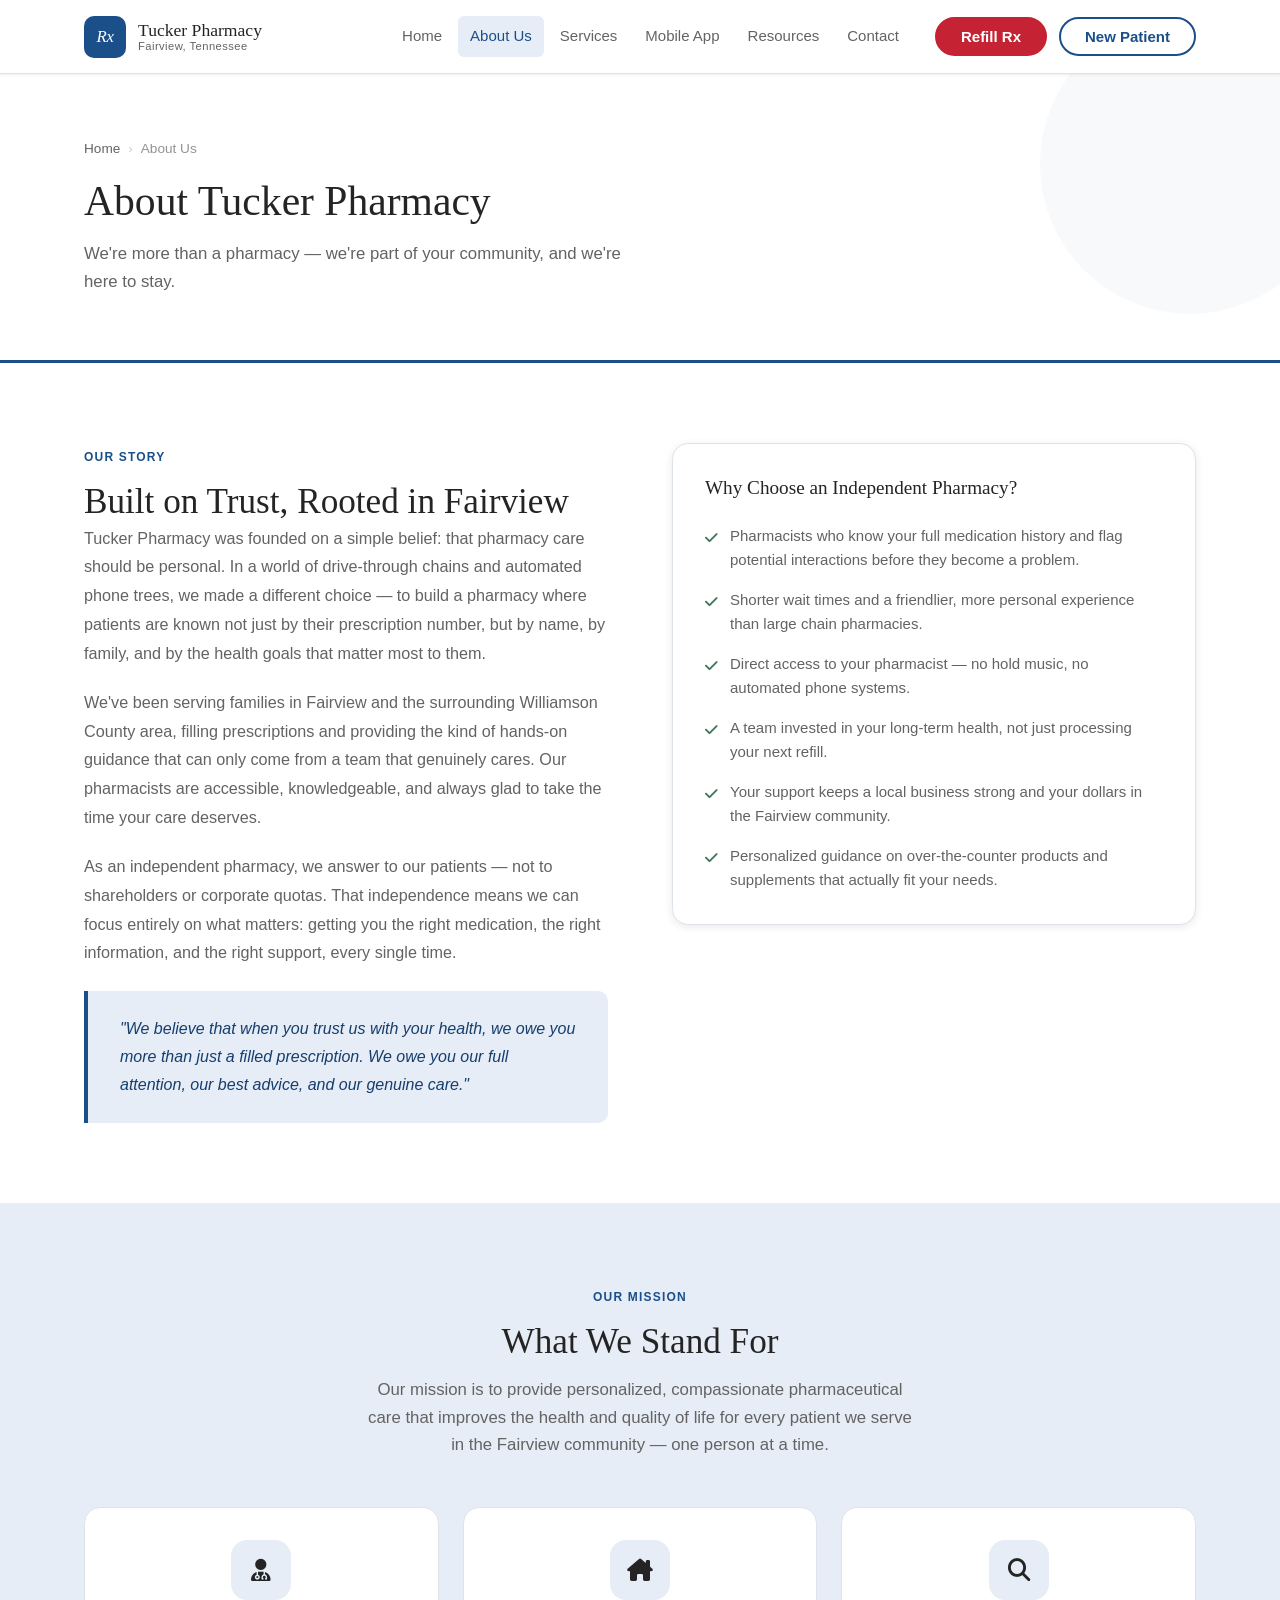
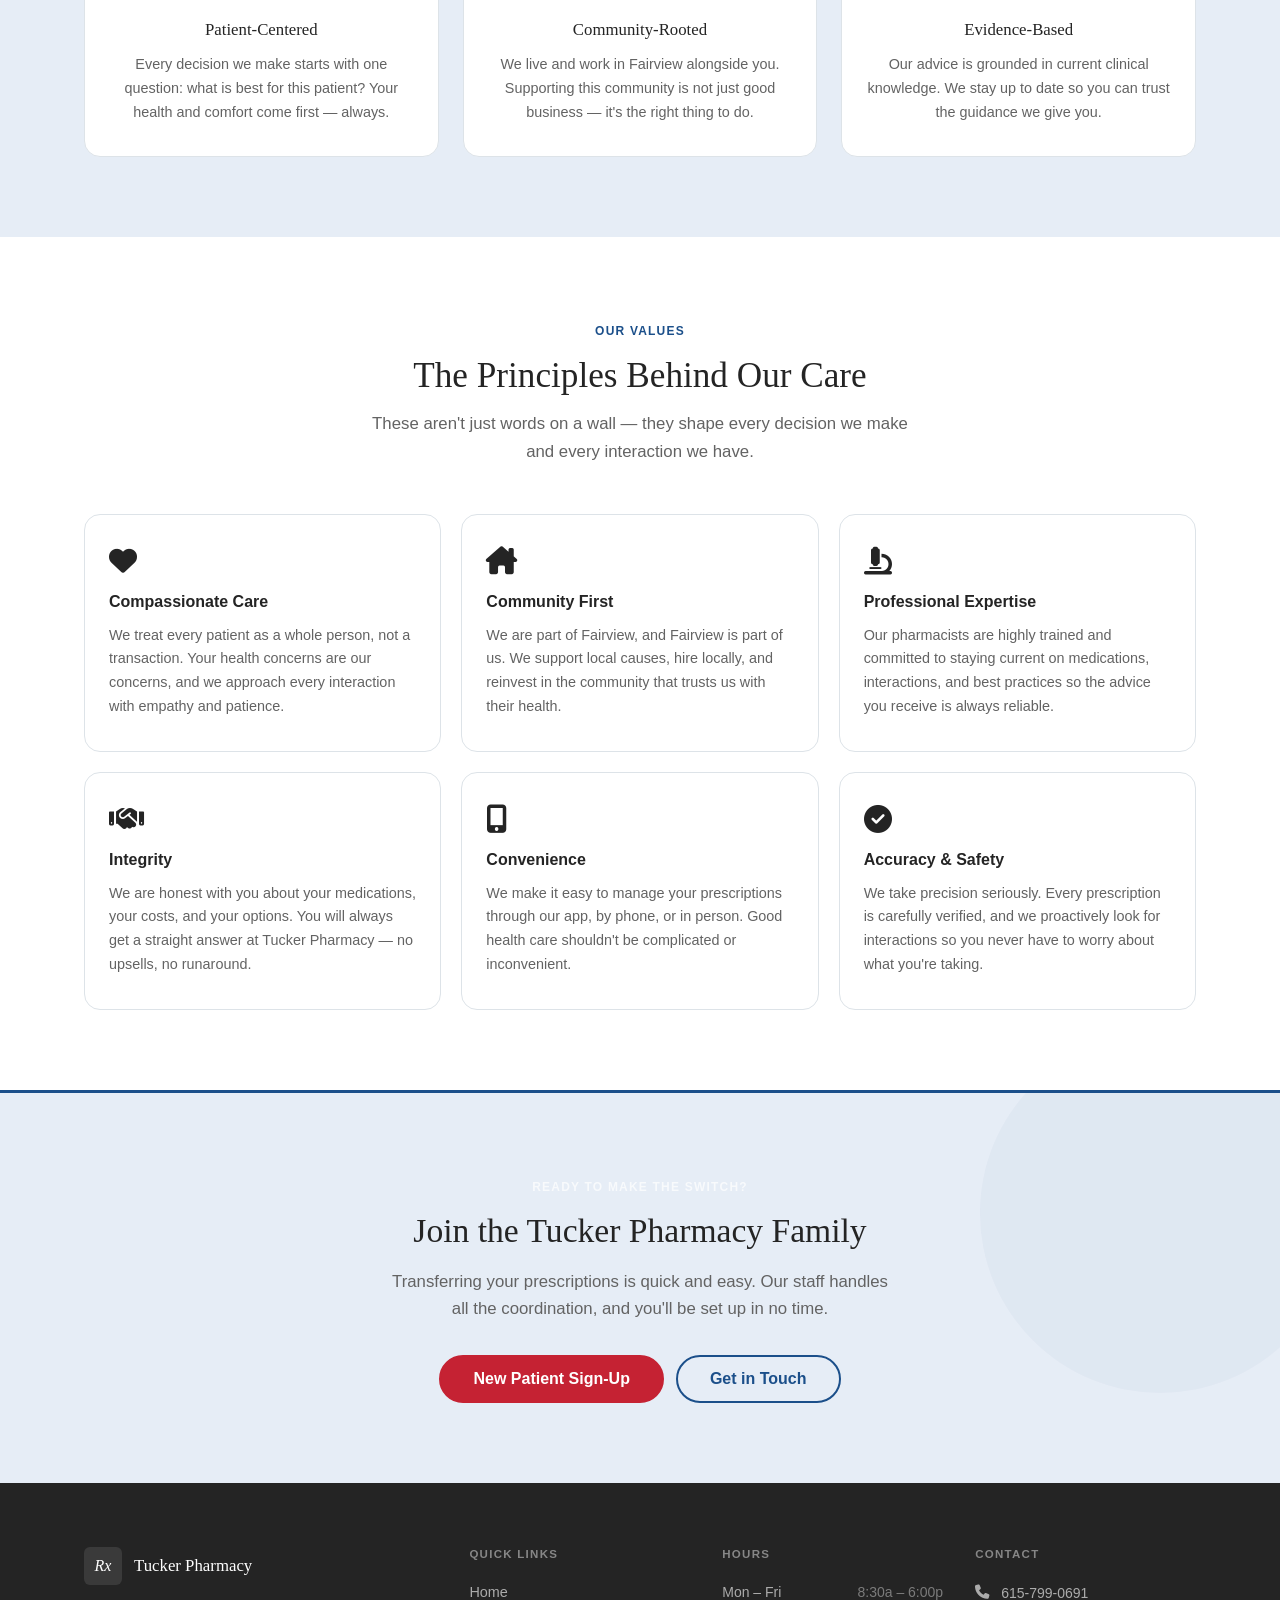
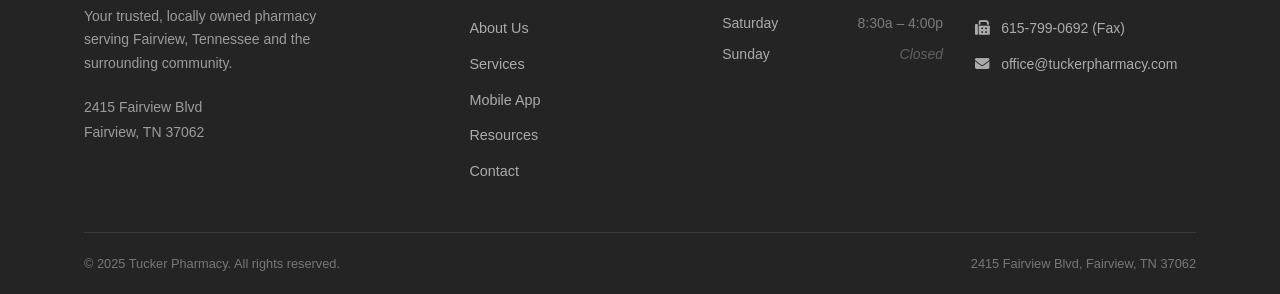
==== about.html @ 3251998f "Initial commit" ====
<!DOCTYPE html>
<html lang="en">
<head>
  <meta charset="UTF-8" />
  <meta name="viewport" content="width=device-width, initial-scale=1.0" />
  <meta name="description" content="Learn about Tucker Pharmacy — a locally owned, community-focused pharmacy in Fairview, Tennessee. Our story, mission, and core values." />
  <title>About Us — Tucker Pharmacy</title>
  <link rel="stylesheet" href="styles.css" />
  <link rel="stylesheet" href="https://cdnjs.cloudflare.com/ajax/libs/font-awesome/6.5.1/css/all.min.css" />
</head>
<body>

  <!-- ============================================================
       SITE HEADER
       ============================================================ -->
  <header class="site-header">
    <div class="container header-inner">

      <a href="index.html" class="logo" aria-label="Tucker Pharmacy — Home">
        <div class="logo-mark" aria-hidden="true">Rx</div>
        <div class="logo-text">
          <span class="logo-name">Tucker Pharmacy</span>
          <span class="logo-tagline">Fairview, Tennessee</span>
        </div>
      </a>

      <nav class="main-nav" id="main-nav" aria-label="Main navigation">
        <ul class="nav-list">
          <li><a href="index.html">Home</a></li>
          <li><a href="about.html">About Us</a></li>
          <li><a href="services.html">Services</a></li>
          <li><a href="mobile-app.html">Mobile App</a></li>
          <li><a href="resources.html">Resources</a></li>
          <li><a href="contact.html">Contact</a></li>
        </ul>
        <div class="nav-mobile-actions">
          <a href="https://portal.digitalpharmacist.com/?pharmacy_id=bd510064-9d01-4053-98d8-5c1fb09d3efc" class="btn btn-accent btn-lg">Refill a Prescription</a>
          <!-- TODO: Replace # with your new patient registration URL -->
          <a href="contact.html" class="btn btn-outline btn-lg">New Patient Sign-Up</a>
        </div>
      </nav>

      <div class="header-actions">
        <a href="https://portal.digitalpharmacist.com/?pharmacy_id=bd510064-9d01-4053-98d8-5c1fb09d3efc" class="btn btn-accent">Refill Rx</a>
        <!-- TODO: Replace # with your new patient registration URL -->
        <a href="contact.html" class="btn btn-outline">New Patient</a>
      </div>

      <button
        class="mobile-menu-toggle"
        id="mobile-menu-toggle"
        aria-controls="main-nav"
        aria-expanded="false"
        aria-label="Toggle navigation menu"
      >
        <span></span>
        <span></span>
        <span></span>
      </button>

    </div>
  </header>
  <!-- END SITE HEADER -->


  <main>

    <!-- ────────────────────────────────────────────────────────
         PAGE HERO
         ──────────────────────────────────────────────────────── -->
    <section class="page-hero" aria-labelledby="page-title">
      <div class="container page-hero-inner">
        <nav class="breadcrumb" aria-label="Breadcrumb">
          <a href="index.html">Home</a>
          <span class="breadcrumb-sep" aria-hidden="true">›</span>
          <span aria-current="page">About Us</span>
        </nav>
        <h1 id="page-title">About Tucker Pharmacy</h1>
        <p>We're more than a pharmacy — we're part of your community, and we're here to stay.</p>
      </div>
    </section>
    <!-- END PAGE HERO -->


    <!-- ────────────────────────────────────────────────────────
         OUR STORY
         ──────────────────────────────────────────────────────── -->
    <section class="section section--white" aria-labelledby="story-heading">
      <div class="container">
        <div class="story-grid">

          <div class="prose">
            <span class="section-label">Our Story</span>
            <h2 id="story-heading">Built on Trust, Rooted in Fairview</h2>
            <p>
              Tucker Pharmacy was founded on a simple belief: that pharmacy care should be
              personal. In a world of drive-through chains and automated phone trees, we made
              a different choice — to build a pharmacy where patients are known not just by their
              prescription number, but by name, by family, and by the health goals that matter most
              to them.
            </p>
            <p>
              We've been serving families in Fairview and the surrounding Williamson County area,
              filling prescriptions and providing the kind of hands-on guidance that can only come
              from a team that genuinely cares. Our pharmacists are accessible, knowledgeable, and
              always glad to take the time your care deserves.
            </p>
            <p>
              As an independent pharmacy, we answer to our patients — not to shareholders or
              corporate quotas. That independence means we can focus entirely on what matters:
              getting you the right medication, the right information, and the right support,
              every single time.
            </p>

            <div class="story-callout">
              <p>
                "We believe that when you trust us with your health, we owe you more than just
                a filled prescription. We owe you our full attention, our best advice, and our
                genuine care."
              </p>
            </div>
          </div>

          <div>
            <div class="story-aside">
              <h3>Why Choose an Independent Pharmacy?</h3>
              <ul class="aside-list">
                <li class="aside-list-item">Pharmacists who know your full medication history and flag potential interactions before they become a problem.</li>
                <li class="aside-list-item">Shorter wait times and a friendlier, more personal experience than large chain pharmacies.</li>
                <li class="aside-list-item">Direct access to your pharmacist — no hold music, no automated phone systems.</li>
                <li class="aside-list-item">A team invested in your long-term health, not just processing your next refill.</li>
                <li class="aside-list-item">Your support keeps a local business strong and your dollars in the Fairview community.</li>
                <li class="aside-list-item">Personalized guidance on over-the-counter products and supplements that actually fit your needs.</li>
              </ul>
            </div>
          </div>

        </div>
      </div>
    </section>
    <!-- END OUR STORY -->


    <!-- ────────────────────────────────────────────────────────
         MISSION
         ──────────────────────────────────────────────────────── -->
    <section class="section section--alt" aria-labelledby="mission-heading">
      <div class="container">
        <div class="section-header section-header--center">
          <span class="section-label">Our Mission</span>
          <h2 id="mission-heading">What We Stand For</h2>
          <p>
            Our mission is to provide personalized, compassionate pharmaceutical care
            that improves the health and quality of life for every patient we serve in
            the Fairview community — one person at a time.
          </p>
        </div>

        <div class="grid-3">

          <div class="feature-card">
            <div class="feature-card-icon" aria-hidden="true"><i class="fa-solid fa-user-doctor"></i></div>
            <h3>Patient-Centered</h3>
            <p>
              Every decision we make starts with one question: what is best for this
              patient? Your health and comfort come first — always.
            </p>
          </div>

          <div class="feature-card">
            <div class="feature-card-icon" aria-hidden="true"><i class="fa-solid fa-house-chimney"></i></div>
            <h3>Community-Rooted</h3>
            <p>
              We live and work in Fairview alongside you. Supporting this community
              is not just good business — it's the right thing to do.
            </p>
          </div>

          <div class="feature-card">
            <div class="feature-card-icon" aria-hidden="true"><i class="fa-solid fa-magnifying-glass"></i></div>
            <h3>Evidence-Based</h3>
            <p>
              Our advice is grounded in current clinical knowledge. We stay up to date
              so you can trust the guidance we give you.
            </p>
          </div>

        </div>
      </div>
    </section>
    <!-- END MISSION -->


    <!-- ────────────────────────────────────────────────────────
         VALUES
         ──────────────────────────────────────────────────────── -->
    <section class="section section--white" aria-labelledby="values-heading">
      <div class="container">
        <div class="section-header section-header--center">
          <span class="section-label">Our Values</span>
          <h2 id="values-heading">The Principles Behind Our Care</h2>
          <p>These aren't just words on a wall — they shape every decision we make and every interaction we have.</p>
        </div>

        <div class="value-cards">

          <div class="value-card">
            <span class="value-card-icon" aria-hidden="true"><i class="fa-solid fa-heart"></i></span>
            <h3>Compassionate Care</h3>
            <p>We treat every patient as a whole person, not a transaction. Your health concerns are our concerns, and we approach every interaction with empathy and patience.</p>
          </div>

          <div class="value-card">
            <span class="value-card-icon" aria-hidden="true"><i class="fa-solid fa-house-chimney"></i></span>
            <h3>Community First</h3>
            <p>We are part of Fairview, and Fairview is part of us. We support local causes, hire locally, and reinvest in the community that trusts us with their health.</p>
          </div>

          <div class="value-card">
            <span class="value-card-icon" aria-hidden="true"><i class="fa-solid fa-microscope"></i></span>
            <h3>Professional Expertise</h3>
            <p>Our pharmacists are highly trained and committed to staying current on medications, interactions, and best practices so the advice you receive is always reliable.</p>
          </div>

          <div class="value-card">
            <span class="value-card-icon" aria-hidden="true"><i class="fa-solid fa-handshake"></i></span>
            <h3>Integrity</h3>
            <p>We are honest with you about your medications, your costs, and your options. You will always get a straight answer at Tucker Pharmacy — no upsells, no runaround.</p>
          </div>

          <div class="value-card">
            <span class="value-card-icon" aria-hidden="true"><i class="fa-solid fa-mobile-screen-button"></i></span>
            <h3>Convenience</h3>
            <p>We make it easy to manage your prescriptions through our app, by phone, or in person. Good health care shouldn't be complicated or inconvenient.</p>
          </div>

          <div class="value-card">
            <span class="value-card-icon" aria-hidden="true"><i class="fa-solid fa-circle-check"></i></span>
            <h3>Accuracy & Safety</h3>
            <p>We take precision seriously. Every prescription is carefully verified, and we proactively look for interactions so you never have to worry about what you're taking.</p>
          </div>

        </div>
      </div>
    </section>
    <!-- END VALUES -->


    <!-- ────────────────────────────────────────────────────────
         CTA STRIP
         ──────────────────────────────────────────────────────── -->
    <section class="cta-strip" aria-labelledby="about-cta-heading">
      <div class="container">
        <span class="section-label section-label--light">Ready to Make the Switch?</span>
        <h2 id="about-cta-heading">Join the Tucker Pharmacy Family</h2>
        <p>
          Transferring your prescriptions is quick and easy. Our staff handles all the
          coordination, and you'll be set up in no time.
        </p>
        <div class="btn-group">
          <!-- TODO: Replace # with your new patient registration URL -->
          <a href="contact.html" class="btn btn-accent btn-lg">New Patient Sign-Up</a>
          <a href="contact.html" class="btn btn-outline btn-lg">Get in Touch</a>
        </div>
      </div>
    </section>
    <!-- END CTA STRIP -->

  </main>


  <!-- ============================================================
       SITE FOOTER
       ============================================================ -->
  <footer class="site-footer" aria-label="Site footer">
    <div class="container">
      <div class="footer-grid">

        <div class="footer-col">
          <a href="index.html" class="footer-logo" aria-label="Tucker Pharmacy — Home">
            <div class="footer-logo-mark" aria-hidden="true">Rx</div>
            <span class="footer-logo-name">Tucker Pharmacy</span>
          </a>
          <p class="footer-tagline">
            Your trusted, locally owned pharmacy serving Fairview, Tennessee
            and the surrounding community.
          </p>
          <address class="footer-address">
            2415 Fairview Blvd<br>
            Fairview, TN 37062
          </address>
        </div>

        <div class="footer-col">
          <h4>Quick Links</h4>
          <nav class="footer-links" aria-label="Footer navigation">
            <a href="index.html">Home</a>
            <a href="about.html">About Us</a>
            <a href="services.html">Services</a>
            <a href="mobile-app.html">Mobile App</a>
            <a href="resources.html">Resources</a>
            <a href="contact.html">Contact</a>
          </nav>
        </div>

        <div class="footer-col">
          <h4>Hours</h4>
          <div class="footer-hours">
            <div class="footer-hours-row">
              <span>Mon – Fri</span>
              <span>8:30a – 6:00p</span>
            </div>
            <div class="footer-hours-row">
              <span>Saturday</span>
              <span>8:30a – 4:00p</span>
            </div>
            <div class="footer-hours-row">
              <span>Sunday</span>
              <span class="closed">Closed</span>
            </div>
          </div>
        </div>

        <div class="footer-col">
          <h4>Contact</h4>
          <div class="footer-contact-links">
            <a href="tel:6157990691" class="footer-contact-link">
              <span aria-hidden="true"><i class="fa-solid fa-phone"></i></span> 615-799-0691
            </a>
            <a href="tel:6157990692" class="footer-contact-link">
              <span aria-hidden="true"><i class="fa-solid fa-fax"></i></span> 615-799-0692 (Fax)
            </a>
            <a href="mailto:office@tuckerpharmacy.com" class="footer-contact-link">
              <span aria-hidden="true"><i class="fa-solid fa-envelope"></i></span> office@tuckerpharmacy.com
            </a>
          </div>
        </div>

      </div>

      <div class="footer-bottom">
        <span>&copy; 2025 Tucker Pharmacy. All rights reserved.</span>
        <span>2415 Fairview Blvd, Fairview, TN 37062</span>
      </div>
    </div>
  </footer>
  <!-- END SITE FOOTER -->


  <script src="script.js"></script>
</body>
</html>
---- styles.css ----
/* ==================================================
   Tucker Pharmacy — Main Stylesheet
   styles.css
   ==================================================

   Table of Contents
   -------------------------------------------------
   1.  CSS Custom Properties
   2.  Reset & Base
   3.  Typography
   4.  Container & Layout
   5.  Buttons
   6.  Site Header & Logo
   7.  Navigation
   8.  Mobile Menu Toggle
   9.  Home Hero
   10. Quick Action Cards
   11. Welcome / Trust Section
   12. Hours Section
   13. Contact Info Strip
   14. CTA Strip
   15. Subpage Hero (Interior Pages)
   16. Content Sections (Shared)
   17. Service Items
   18. Value / Feature Cards
   19. About Page
   20. Mobile App Page
   21. Resources & FAQ Page
   22. Contact Page
   23. Contact Form
   24. Map Placeholder
   25. Site Footer
   26. Utilities
   27. Responsive — Tablet (max-width: 960px)
   28. Responsive — Mobile (max-width: 640px)
   ================================================== */


/* ─── 1. CSS Custom Properties ─────────────────────────────── */

:root {
  /* Brand colors */
  --clr-primary:         #1B4F8A;
  --clr-primary-dark:    #153E6E;
  --clr-primary-darker:  #0E2A4D;
  --clr-primary-light:   #E6EDF6;

  --clr-accent:          #C52233;
  --clr-accent-dark:     #A41C2B;
  --clr-accent-light:    #FCEBED;

  --clr-green:           #3A7855;
  --clr-green-light:     #E8F4ED;

  /* Neutrals */
  --clr-text:            #242424;
  --clr-text-muted:      #636363;
  --clr-text-light:      #939393;
  --clr-bg:              #FFFFFF;
  --clr-bg-alt:          #E6EDF6;
  --clr-white:           #FFFFFF;
  --clr-border:          #DDE3E8;
  --clr-border-dark:     #C5CDD4;

  /* Spacing scale */
  --sp-1:   0.25rem;
  --sp-2:   0.5rem;
  --sp-3:   0.75rem;
  --sp-4:   1rem;
  --sp-5:   1.25rem;
  --sp-6:   1.5rem;
  --sp-8:   2rem;
  --sp-10:  2.5rem;
  --sp-12:  3rem;
  --sp-16:  4rem;
  --sp-20:  5rem;
  --sp-24:  6rem;

  /* Border radius */
  --r-xs:   4px;
  --r-sm:   6px;
  --r:      10px;
  --r-lg:   16px;
  --r-xl:   24px;
  --r-full: 9999px;

  /* Shadows */
  --sh-xs: 0 1px 3px rgba(0, 0, 0, 0.07);
  --sh-sm: 0 2px 8px rgba(0, 0, 0, 0.09);
  --sh:    0 4px 16px rgba(0, 0, 0, 0.11);
  --sh-md: 0 8px 24px rgba(0, 0, 0, 0.13);
  --sh-lg: 0 16px 48px rgba(0, 0, 0, 0.15);

  /* Typography */
  --font-body:  -apple-system, BlinkMacSystemFont, 'Segoe UI', Roboto,
                Oxygen-Sans, Ubuntu, Cantarell, 'Helvetica Neue', sans-serif;
  --font-serif: Georgia, 'Palatino Linotype', 'Book Antiqua', Palatino, serif;

  /* Layout */
  --max-w:  1160px;
  --hdr-h:  74px;

  /* Transitions */
  --tr:      0.18s ease;
  --tr-slow: 0.30s ease;
}


/* ─── 2. Reset & Base ───────────────────────────────────────── */

*,
*::before,
*::after {
  box-sizing: border-box;
  margin: 0;
  padding: 0;
}

html {
  scroll-behavior: smooth;
  -webkit-text-size-adjust: 100%;
}

body {
  font-family: var(--font-body);
  font-size: 1rem;
  line-height: 1.65;
  color: var(--clr-text);
  background-color: var(--clr-bg);
  -webkit-font-smoothing: antialiased;
  -moz-osx-font-smoothing: grayscale;
}

body.nav-is-open {
  overflow: hidden;
}

img {
  max-width: 100%;
  height: auto;
  display: block;
}

a {
  color: var(--clr-primary);
  text-decoration: none;
  transition: color var(--tr);
}

a:hover {
  color: var(--clr-primary-dark);
}

ul,
ol {
  list-style: none;
}

table {
  border-collapse: collapse;
  width: 100%;
}

input,
textarea,
select,
button {
  font-family: inherit;
  font-size: inherit;
}


/* ─── 3. Typography ─────────────────────────────────────────── */

h1,
h2,
h3,
h4,
h5,
h6 {
  font-family: var(--font-serif);
  line-height: 1.25;
  color: var(--clr-text);
  font-weight: normal;
}

h1 { font-size: clamp(2rem, 5vw, 3rem); }
h2 { font-size: clamp(1.6rem, 3.5vw, 2.2rem); }
h3 { font-size: clamp(1.15rem, 2.5vw, 1.5rem); }
h4 { font-size: 1rem;      font-family: var(--font-body); font-weight: 700; }
h5 { font-size: 0.9375rem; font-family: var(--font-body); font-weight: 700; }

p {
  margin-bottom: var(--sp-4);
  color: var(--clr-text-muted);
  max-width: 68ch;
}

p:last-child {
  margin-bottom: 0;
}

strong {
  color: var(--clr-text);
  font-weight: 600;
}

/* Eyebrow / section labels */
.section-label {
  display: inline-block;
  font-family: var(--font-body);
  font-size: 0.75rem;
  font-weight: 700;
  letter-spacing: 0.1em;
  text-transform: uppercase;
  color: var(--clr-primary);
  margin-bottom: var(--sp-3);
}

.section-label--accent {
  color: var(--clr-accent);
}

.section-label--light {
  color: rgba(255, 255, 255, 0.70);
}


/* ─── 4. Container & Layout ─────────────────────────────────── */

.container {
  width: 100%;
  max-width: var(--max-w);
  margin-left: auto;
  margin-right: auto;
  padding-left: var(--sp-6);
  padding-right: var(--sp-6);
}

.section {
  padding-top: var(--sp-20);
  padding-bottom: var(--sp-20);
}

.section--sm {
  padding-top: var(--sp-12);
  padding-bottom: var(--sp-12);
}

.section--lg {
  padding-top: var(--sp-24);
  padding-bottom: var(--sp-24);
}

.section--alt   { background-color: var(--clr-bg-alt); }
.section--white { background-color: var(--clr-white); }
.section--primary { background-color: var(--clr-primary-light); color: var(--clr-text); }
.section--dark    { background-color: #242424; color: var(--clr-white); }

.section-header {
  margin-bottom: var(--sp-12);
}

.section-header h2 {
  margin-bottom: var(--sp-3);
}

.section-header p {
  font-size: 1.05rem;
  max-width: 60ch;
}

.section-header--center {
  text-align: center;
}

.section-header--center p {
  margin-left: auto;
  margin-right: auto;
}

/* Grid helpers */
.grid-2 {
  display: grid;
  grid-template-columns: 1fr 1fr;
  gap: var(--sp-8);
  align-items: start;
}

.grid-3 {
  display: grid;
  grid-template-columns: repeat(3, 1fr);
  gap: var(--sp-6);
}

.grid-4 {
  display: grid;
  grid-template-columns: repeat(4, 1fr);
  gap: var(--sp-6);
}


/* ─── 5. Buttons ────────────────────────────────────────────── */

.btn {
  display: inline-flex;
  align-items: center;
  justify-content: center;
  gap: var(--sp-2);
  padding: 0.625rem var(--sp-6);
  border: 2px solid transparent;
  border-radius: var(--r-full);
  font-family: var(--font-body);
  font-size: 0.9375rem;
  font-weight: 600;
  line-height: 1;
  cursor: pointer;
  text-decoration: none;
  white-space: nowrap;
  transition: background-color var(--tr), color var(--tr),
              border-color var(--tr), transform var(--tr), box-shadow var(--tr);
  -webkit-user-select: none;
  user-select: none;
}

.btn:focus-visible {
  outline: 3px solid var(--clr-accent);
  outline-offset: 3px;
}

.btn:active {
  transform: translateY(1px);
}

/* Primary — teal fill */
.btn-primary {
  background-color: var(--clr-primary);
  border-color: var(--clr-primary);
  color: var(--clr-white);
}

.btn-primary:hover {
  background-color: var(--clr-primary-dark);
  border-color: var(--clr-primary-dark);
  color: var(--clr-white);
  box-shadow: var(--sh-sm);
}

/* Accent — orange fill (main CTA) */
.btn-accent {
  background-color: var(--clr-accent);
  border-color: var(--clr-accent);
  color: var(--clr-white);
}

.btn-accent:hover {
  background-color: var(--clr-accent-dark);
  border-color: var(--clr-accent-dark);
  color: var(--clr-white);
  box-shadow: var(--sh-sm);
}

/* Outline — teal border on light background */
.btn-outline {
  background-color: transparent;
  border-color: var(--clr-primary);
  color: var(--clr-primary);
}

.btn-outline:hover {
  background-color: var(--clr-primary);
  color: var(--clr-white);
}

/* Outline white — white border on dark background */
.btn-outline-white {
  background-color: transparent;
  border-color: rgba(255, 255, 255, 0.70);
  color: var(--clr-white);
}

.btn-outline-white:hover {
  background-color: var(--clr-white);
  border-color: var(--clr-white);
  color: var(--clr-primary-dark);
}

/* Ghost */
.btn-ghost {
  background-color: transparent;
  border-color: transparent;
  color: var(--clr-primary);
  padding-left: var(--sp-3);
  padding-right: var(--sp-3);
}

.btn-ghost:hover {
  background-color: var(--clr-primary-light);
  color: var(--clr-primary-dark);
}

/* Sizes */
.btn-sm {
  padding: var(--sp-2) var(--sp-4);
  font-size: 0.875rem;
}

.btn-lg {
  padding: 0.875rem var(--sp-8);
  font-size: 1rem;
}

/* Button group */
.btn-group {
  display: flex;
  flex-wrap: wrap;
  gap: var(--sp-3);
  align-items: center;
}


/* ─── 6. Site Header & Logo ─────────────────────────────────── */

.site-header {
  position: sticky;
  top: 0;
  left: 0;
  right: 0;
  z-index: 100;
  height: var(--hdr-h);
  background-color: var(--clr-white);
  border-bottom: 1px solid var(--clr-border);
  box-shadow: var(--sh-xs);
}

.header-inner {
  display: flex;
  align-items: center;
  gap: var(--sp-6);
  height: 100%;
}

.logo {
  display: flex;
  align-items: center;
  gap: var(--sp-3);
  text-decoration: none;
  flex-shrink: 0;
}

.logo-mark {
  width: 42px;
  height: 42px;
  background-color: var(--clr-primary);
  border-radius: var(--r);
  display: flex;
  align-items: center;
  justify-content: center;
  color: var(--clr-white);
  font-family: var(--font-serif);
  font-size: 1.05rem;
  font-style: italic;
  flex-shrink: 0;
  letter-spacing: -0.02em;
  transition: background-color var(--tr);
}

.logo:hover .logo-mark {
  background-color: var(--clr-primary-dark);
}

.logo-text {
  display: flex;
  flex-direction: column;
  line-height: 1.15;
}

.logo-name {
  font-family: var(--font-serif);
  font-size: 1.1rem;
  color: var(--clr-text);
  font-weight: normal;
  transition: color var(--tr);
}

.logo-tagline {
  font-size: 0.7rem;
  color: var(--clr-text-muted);
  letter-spacing: 0.04em;
}

.logo:hover .logo-name {
  color: var(--clr-primary);
}


/* ─── 7. Navigation ─────────────────────────────────────────── */

.main-nav {
  margin-left: auto;
}

.nav-list {
  display: flex;
  align-items: center;
  gap: var(--sp-1);
}

.nav-list a {
  display: block;
  padding: var(--sp-2) var(--sp-3);
  font-size: 0.9375rem;
  font-weight: 500;
  color: var(--clr-text-muted);
  border-radius: var(--r-sm);
  text-decoration: none;
  transition: color var(--tr), background-color var(--tr);
}

.nav-list a:hover,
.nav-list a.active {
  color: var(--clr-primary);
  background-color: var(--clr-primary-light);
}

.header-actions {
  display: flex;
  align-items: center;
  gap: var(--sp-3);
  flex-shrink: 0;
}

/* Mobile actions shown inside the open nav panel */
.nav-mobile-actions {
  display: none;
}


/* ─── 8. Mobile Menu Toggle ─────────────────────────────────── */

.mobile-menu-toggle {
  display: none;
  flex-direction: column;
  justify-content: center;
  gap: 5px;
  width: 40px;
  height: 40px;
  background: none;
  border: none;
  border-radius: var(--r-sm);
  cursor: pointer;
  padding: var(--sp-2);
  margin-left: auto;
  flex-shrink: 0;
  transition: background-color var(--tr);
}

.mobile-menu-toggle:hover {
  background-color: var(--clr-primary-light);
}

.mobile-menu-toggle span {
  display: block;
  width: 100%;
  height: 2px;
  background-color: var(--clr-text);
  border-radius: 2px;
  transition: transform var(--tr), opacity var(--tr);
  transform-origin: center;
}

.mobile-menu-toggle.is-active span:nth-child(1) {
  transform: translateY(7px) rotate(45deg);
}

.mobile-menu-toggle.is-active span:nth-child(2) {
  opacity: 0;
  transform: scaleX(0);
}

.mobile-menu-toggle.is-active span:nth-child(3) {
  transform: translateY(-7px) rotate(-45deg);
}


/* ─── 9. Home Hero ──────────────────────────────────────────── */

.hero {
  background: var(--clr-white);
  color: var(--clr-text);
  border-bottom: 3px solid var(--clr-primary);
  padding: var(--sp-24) 0;
  position: relative;
  overflow: hidden;
}

/* Decorative background shapes */
.hero::before {
  content: '';
  position: absolute;
  top: -80px;
  right: -80px;
  width: 440px;
  height: 440px;
  background: rgba(27, 79, 138, 0.03);
  border-radius: 50%;
  pointer-events: none;
}

.hero::after {
  content: '';
  position: absolute;
  bottom: -100px;
  left: 8%;
  width: 320px;
  height: 320px;
  background: rgba(27, 79, 138, 0.03);
  border-radius: 50%;
  pointer-events: none;
}

.hero-inner {
  position: relative;
  z-index: 1;
  max-width: 720px;
}

.hero-badge {
  display: inline-flex;
  align-items: center;
  gap: var(--sp-2);
  background: var(--clr-primary-light);
  border: 1px solid var(--clr-border);
  border-radius: var(--r-full);
  padding: var(--sp-2) var(--sp-4);
  font-size: 0.78rem;
  font-weight: 700;
  letter-spacing: 0.07em;
  text-transform: uppercase;
  color: var(--clr-primary);
  margin-bottom: var(--sp-5);
}

.hero-badge-dot {
  width: 7px;
  height: 7px;
  background-color: var(--clr-primary);
  border-radius: 50%;
  display: inline-block;
  flex-shrink: 0;
}

.hero h1 {
  color: var(--clr-text);
  margin-bottom: var(--sp-5);
  font-size: clamp(2.1rem, 5vw, 3.25rem);
  line-height: 1.18;
}

.hero-sub {
  font-size: 1.1rem;
  color: var(--clr-text-muted);
  max-width: 55ch;
  line-height: 1.75;
  margin-bottom: var(--sp-8);
}

.hero-actions {
  display: flex;
  flex-wrap: wrap;
  gap: var(--sp-3);
  align-items: center;
  margin-bottom: var(--sp-8);
}

.hero-note {
  font-size: 0.875rem;
  color: var(--clr-text-light);
  border-top: 1px solid var(--clr-border);
  padding-top: var(--sp-5);
}

.hero-note strong {
  color: var(--clr-text-muted);
}


/* ─── 10. Quick Action Cards ────────────────────────────────── */

.action-cards {
  display: grid;
  grid-template-columns: repeat(4, 1fr);
  gap: var(--sp-5);
}

.action-card {
  background-color: var(--clr-white);
  border-radius: var(--r-lg);
  box-shadow: var(--sh);
  padding: var(--sp-8) var(--sp-6);
  text-align: center;
  text-decoration: none;
  color: var(--clr-text);
  border: 1px solid var(--clr-border);
  display: flex;
  flex-direction: column;
  align-items: center;
  gap: var(--sp-3);
  transition: transform var(--tr-slow), box-shadow var(--tr-slow), border-color var(--tr);
}

.action-card:hover {
  transform: translateY(-5px);
  box-shadow: var(--sh-lg);
  border-color: var(--clr-primary);
  color: var(--clr-text);
}

.action-card-icon {
  width: 56px;
  height: 56px;
  border-radius: var(--r);
  display: flex;
  align-items: center;
  justify-content: center;
  font-size: 1.4rem;
  flex-shrink: 0;
}

.action-card-icon--primary { background-color: var(--clr-primary-light); color: var(--clr-primary); }
.action-card-icon--accent  { background-color: var(--clr-accent-light);  color: var(--clr-accent); }
.action-card-icon--green   { background-color: var(--clr-green-light);   color: var(--clr-green); }

.action-card h3 {
  font-family: var(--font-body);
  font-size: 0.9375rem;
  font-weight: 700;
  color: var(--clr-text);
  line-height: 1.3;
}

.action-card p {
  font-size: 0.875rem;
  color: var(--clr-text-muted);
  margin: 0;
  max-width: none;
  line-height: 1.55;
}

.action-card-arrow {
  font-size: 1rem;
  color: var(--clr-primary);
  font-weight: 700;
  margin-top: var(--sp-1);
}


/* ─── 11. Welcome / Trust Section ───────────────────────────── */

.welcome-grid {
  display: grid;
  grid-template-columns: 1fr 1fr;
  gap: var(--sp-12);
  align-items: start;
}

.welcome-text h2 {
  margin-bottom: var(--sp-5);
}

.trust-points {
  display: flex;
  flex-direction: column;
  gap: var(--sp-6);
}

.trust-point {
  display: flex;
  gap: var(--sp-4);
  align-items: flex-start;
}

.trust-point-icon {
  width: 44px;
  height: 44px;
  flex-shrink: 0;
  background-color: var(--clr-primary-light);
  border-radius: var(--r);
  display: flex;
  align-items: center;
  justify-content: center;
  font-size: 1.15rem;
}

.trust-point-body h4 {
  margin-bottom: var(--sp-1);
}

.trust-point-body p {
  font-size: 0.9rem;
  margin: 0;
  max-width: none;
}


/* ─── 12. Hours Section ─────────────────────────────────────── */

.hours-grid {
  display: grid;
  grid-template-columns: 1fr 1fr;
  gap: var(--sp-12);
  align-items: start;
}

.hours-info h2 {
  margin-bottom: var(--sp-5);
}

.hours-table-wrap {
  overflow-x: auto;
}

.hours-table {
  width: 100%;
  border-radius: var(--r);
  overflow: hidden;
  box-shadow: var(--sh-sm);
  background-color: var(--clr-white);
}

.hours-table tr {
  border-bottom: 1px solid var(--clr-border);
}

.hours-table tr:last-child {
  border-bottom: none;
}

.hours-table td {
  padding: var(--sp-4) var(--sp-5);
  font-size: 0.9375rem;
}

.hours-table td:first-child {
  font-weight: 600;
  color: var(--clr-text);
  width: 50%;
}

.hours-table td:last-child {
  color: var(--clr-text-muted);
  text-align: right;
}

.hours-closed {
  color: var(--clr-text-light) !important;
  font-style: italic;
}

.hours-contact-links {
  display: flex;
  flex-direction: column;
  gap: var(--sp-3);
  margin-top: var(--sp-6);
}

.hours-contact-link {
  display: flex;
  align-items: center;
  gap: var(--sp-3);
  font-size: 0.9375rem;
  font-weight: 500;
  color: var(--clr-text);
  text-decoration: none;
  padding: var(--sp-3) var(--sp-4);
  background-color: var(--clr-white);
  border-radius: var(--r);
  border: 1px solid var(--clr-border);
  transition: border-color var(--tr), box-shadow var(--tr), color var(--tr);
}

.hours-contact-link:hover {
  border-color: var(--clr-primary);
  box-shadow: var(--sh-sm);
  color: var(--clr-primary);
}

.hours-contact-link span {
  font-size: 1rem;
}


/* ─── 13. Contact Info Strip ────────────────────────────────── */

.contact-strip {
  background-color: var(--clr-white);
  border-top: 1px solid var(--clr-border);
  border-bottom: 1px solid var(--clr-border);
}

.contact-strip-inner {
  display: flex;
  align-items: center;
  justify-content: space-between;
  gap: var(--sp-6);
  flex-wrap: wrap;
  padding: var(--sp-8) 0;
}

.contact-strip-item {
  display: flex;
  align-items: center;
  gap: var(--sp-3);
  font-size: 0.9375rem;
}

.contact-strip-icon {
  width: 38px;
  height: 38px;
  background-color: var(--clr-primary-light);
  border-radius: var(--r);
  display: flex;
  align-items: center;
  justify-content: center;
  font-size: 0.95rem;
  flex-shrink: 0;
}

.contact-strip-item strong {
  display: block;
  font-size: 0.72rem;
  text-transform: uppercase;
  letter-spacing: 0.06em;
  color: var(--clr-text-light);
  margin-bottom: 2px;
  font-weight: 700;
}

.contact-strip-item a,
.contact-strip-item span {
  color: var(--clr-text);
  font-weight: 500;
}

.contact-strip-item a:hover {
  color: var(--clr-primary);
}


/* ─── 14. CTA Strip ─────────────────────────────────────────── */

.cta-strip {
  background: var(--clr-primary-light);
  color: var(--clr-text);
  border-top: 3px solid var(--clr-primary);
  padding: var(--sp-20) 0;
  text-align: center;
  position: relative;
  overflow: hidden;
}

.cta-strip::before {
  content: '';
  position: absolute;
  top: -60px;
  right: -60px;
  width: 360px;
  height: 360px;
  background: rgba(27, 79, 138, 0.03);
  border-radius: 50%;
  pointer-events: none;
}

.cta-strip h2 {
  color: var(--clr-text);
  margin-bottom: var(--sp-4);
  font-size: clamp(1.5rem, 3.5vw, 2.1rem);
  position: relative;
  z-index: 1;
}

.cta-strip p {
  color: var(--clr-text-muted);
  max-width: 54ch;
  margin-left: auto;
  margin-right: auto;
  margin-bottom: var(--sp-8);
  font-size: 1.05rem;
  position: relative;
  z-index: 1;
}

.cta-strip .btn-group {
  justify-content: center;
  position: relative;
  z-index: 1;
}


/* ─── 15. Subpage Hero ──────────────────────────────────────── */

.page-hero {
  background: var(--clr-white);
  color: var(--clr-text);
  border-bottom: 3px solid var(--clr-primary);
  padding: var(--sp-16) 0;
  position: relative;
  overflow: hidden;
}

.page-hero::before {
  content: '';
  position: absolute;
  top: -60px;
  right: -60px;
  width: 300px;
  height: 300px;
  background: rgba(27, 79, 138, 0.03);
  border-radius: 50%;
  pointer-events: none;
}

.page-hero-inner {
  position: relative;
  z-index: 1;
}

.page-hero h1 {
  color: var(--clr-text);
  margin-bottom: var(--sp-3);
  font-size: clamp(1.8rem, 4vw, 2.6rem);
}

.page-hero p {
  color: var(--clr-text-muted);
  font-size: 1.05rem;
  max-width: 58ch;
  margin: 0;
}

.breadcrumb {
  display: flex;
  align-items: center;
  gap: var(--sp-2);
  font-size: 0.85rem;
  color: var(--clr-text-light);
  margin-bottom: var(--sp-4);
}

.breadcrumb a {
  color: var(--clr-text-muted);
  text-decoration: none;
  transition: color var(--tr);
}

.breadcrumb a:hover {
  color: var(--clr-primary);
}

.breadcrumb-sep {
  opacity: 0.45;
}


/* ─── 16. Content Sections (Shared) ────────────────────────── */

.prose p {
  max-width: none;
  font-size: 1.0125rem;
  line-height: 1.78;
  color: var(--clr-text-muted);
  margin-bottom: var(--sp-5);
}

.content-lead {
  font-size: 1.15rem;
  color: var(--clr-text-muted);
  line-height: 1.78;
  max-width: 72ch;
  margin-bottom: var(--sp-6);
}


/* ─── 17. Service Items ─────────────────────────────────────── */

.service-list {
  display: flex;
  flex-direction: column;
  gap: var(--sp-4);
}

.service-item {
  display: grid;
  grid-template-columns: 64px 1fr;
  gap: var(--sp-6);
  align-items: start;
  background-color: var(--clr-white);
  border-radius: var(--r-lg);
  border: 1px solid var(--clr-border);
  padding: var(--sp-8);
  transition: border-color var(--tr), box-shadow var(--tr);
}

.service-item:hover {
  border-color: var(--clr-primary);
  box-shadow: var(--sh);
}

.service-item-icon {
  width: 56px;
  height: 56px;
  background-color: var(--clr-primary-light);
  border-radius: var(--r);
  display: flex;
  align-items: center;
  justify-content: center;
  font-size: 1.35rem;
  flex-shrink: 0;
}

.service-item-icon--accent { background-color: var(--clr-accent-light); }
.service-item-icon--green  { background-color: var(--clr-green-light);  }

.service-item-body h3 {
  font-size: 1.15rem;
  margin-bottom: var(--sp-2);
}

.service-item-body p {
  font-size: 0.95rem;
  max-width: none;
  margin-bottom: var(--sp-5);
}

.service-item-body .btn {
  font-size: 0.875rem;
  padding: 0.5rem var(--sp-4);
}


/* ─── 18. Value / Feature Cards ─────────────────────────────── */

.feature-card {
  background-color: var(--clr-white);
  border-radius: var(--r-lg);
  border: 1px solid var(--clr-border);
  padding: var(--sp-8) var(--sp-6);
  text-align: center;
  transition: transform var(--tr-slow), box-shadow var(--tr-slow);
}

.feature-card:hover {
  transform: translateY(-4px);
  box-shadow: var(--sh);
}

.feature-card-icon {
  width: 60px;
  height: 60px;
  margin: 0 auto var(--sp-5);
  background-color: var(--clr-primary-light);
  border-radius: var(--r-lg);
  display: flex;
  align-items: center;
  justify-content: center;
  font-size: 1.4rem;
}

.feature-card h3 {
  font-size: 1.05rem;
  margin-bottom: var(--sp-3);
}

.feature-card p {
  font-size: 0.9rem;
  margin: 0;
  max-width: none;
}


/* ─── 19. About Page ────────────────────────────────────────── */

.story-grid {
  display: grid;
  grid-template-columns: 1fr 1fr;
  gap: var(--sp-16);
  align-items: start;
}

.story-callout {
  background-color: var(--clr-primary-light);
  border-left: 4px solid var(--clr-primary);
  border-radius: 0 var(--r) var(--r) 0;
  padding: var(--sp-6) var(--sp-8);
  margin-top: var(--sp-6);
}

.story-callout p {
  font-size: 1rem;
  color: var(--clr-primary-dark);
  margin: 0;
  max-width: none;
  font-style: italic;
  line-height: 1.75;
}

.story-aside {
  background-color: var(--clr-white);
  border-radius: var(--r-lg);
  border: 1px solid var(--clr-border);
  padding: var(--sp-8);
  box-shadow: var(--sh-sm);
}

.story-aside h3 {
  font-size: 1.2rem;
  margin-bottom: var(--sp-6);
}

.aside-list {
  display: flex;
  flex-direction: column;
  gap: var(--sp-4);
}

.aside-list-item {
  display: flex;
  align-items: flex-start;
  gap: var(--sp-3);
  font-size: 0.9375rem;
  color: var(--clr-text-muted);
  line-height: 1.6;
}

.aside-list-item::before {
  content: '\f00c';
  font-family: 'Font Awesome 6 Free';
  font-weight: 900;
  color: var(--clr-green);
  flex-shrink: 0;
  font-size: 0.9rem;
  margin-top: 2px;
}

.value-cards {
  display: grid;
  grid-template-columns: repeat(3, 1fr);
  gap: var(--sp-5);
}

.value-card {
  background-color: var(--clr-white);
  border-radius: var(--r-lg);
  border: 1px solid var(--clr-border);
  padding: var(--sp-8) var(--sp-6);
  transition: border-color var(--tr), box-shadow var(--tr);
}

.value-card:hover {
  border-color: var(--clr-primary);
  box-shadow: var(--sh-sm);
}

.value-card-icon {
  font-size: 1.75rem;
  margin-bottom: var(--sp-4);
  display: block;
  line-height: 1;
}

.value-card h3 {
  font-family: var(--font-body);
  font-size: 1rem;
  font-weight: 700;
  margin-bottom: var(--sp-3);
}

.value-card p {
  font-size: 0.9rem;
  margin: 0;
  max-width: none;
  line-height: 1.65;
}


/* ─── 20. Mobile App Page ───────────────────────────────────── */

.app-intro-grid {
  display: grid;
  grid-template-columns: 1fr 1.1fr;
  gap: var(--sp-12);
  align-items: center;
}

.app-visual {
  background: linear-gradient(
    145deg,
    var(--clr-primary-light) 0%,
    var(--clr-bg-alt) 100%
  );
  border-radius: var(--r-xl);
  border: 1px solid var(--clr-border);
  aspect-ratio: 9 / 14;
  max-height: 500px;
  display: flex;
  flex-direction: column;
  align-items: center;
  justify-content: center;
  gap: var(--sp-4);
  box-shadow: var(--sh-md);
}

.app-visual-icon {
  font-size: 4rem;
  line-height: 1;
}

.app-visual-label {
  font-size: 0.9rem;
  color: var(--clr-text-muted);
  text-align: center;
  max-width: 18ch;
  margin: 0;
  line-height: 1.55;
}

.app-intro-text h2 {
  margin-bottom: var(--sp-4);
}

.app-intro-text p {
  max-width: none;
}

.app-store-buttons {
  display: flex;
  flex-wrap: wrap;
  gap: var(--sp-3);
  margin-top: var(--sp-6);
}

.app-store-btn {
  display: flex;
  align-items: center;
  gap: var(--sp-3);
  padding: var(--sp-3) var(--sp-5);
  background-color: var(--clr-text);
  color: var(--clr-white);
  border-radius: var(--r);
  text-decoration: none;
  min-width: 180px;
  transition: background-color var(--tr), transform var(--tr);
}

.app-store-btn:hover {
  background-color: #242424;
  color: var(--clr-white);
  transform: translateY(-2px);
}

.app-store-btn-icon {
  font-size: 1.4rem;
  flex-shrink: 0;
  line-height: 1;
}

.app-store-btn-text {
  display: flex;
  flex-direction: column;
  line-height: 1.2;
}

.app-store-btn-text small {
  font-size: 0.63rem;
  opacity: 0.72;
  text-transform: uppercase;
  letter-spacing: 0.04em;
}

.app-store-btn-text strong {
  font-size: 0.9375rem;
  color: var(--clr-white);
  font-weight: 600;
}

.app-features-grid {
  display: grid;
  grid-template-columns: repeat(3, 1fr);
  gap: var(--sp-5);
}

.app-feature-item {
  background-color: var(--clr-white);
  border: 1px solid var(--clr-border);
  border-radius: var(--r-lg);
  padding: var(--sp-6);
  transition: border-color var(--tr), transform var(--tr-slow);
}

.app-feature-item:hover {
  border-color: var(--clr-primary);
  transform: translateY(-3px);
}

.app-feature-icon {
  font-size: 1.6rem;
  margin-bottom: var(--sp-4);
  display: block;
  line-height: 1;
}

.app-feature-item h4 {
  margin-bottom: var(--sp-2);
}

.app-feature-item p {
  font-size: 0.875rem;
  margin: 0;
  max-width: none;
}

.how-it-works {
  display: flex;
  flex-direction: column;
  gap: var(--sp-6);
}

.how-step {
  display: flex;
  gap: var(--sp-5);
  align-items: flex-start;
}

.how-step-num {
  width: 44px;
  height: 44px;
  flex-shrink: 0;
  background-color: var(--clr-primary);
  color: var(--clr-white);
  border-radius: 50%;
  display: flex;
  align-items: center;
  justify-content: center;
  font-weight: 700;
  font-size: 1rem;
  font-family: var(--font-body);
}

.how-step-body h4 {
  margin-bottom: var(--sp-1);
  font-size: 1rem;
}

.how-step-body p {
  font-size: 0.9rem;
  margin: 0;
  max-width: none;
}


/* ─── 21. Resources & FAQ Page ──────────────────────────────── */

.faq-list {
  display: flex;
  flex-direction: column;
  gap: var(--sp-3);
}

.faq-item {
  background-color: var(--clr-white);
  border: 1px solid var(--clr-border);
  border-radius: var(--r);
  overflow: hidden;
  transition: border-color var(--tr);
}

.faq-item:hover,
.faq-item.faq-open {
  border-color: var(--clr-primary);
}

.faq-question {
  display: flex;
  align-items: center;
  justify-content: space-between;
  gap: var(--sp-4);
  padding: var(--sp-5) var(--sp-6);
  cursor: pointer;
  font-weight: 600;
  font-size: 0.9375rem;
  color: var(--clr-text);
  background: none;
  border: none;
  width: 100%;
  text-align: left;
  transition: color var(--tr);
}

.faq-question:hover {
  color: var(--clr-primary);
}

.faq-toggle {
  font-size: 1.4rem;
  flex-shrink: 0;
  color: var(--clr-primary);
  font-weight: 300;
  line-height: 1;
  user-select: none;
  transition: transform var(--tr);
  display: inline-block;
}

.faq-item.faq-open .faq-toggle {
  transform: rotate(45deg);
}

.faq-answer {
  padding: 0 var(--sp-6) var(--sp-5);
  font-size: 0.9375rem;
  color: var(--clr-text-muted);
  line-height: 1.72;
  display: none;
}

.faq-item.faq-open .faq-answer {
  display: block;
}

.insurance-grid {
  display: grid;
  grid-template-columns: repeat(2, 1fr);
  gap: var(--sp-5);
}

.insurance-item {
  background-color: var(--clr-white);
  border: 1px solid var(--clr-border);
  border-radius: var(--r);
  padding: var(--sp-6);
  transition: border-color var(--tr);
}

.insurance-item:hover {
  border-color: var(--clr-primary);
}

.insurance-item h4 {
  margin-bottom: var(--sp-2);
}

.insurance-item p {
  font-size: 0.9rem;
  margin: 0;
  max-width: none;
}

.tips-list {
  display: flex;
  flex-direction: column;
  gap: var(--sp-3);
}

.tip-item {
  display: flex;
  gap: var(--sp-4);
  align-items: flex-start;
  padding: var(--sp-5) var(--sp-6);
  background-color: var(--clr-white);
  border: 1px solid var(--clr-border);
  border-radius: var(--r);
  transition: border-color var(--tr);
}

.tip-item:hover {
  border-color: var(--clr-primary);
}

.tip-icon {
  font-size: 1.15rem;
  flex-shrink: 0;
  width: 36px;
  height: 36px;
  display: flex;
  align-items: center;
  justify-content: center;
  background-color: var(--clr-primary-light);
  border-radius: var(--r-sm);
  line-height: 1;
}

.tip-item h4 {
  margin-bottom: var(--sp-1);
}

.tip-item p {
  font-size: 0.9rem;
  margin: 0;
  max-width: none;
}


/* ─── 22. Contact Page ──────────────────────────────────────── */

.contact-page-grid {
  display: grid;
  grid-template-columns: 1fr 1.5fr;
  gap: var(--sp-10);
  align-items: start;
}

.contact-info-block {
  background-color: var(--clr-white);
  border: 1px solid var(--clr-border);
  border-radius: var(--r-lg);
  padding: var(--sp-8);
  box-shadow: var(--sh-sm);
}

.contact-info-block h2 {
  font-size: 1.35rem;
  margin-bottom: var(--sp-6);
}

.contact-detail {
  display: flex;
  align-items: flex-start;
  gap: var(--sp-4);
  padding: var(--sp-4) 0;
  border-bottom: 1px solid var(--clr-border);
}

.contact-detail:last-of-type {
  border-bottom: none;
  padding-bottom: 0;
}

.contact-detail-icon {
  width: 40px;
  height: 40px;
  flex-shrink: 0;
  background-color: var(--clr-primary-light);
  border-radius: var(--r);
  display: flex;
  align-items: center;
  justify-content: center;
  font-size: 0.95rem;
}

.contact-detail-body strong {
  display: block;
  font-size: 0.72rem;
  text-transform: uppercase;
  letter-spacing: 0.06em;
  color: var(--clr-text-light);
  margin-bottom: 3px;
  font-weight: 700;
}

.contact-detail-body a,
.contact-detail-body span {
  font-size: 0.9375rem;
  color: var(--clr-text);
  font-weight: 500;
}

.contact-detail-body a:hover {
  color: var(--clr-primary);
}

.hours-contact-table {
  width: 100%;
  margin-top: var(--sp-6);
  font-size: 0.9rem;
}

.hours-contact-table tr {
  border-bottom: 1px solid var(--clr-border);
}

.hours-contact-table tr:last-child {
  border-bottom: none;
}

.hours-contact-table td {
  padding: var(--sp-3) 0;
  color: var(--clr-text-muted);
}

.hours-contact-table td:first-child {
  font-weight: 600;
  color: var(--clr-text);
  width: 55%;
}

.hours-contact-table td:last-child {
  text-align: right;
}


/* ─── 23. Contact Form ──────────────────────────────────────── */

.contact-form-wrap {
  background-color: var(--clr-white);
  border: 1px solid var(--clr-border);
  border-radius: var(--r-lg);
  padding: var(--sp-8);
  box-shadow: var(--sh-sm);
}

.contact-form-wrap h2 {
  font-size: 1.35rem;
  margin-bottom: var(--sp-2);
}

.contact-form-wrap > p {
  font-size: 0.9rem;
  color: var(--clr-text-muted);
  margin-bottom: var(--sp-6);
  max-width: none;
}

.form-row {
  display: grid;
  grid-template-columns: 1fr 1fr;
  gap: var(--sp-4);
}

.form-group {
  display: flex;
  flex-direction: column;
  gap: var(--sp-2);
  margin-bottom: var(--sp-4);
}

.form-label {
  font-size: 0.875rem;
  font-weight: 600;
  color: var(--clr-text);
}

.form-label span {
  color: var(--clr-accent);
  margin-left: 2px;
}

.form-input,
.form-textarea,
.form-select {
  width: 100%;
  padding: 0.625rem var(--sp-4);
  border: 1.5px solid var(--clr-border);
  border-radius: var(--r);
  font-family: var(--font-body);
  font-size: 0.9375rem;
  color: var(--clr-text);
  background-color: var(--clr-white);
  transition: border-color var(--tr), box-shadow var(--tr);
  line-height: 1.5;
  appearance: none;
  -webkit-appearance: none;
}

.form-input:focus,
.form-textarea:focus,
.form-select:focus {
  outline: none;
  border-color: var(--clr-primary);
  box-shadow: 0 0 0 3px rgba(26, 109, 142, 0.12);
}

.form-input::placeholder,
.form-textarea::placeholder {
  color: var(--clr-text-light);
}

.form-textarea {
  min-height: 140px;
  resize: vertical;
}

.form-note {
  font-size: 0.82rem;
  color: var(--clr-text-muted);
  margin-top: var(--sp-4);
  line-height: 1.6;
  max-width: none;
}


/* ─── 24. Map Placeholder ───────────────────────────────────── */

.map-placeholder {
  width: 100%;
  height: 360px;
  background: linear-gradient(
    135deg,
    var(--clr-primary-light) 0%,
    var(--clr-bg-alt) 100%
  );
  border-radius: var(--r-lg);
  border: 2px dashed var(--clr-border);
  display: flex;
  flex-direction: column;
  align-items: center;
  justify-content: center;
  gap: var(--sp-4);
  color: var(--clr-text-muted);
  text-align: center;
}

.map-placeholder-icon {
  font-size: 2.5rem;
  line-height: 1;
}

.map-placeholder p {
  font-size: 0.9375rem;
  margin: 0;
  max-width: 32ch;
  line-height: 1.65;
}

.map-placeholder a {
  color: var(--clr-primary);
  font-weight: 600;
  text-decoration: underline;
}


/* ─── 25. Site Footer ───────────────────────────────────────── */

.site-footer {
  background-color: #242424;
  color: rgba(255, 255, 255, 0.75);
  padding-top: var(--sp-16);
}

.footer-grid {
  display: grid;
  grid-template-columns: 1.6fr 1fr 1fr 1fr;
  gap: var(--sp-8);
  padding-bottom: var(--sp-12);
  border-bottom: 1px solid rgba(255, 255, 255, 0.10);
}

.footer-col h4 {
  font-family: var(--font-body);
  font-size: 0.72rem;
  font-weight: 700;
  text-transform: uppercase;
  letter-spacing: 0.11em;
  color: rgba(255, 255, 255, 0.45);
  margin-bottom: var(--sp-5);
}

.footer-logo {
  display: flex;
  align-items: center;
  gap: var(--sp-3);
  text-decoration: none;
  margin-bottom: var(--sp-5);
}

.footer-logo-mark {
  width: 38px;
  height: 38px;
  background-color: rgba(255, 255, 255, 0.10);
  border-radius: var(--r-sm);
  display: flex;
  align-items: center;
  justify-content: center;
  color: var(--clr-white);
  font-family: var(--font-serif);
  font-size: 1rem;
  font-style: italic;
  flex-shrink: 0;
}

.footer-logo-name {
  font-family: var(--font-serif);
  font-size: 1.05rem;
  color: var(--clr-white);
}

.footer-tagline {
  font-size: 0.875rem;
  color: rgba(255, 255, 255, 0.55);
  line-height: 1.68;
  margin-bottom: var(--sp-5);
  max-width: 30ch;
}

.footer-address {
  font-size: 0.875rem;
  color: rgba(255, 255, 255, 0.55);
  line-height: 1.78;
  font-style: normal;
}

.footer-links {
  display: flex;
  flex-direction: column;
  gap: var(--sp-3);
}

.footer-links a {
  font-size: 0.9rem;
  color: rgba(255, 255, 255, 0.62);
  text-decoration: none;
  transition: color var(--tr);
}

.footer-links a:hover {
  color: var(--clr-white);
}

.footer-hours {
  display: flex;
  flex-direction: column;
  gap: var(--sp-2);
}

.footer-hours-row {
  display: flex;
  justify-content: space-between;
  gap: var(--sp-3);
  font-size: 0.875rem;
}

.footer-hours-row span:first-child {
  color: rgba(255, 255, 255, 0.62);
}

.footer-hours-row span:last-child {
  color: rgba(255, 255, 255, 0.40);
  text-align: right;
}

.footer-hours-row span.closed {
  color: rgba(255, 255, 255, 0.28);
  font-style: italic;
}

.footer-contact-links {
  display: flex;
  flex-direction: column;
  gap: var(--sp-3);
}

.footer-contact-link {
  display: flex;
  align-items: center;
  gap: var(--sp-3);
  font-size: 0.875rem;
  color: rgba(255, 255, 255, 0.62);
  text-decoration: none;
  transition: color var(--tr);
}

.footer-contact-link:hover {
  color: var(--clr-white);
}

.footer-contact-link span {
  font-size: 0.9rem;
}

.footer-bottom {
  display: flex;
  align-items: center;
  justify-content: space-between;
  gap: var(--sp-4);
  flex-wrap: wrap;
  padding: var(--sp-5) 0;
  font-size: 0.8rem;
  color: rgba(255, 255, 255, 0.38);
}

.footer-bottom a {
  color: rgba(255, 255, 255, 0.48);
  text-decoration: none;
  transition: color var(--tr);
}

.footer-bottom a:hover {
  color: rgba(255, 255, 255, 0.80);
}


/* ─── 26. Utilities ─────────────────────────────────────────── */

.text-center { text-align: center; }

.mt-4  { margin-top: var(--sp-4);  }
.mt-6  { margin-top: var(--sp-6);  }
.mt-8  { margin-top: var(--sp-8);  }
.mt-10 { margin-top: var(--sp-10); }

.mb-4  { margin-bottom: var(--sp-4);  }
.mb-6  { margin-bottom: var(--sp-6);  }
.mb-8  { margin-bottom: var(--sp-8);  }

.sr-only {
  position: absolute;
  width: 1px;
  height: 1px;
  padding: 0;
  margin: -1px;
  overflow: hidden;
  clip: rect(0, 0, 0, 0);
  white-space: nowrap;
  border-width: 0;
}


/* ─── 27. Responsive — Tablet (max-width: 960px) ────────────── */

@media (max-width: 960px) {
  :root {
    --hdr-h: 66px;
  }

  /* Show hamburger, hide desktop elements */
  .mobile-menu-toggle {
    display: flex;
  }

  .header-actions {
    display: none;
  }

  /* Mobile nav becomes a full-height panel */
  .main-nav {
    display: none;
    position: fixed;
    top: var(--hdr-h);
    left: 0;
    right: 0;
    bottom: 0;
    background-color: var(--clr-white);
    z-index: 99;
    padding: var(--sp-6);
    overflow-y: auto;
    flex-direction: column;
    border-top: 1px solid var(--clr-border);
    box-shadow: var(--sh-lg);
  }

  .main-nav.nav-open {
    display: flex;
  }

  .nav-list {
    flex-direction: column;
    align-items: stretch;
    gap: var(--sp-1);
    margin-bottom: var(--sp-6);
  }

  .nav-list a {
    font-size: 1.1rem;
    padding: var(--sp-4);
    border-radius: var(--r);
  }

  .nav-mobile-actions {
    display: flex;
    flex-direction: column;
    gap: var(--sp-3);
    padding-top: var(--sp-6);
    border-top: 1px solid var(--clr-border);
  }

  .nav-mobile-actions .btn {
    width: 100%;
    justify-content: center;
    padding: var(--sp-4);
    font-size: 1rem;
  }

  /* Grid collapsing */
  .action-cards {
    grid-template-columns: repeat(2, 1fr);
  }

  .welcome-grid,
  .hours-grid,
  .story-grid,
  .app-intro-grid,
  .contact-page-grid {
    grid-template-columns: 1fr;
  }

  .grid-2 {
    grid-template-columns: 1fr;
  }

  .grid-3,
  .value-cards,
  .app-features-grid {
    grid-template-columns: repeat(2, 1fr);
  }

  .grid-4 {
    grid-template-columns: repeat(2, 1fr);
  }

  .footer-grid {
    grid-template-columns: 1fr 1fr;
    gap: var(--sp-8);
  }

  .insurance-grid {
    grid-template-columns: 1fr;
  }

  .contact-strip-inner {
    gap: var(--sp-4);
  }
}


/* ─── 28. Responsive — Mobile (max-width: 640px) ────────────── */

@media (max-width: 640px) {
  :root {
    --hdr-h: 60px;
  }

  .container {
    padding-left: var(--sp-4);
    padding-right: var(--sp-4);
  }

  .section {
    padding-top: var(--sp-12);
    padding-bottom: var(--sp-12);
  }

  .section--sm {
    padding-top: var(--sp-8);
    padding-bottom: var(--sp-8);
  }

  .hero {
    padding: var(--sp-16) 0 var(--sp-12);
  }

  .hero-badge {
    font-size: 0.7rem;
  }

  .action-cards {
    grid-template-columns: 1fr;
  }

  .grid-3,
  .value-cards,
  .app-features-grid {
    grid-template-columns: 1fr;
  }

  .grid-4 {
    grid-template-columns: 1fr;
  }

  .footer-grid {
    grid-template-columns: 1fr;
  }

  .footer-bottom {
    flex-direction: column;
    text-align: center;
  }

  .contact-strip-inner {
    flex-direction: column;
    align-items: flex-start;
  }

  .form-row {
    grid-template-columns: 1fr;
  }

  .service-item {
    grid-template-columns: 1fr;
  }

  .cta-strip {
    padding: var(--sp-12) 0;
  }

  .page-hero {
    padding: var(--sp-12) 0;
  }

  .logo-tagline {
    display: none;
  }

  .app-intro-grid {
    gap: var(--sp-8);
  }

  .app-visual {
    aspect-ratio: 16 / 9;
    max-height: 260px;
  }

  .story-grid {
    gap: var(--sp-8);
  }

  .section-header {
    margin-bottom: var(--sp-8);
  }

  .map-placeholder {
    height: 260px;
  }
}
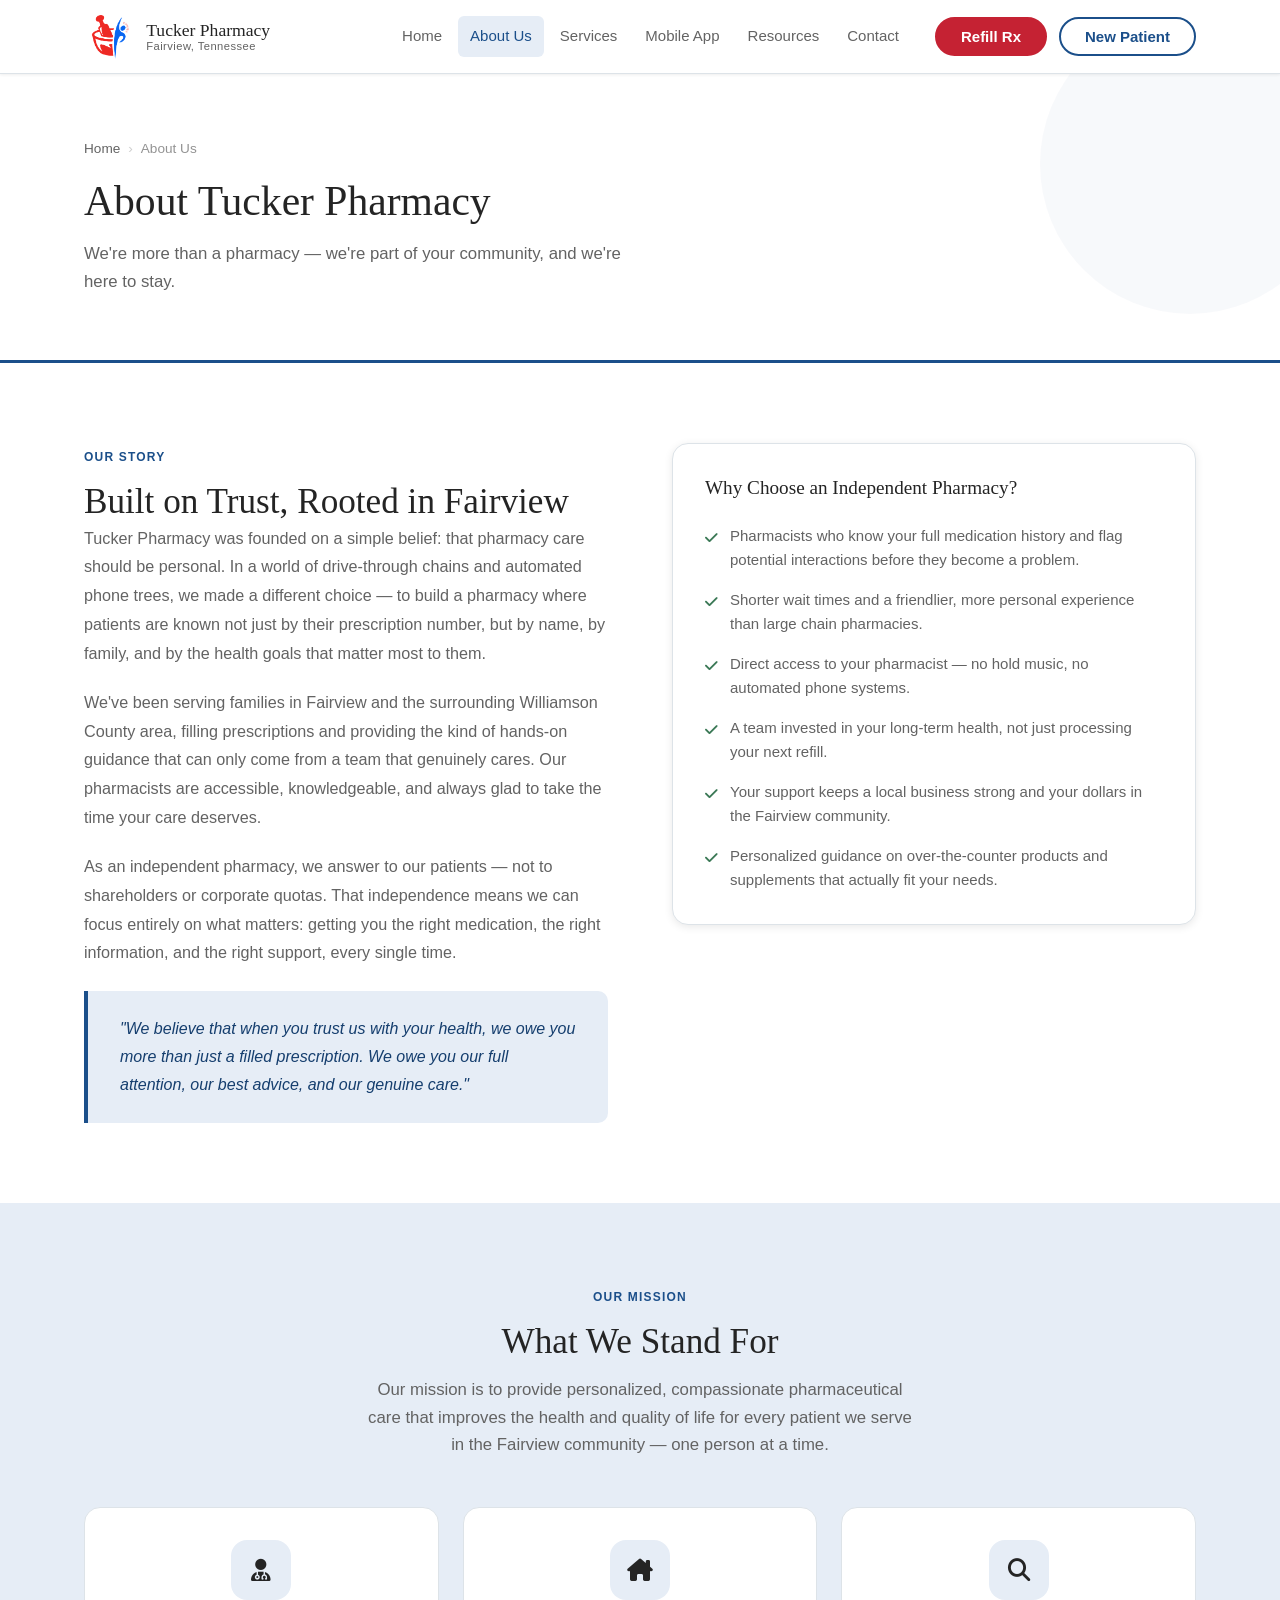
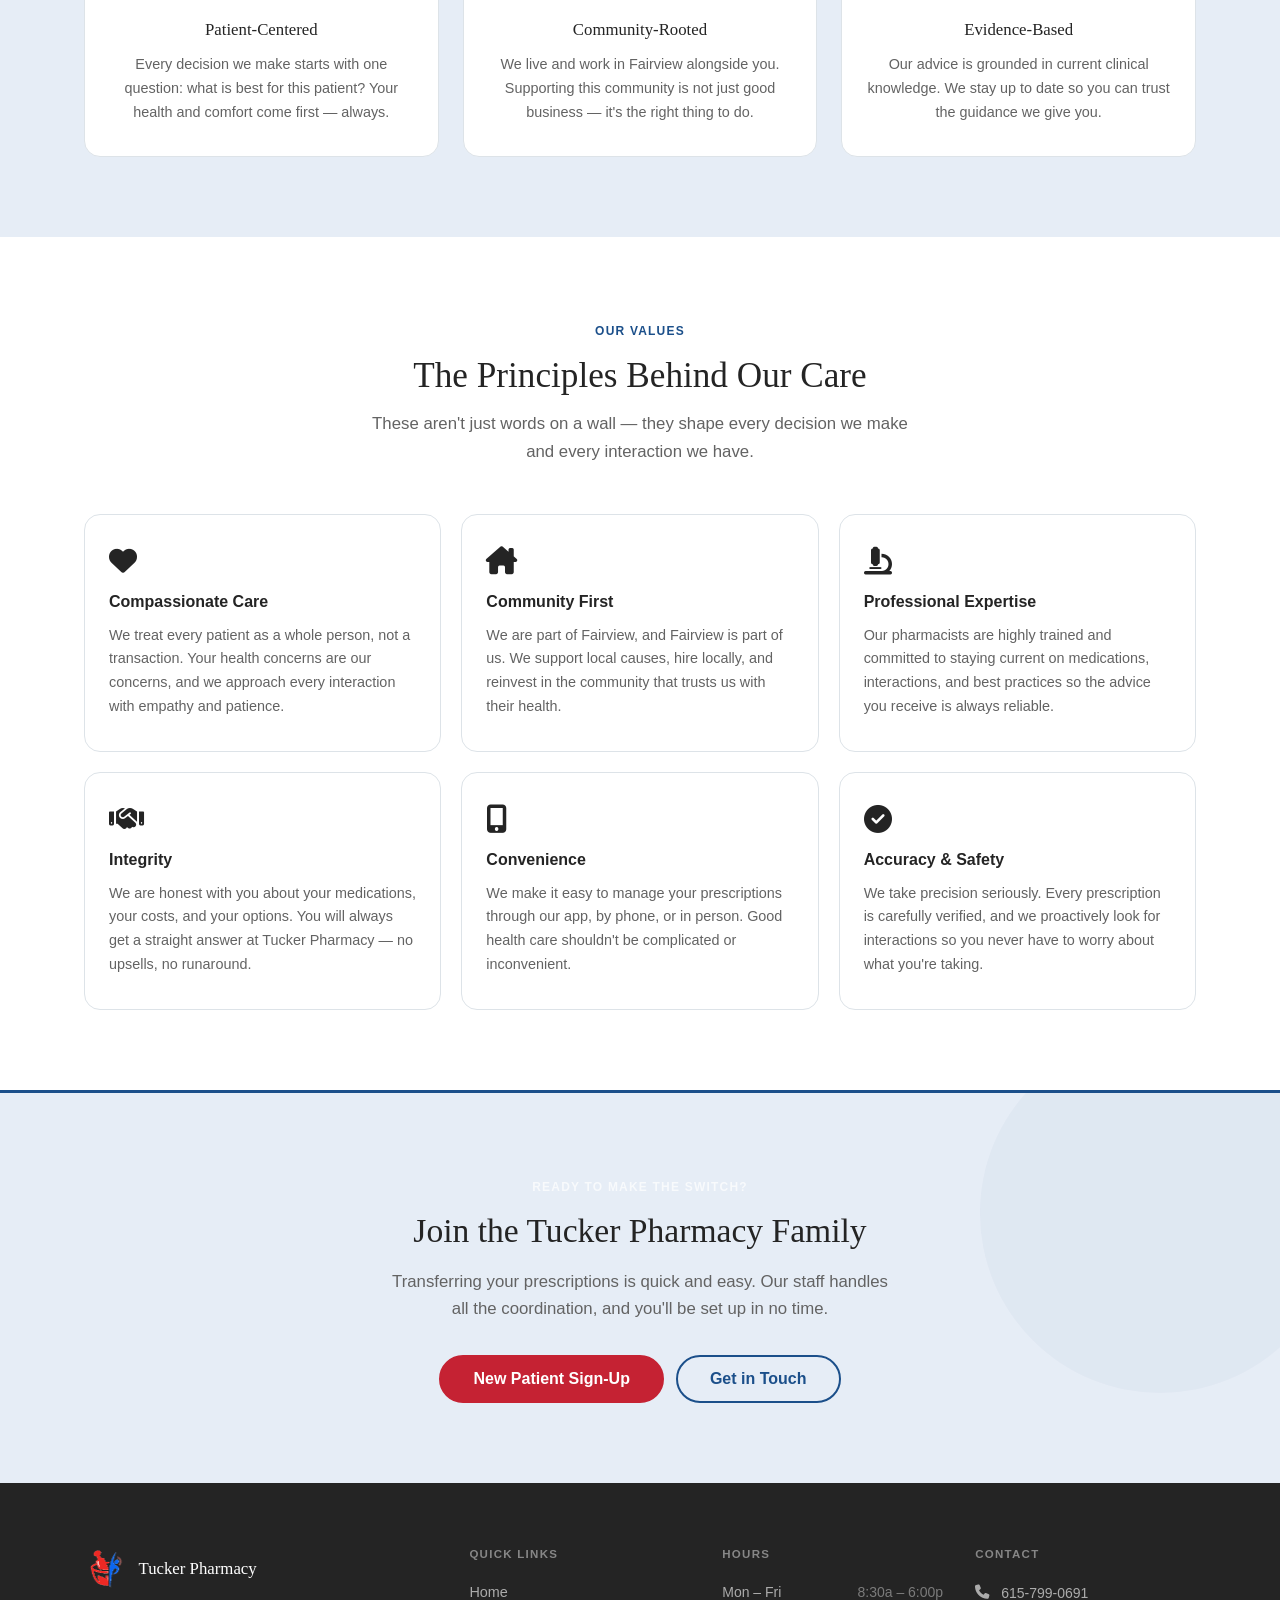
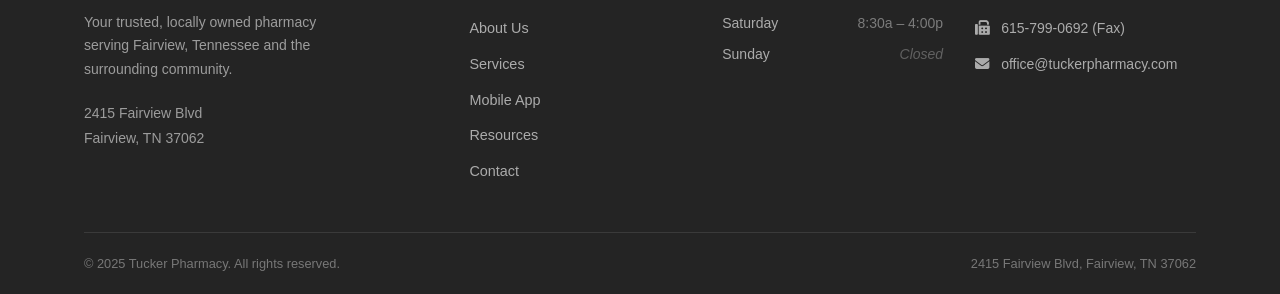
==== commit add5dfa3: "Replace Rx text logo with PharmacyLogo image - Add assets/pharmacy-logo.png - Swap header and footer" ====
--- a/about.html
+++ b/about.html
@@ -17,7 +17,7 @@
     <div class="container header-inner">
 
       <a href="index.html" class="logo" aria-label="Tucker Pharmacy — Home">
-        <div class="logo-mark" aria-hidden="true">Rx</div>
+        <img src="assets/pharmacy-logo.png" alt="" class="logo-mark" />
         <div class="logo-text">
           <span class="logo-name">Tucker Pharmacy</span>
           <span class="logo-tagline">Fairview, Tennessee</span>
@@ -278,7 +278,7 @@
 
         <div class="footer-col">
           <a href="index.html" class="footer-logo" aria-label="Tucker Pharmacy — Home">
-            <div class="footer-logo-mark" aria-hidden="true">Rx</div>
+            <img src="assets/pharmacy-logo.png" alt="" class="footer-logo-mark" />
             <span class="footer-logo-name">Tucker Pharmacy</span>
           </a>
           <p class="footer-tagline">
--- a/styles.css
+++ b/styles.css
@@ -449,24 +449,16 @@
 }
 
 .logo-mark {
-  width: 42px;
-  height: 42px;
-  background-color: var(--clr-primary);
-  border-radius: var(--r);
-  display: flex;
-  align-items: center;
-  justify-content: center;
-  color: var(--clr-white);
-  font-family: var(--font-serif);
-  font-size: 1.05rem;
-  font-style: italic;
+  width: auto;
+  height: 52px;
+  object-fit: contain;
+  display: block;
   flex-shrink: 0;
-  letter-spacing: -0.02em;
-  transition: background-color var(--tr);
+  transition: opacity var(--tr);
 }
 
 .logo:hover .logo-mark {
-  background-color: var(--clr-primary-dark);
+  opacity: 0.85;
 }
 
 .logo-text {
@@ -1863,17 +1855,10 @@
 }
 
 .footer-logo-mark {
-  width: 38px;
-  height: 38px;
-  background-color: rgba(255, 255, 255, 0.10);
-  border-radius: var(--r-sm);
-  display: flex;
-  align-items: center;
-  justify-content: center;
-  color: var(--clr-white);
-  font-family: var(--font-serif);
-  font-size: 1rem;
-  font-style: italic;
+  width: auto;
+  height: 44px;
+  object-fit: contain;
+  display: block;
   flex-shrink: 0;
 }
 
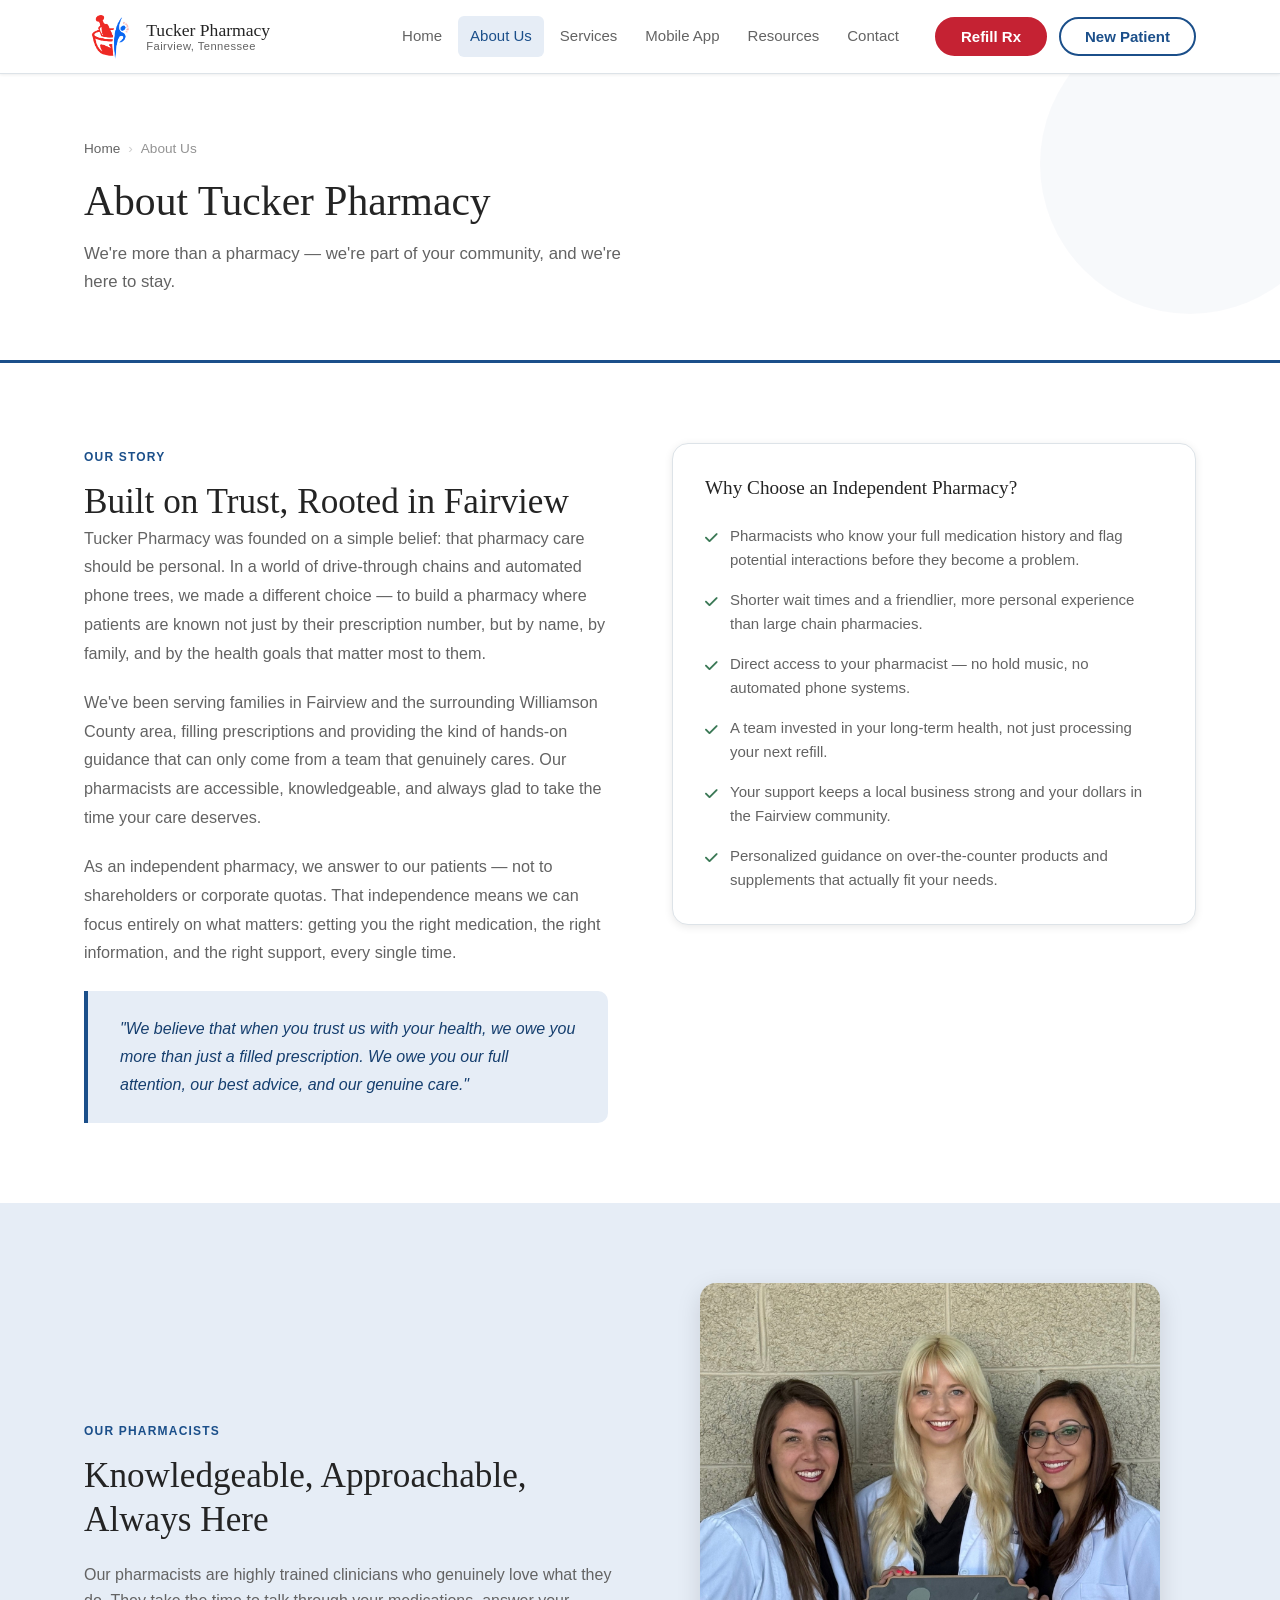
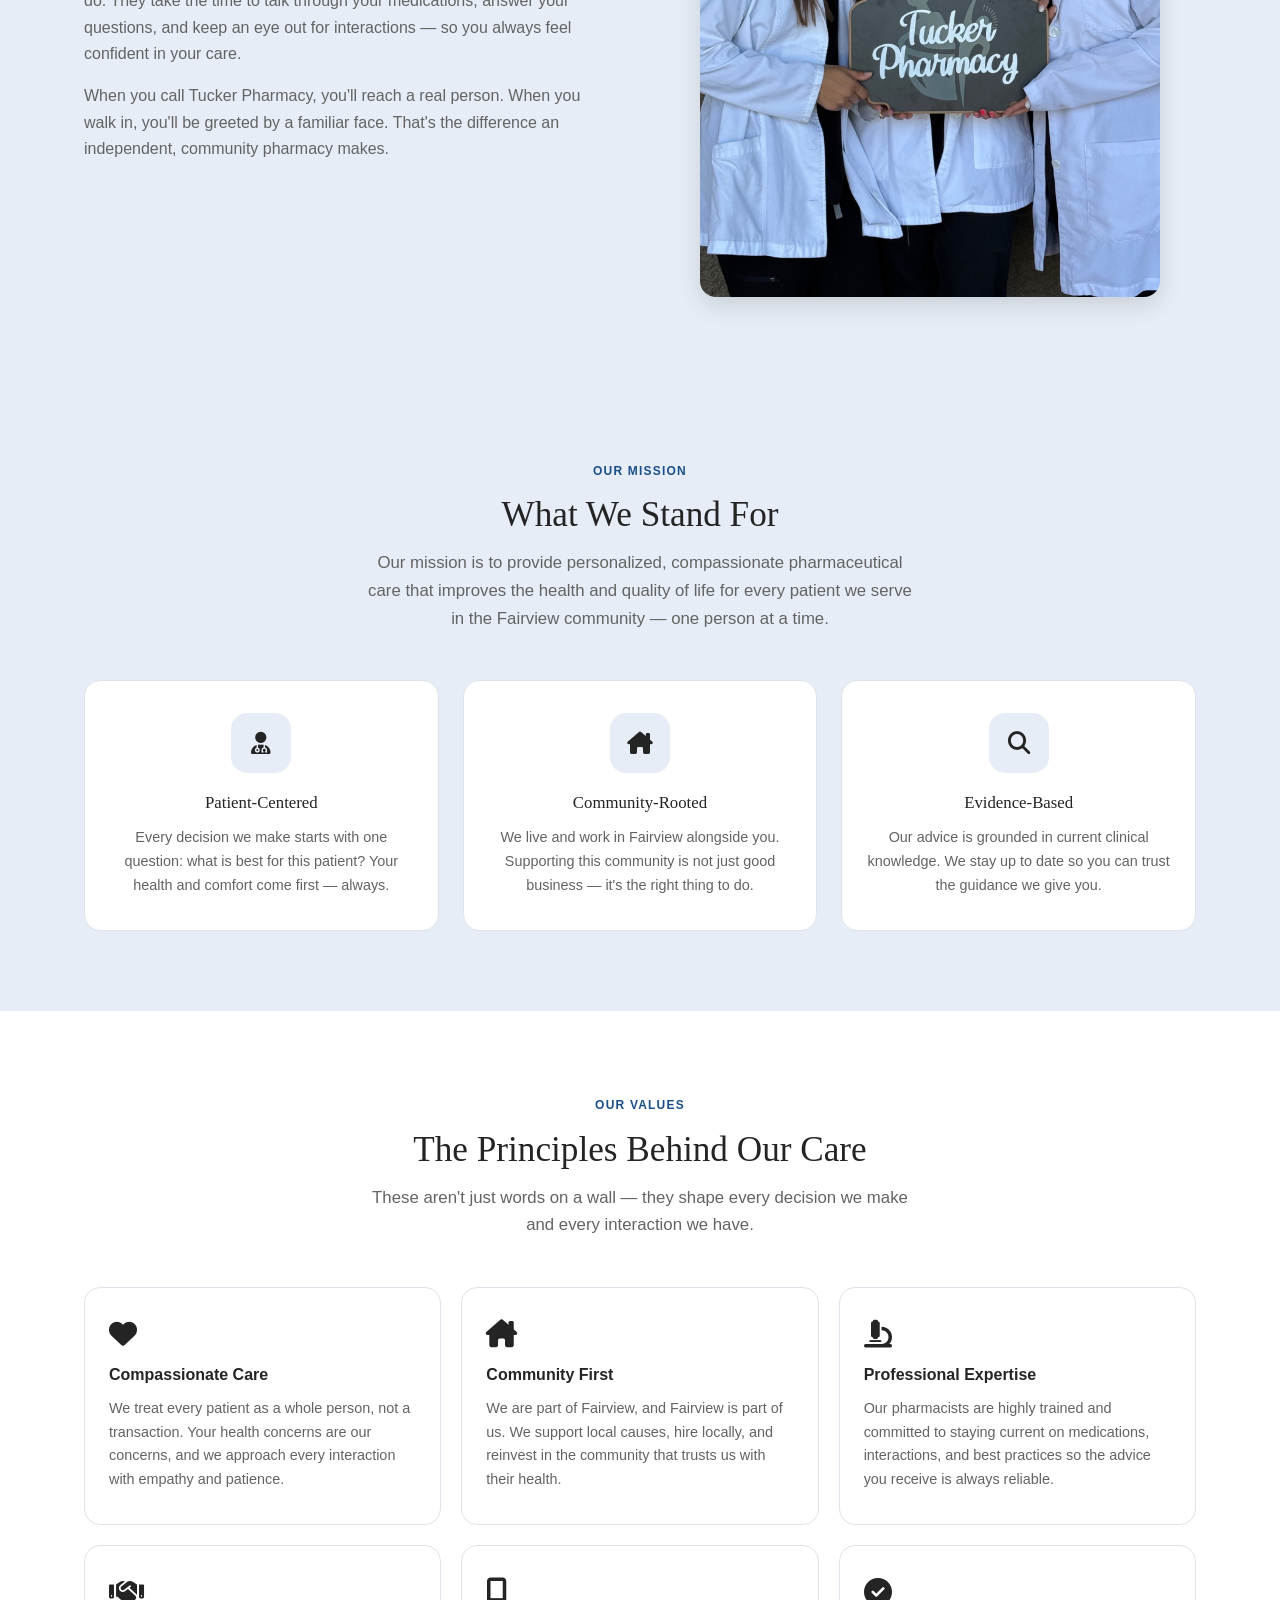
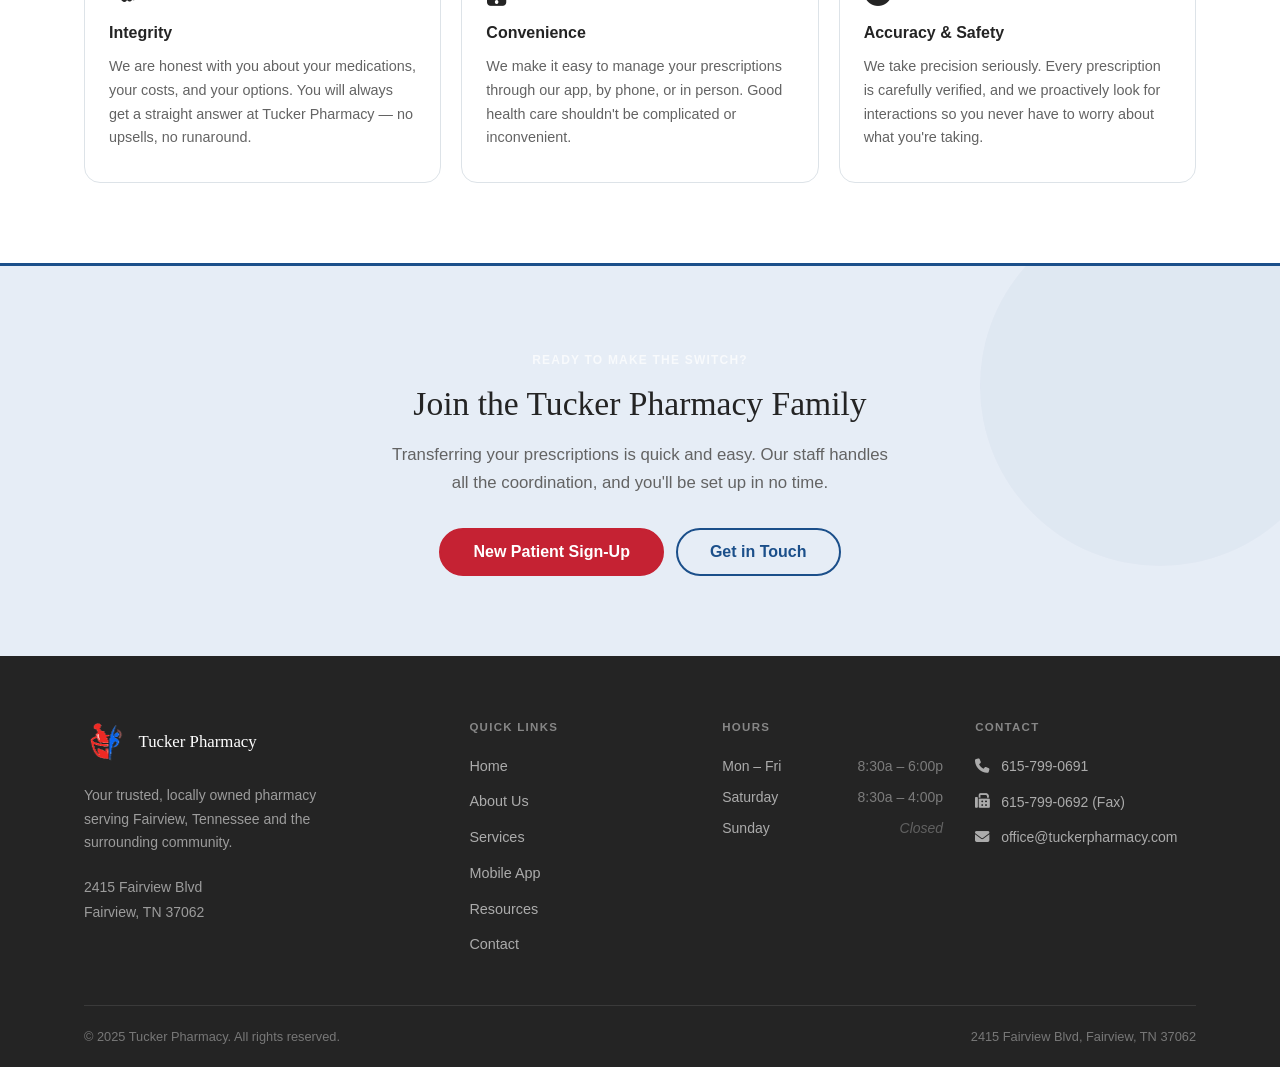
==== commit 7aabab83: "Add staff photos to home and about pages Introduce a shared two-column photo + text layout (collapse" ====
--- a/about.html
+++ b/about.html
@@ -142,6 +142,39 @@
 
 
     <!-- ────────────────────────────────────────────────────────
+         OUR PHARMACISTS
+         ──────────────────────────────────────────────────────── -->
+    <section class="section section--alt" aria-labelledby="pharmacists-heading">
+      <div class="container">
+        <div class="staff-feature-grid">
+
+          <div class="staff-feature-text">
+            <span class="section-label">Our Pharmacists</span>
+            <h2 id="pharmacists-heading">Knowledgeable, Approachable, Always Here</h2>
+            <p>
+              Our pharmacists are highly trained clinicians who genuinely
+              love what they do. They take the time to talk through your
+              medications, answer your questions, and keep an eye out for
+              interactions — so you always feel confident in your care.
+            </p>
+            <p>
+              When you call Tucker Pharmacy, you'll reach a real person.
+              When you walk in, you'll be greeted by a familiar face. That's
+              the difference an independent, community pharmacy makes.
+            </p>
+          </div>
+
+          <figure class="staff-photo staff-photo--portrait">
+            <img src="assets/morg.jpg" alt="Three Tucker Pharmacy pharmacists in white coats holding a Tucker Pharmacy sign" />
+          </figure>
+
+        </div>
+      </div>
+    </section>
+    <!-- END OUR PHARMACISTS -->
+
+
+    <!-- ────────────────────────────────────────────────────────
          MISSION
          ──────────────────────────────────────────────────────── -->
     <section class="section section--alt" aria-labelledby="mission-heading">
--- a/styles.css
+++ b/styles.css
@@ -1999,6 +1999,40 @@
 }
 
 
+/* ─── 26b. Staff Photo Feature ──────────────────────────────── */
+
+.staff-feature-grid {
+  display: grid;
+  grid-template-columns: 1fr 1fr;
+  gap: var(--sp-12);
+  align-items: center;
+}
+
+.staff-photo {
+  margin: 0;
+  border-radius: var(--r-lg);
+  overflow: hidden;
+  box-shadow: var(--sh-md);
+  background-color: var(--clr-bg-alt);
+}
+
+.staff-photo img {
+  display: block;
+  width: 100%;
+  height: auto;
+}
+
+.staff-photo--portrait {
+  max-width: 460px;
+  margin-left: auto;
+  margin-right: auto;
+}
+
+.staff-feature-text h2 {
+  margin-bottom: var(--sp-5);
+}
+
+
 /* ─── 27. Responsive — Tablet (max-width: 960px) ────────────── */
 
 @media (max-width: 960px) {
@@ -2073,8 +2107,14 @@
   .hours-grid,
   .story-grid,
   .app-intro-grid,
-  .contact-page-grid {
+  .contact-page-grid,
+  .staff-feature-grid {
     grid-template-columns: 1fr;
+  }
+
+  /* On mobile, always show the photo first regardless of source order */
+  .staff-feature-grid .staff-photo {
+    order: -1;
   }
 
   .grid-2 {
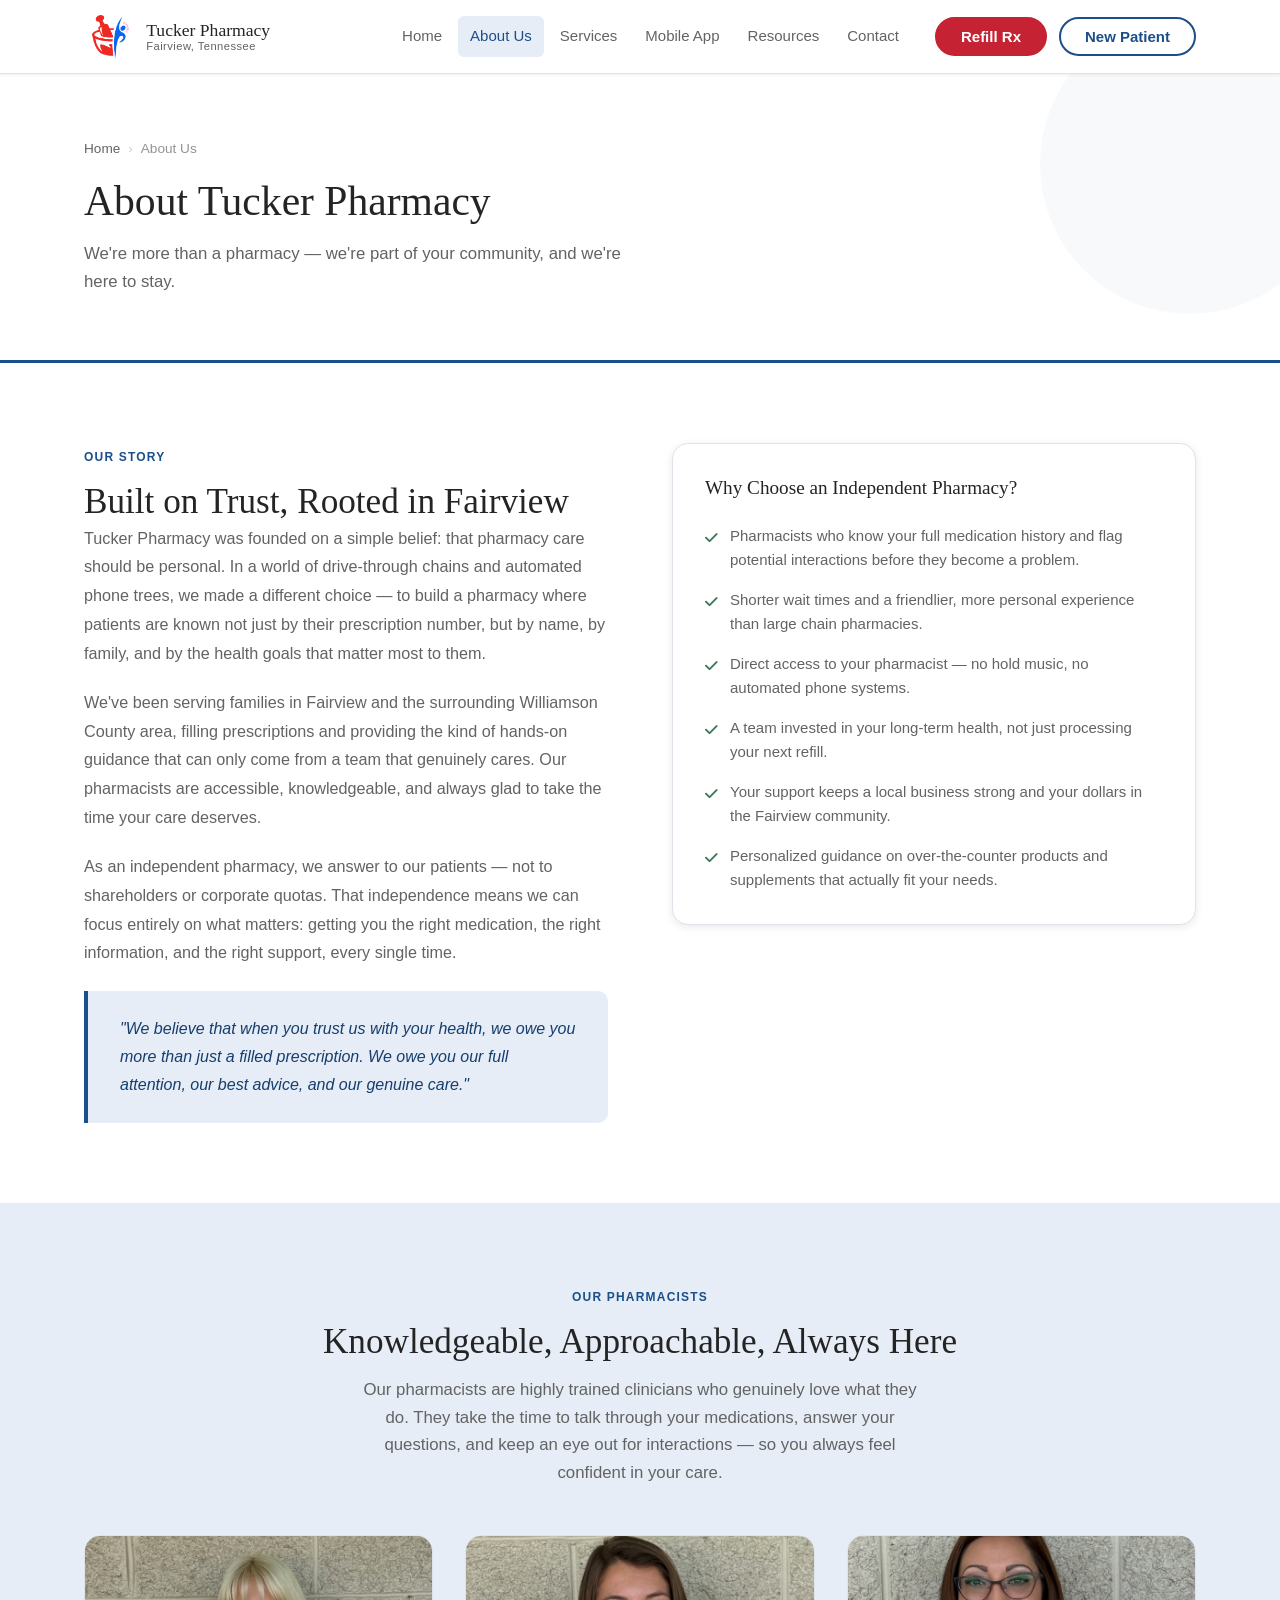
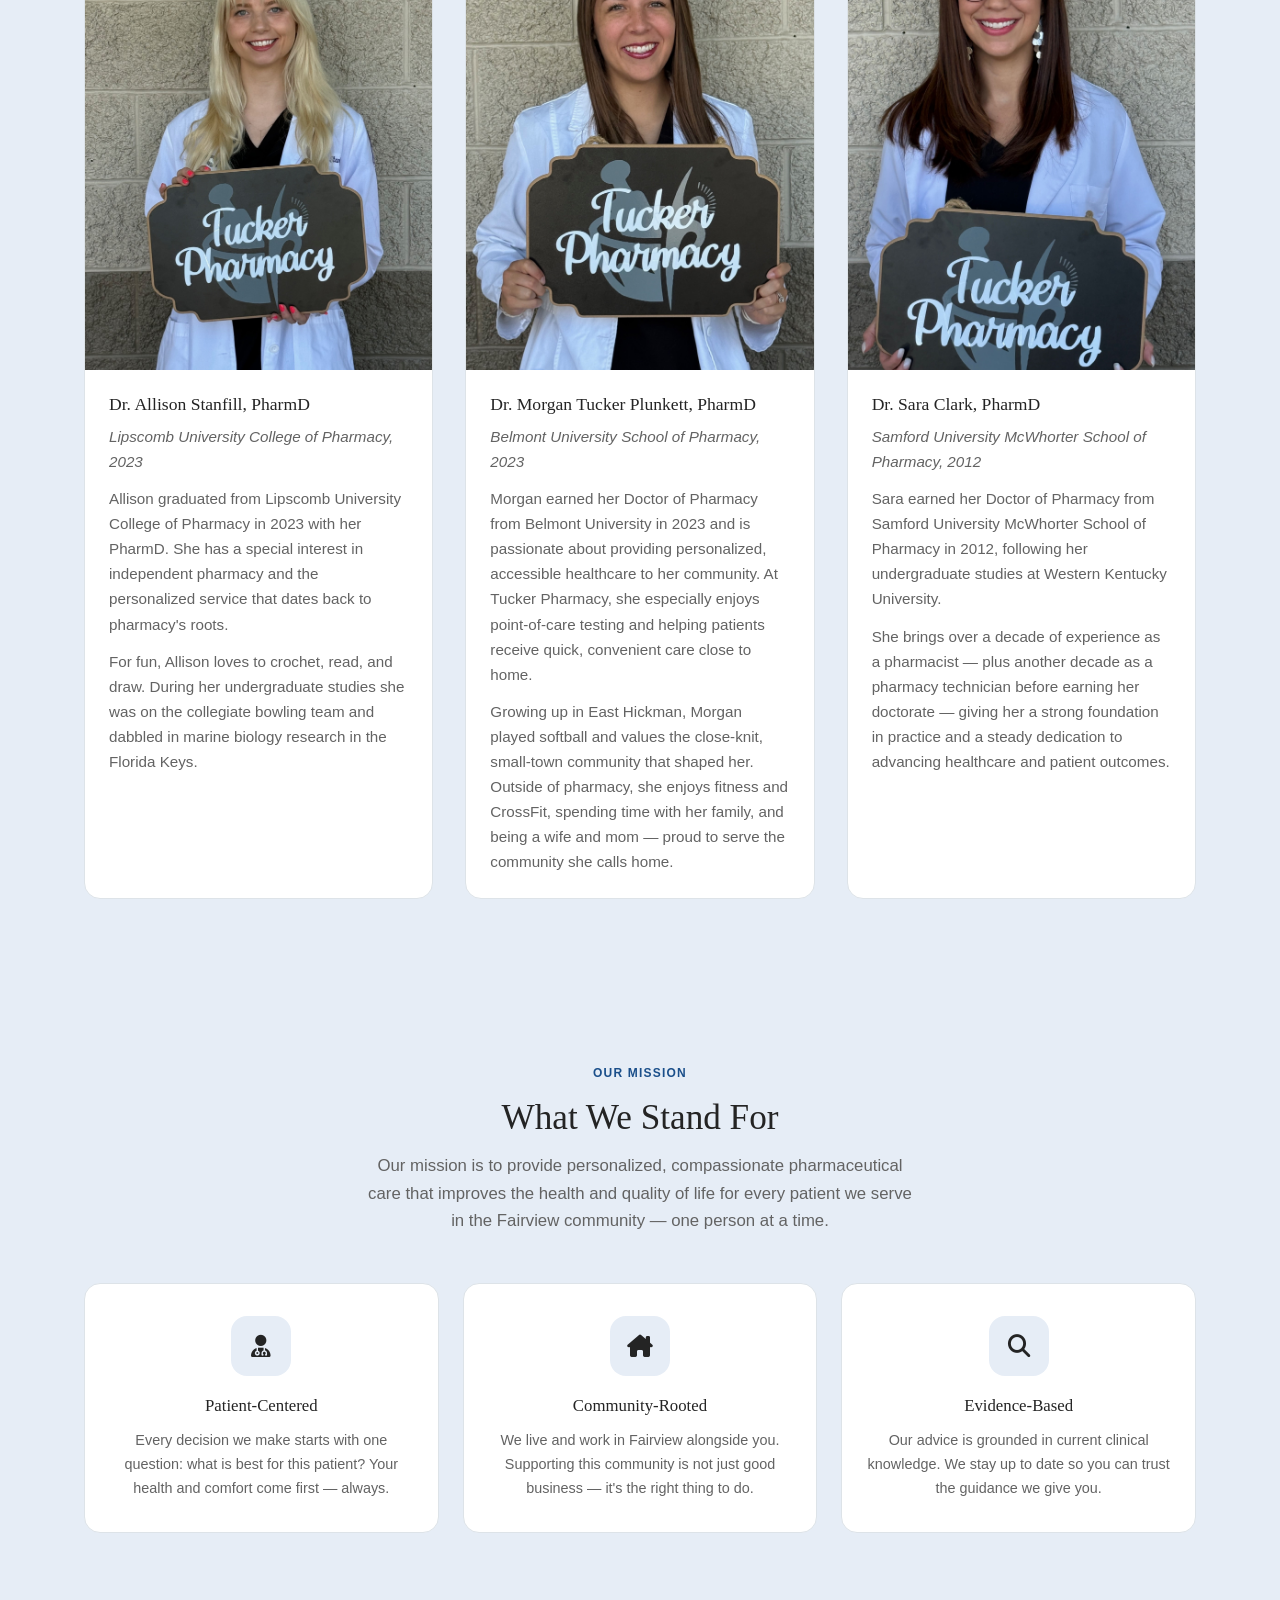
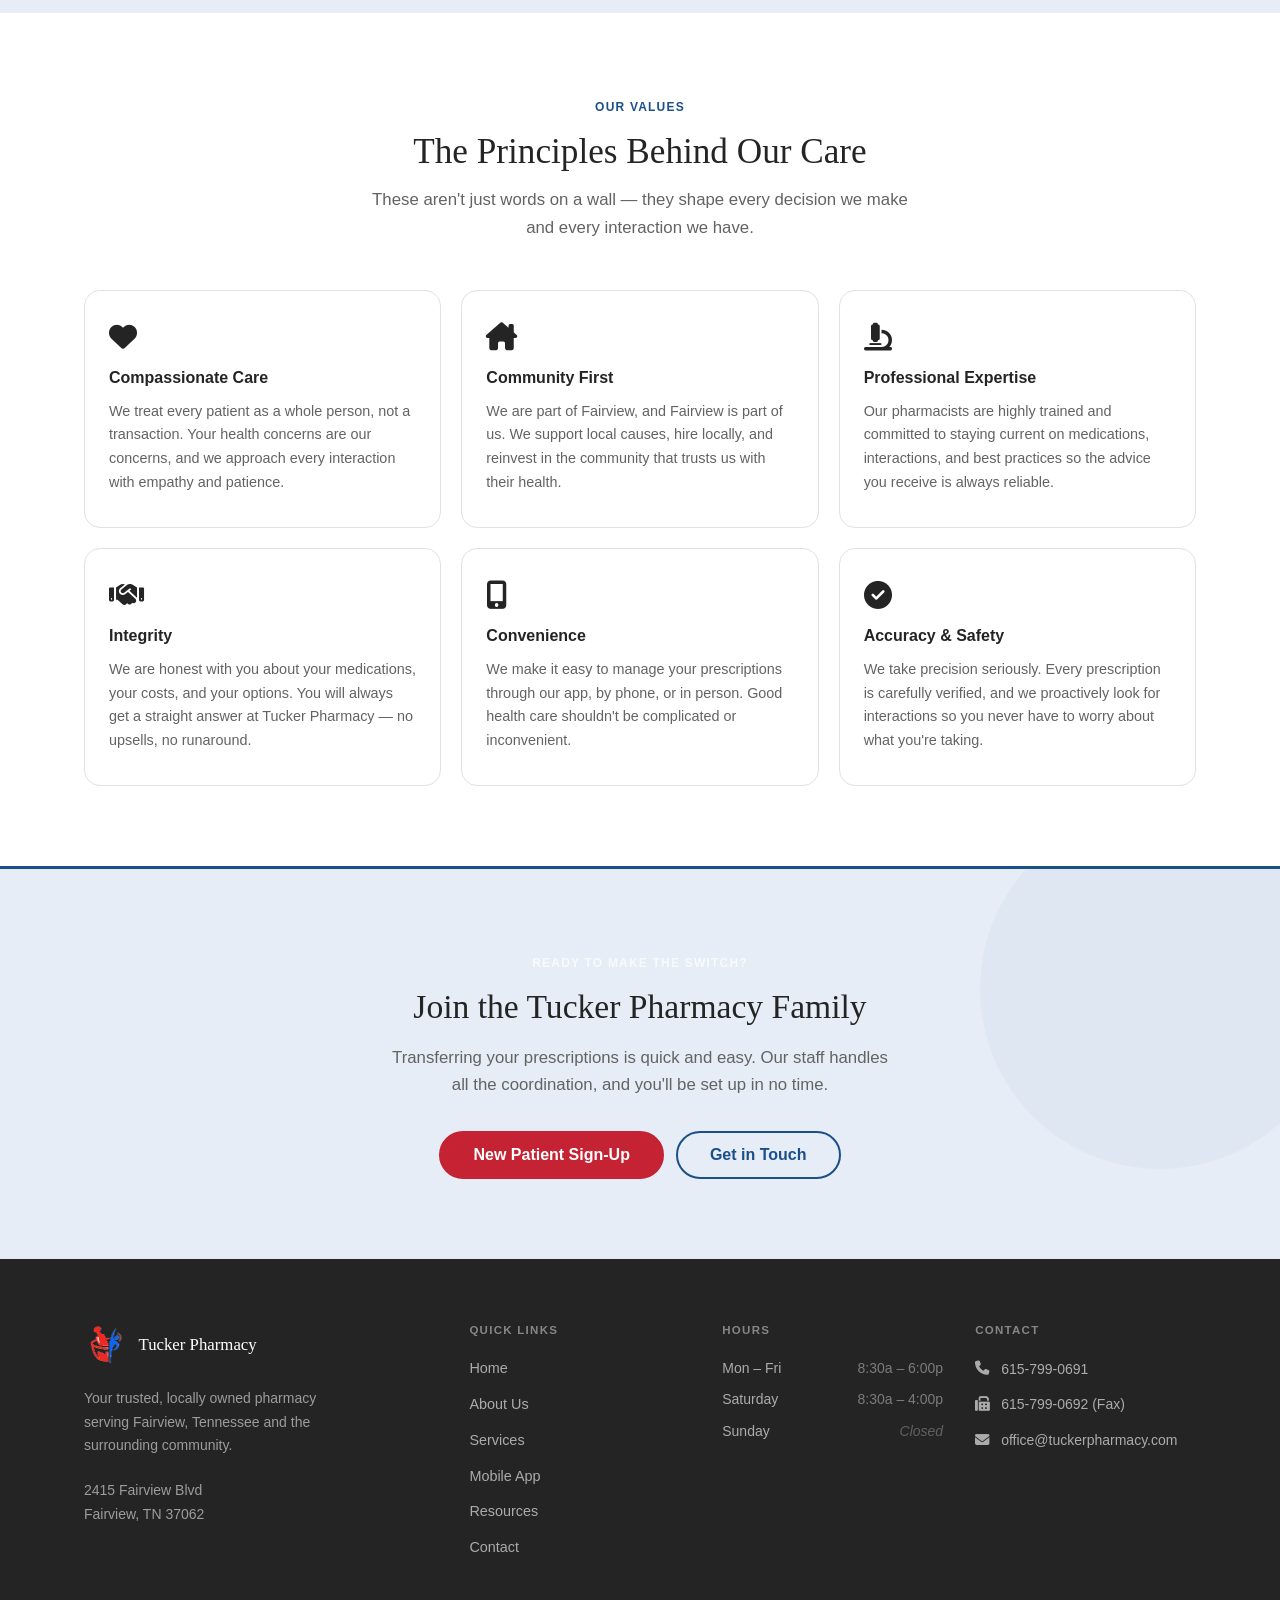
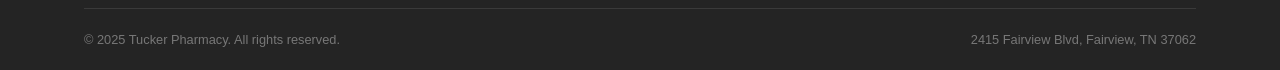
==== commit dd86fcf4: "Add individual pharmacist cards to About page Replace single group photo with a 3-card grid featurin" ====
--- a/about.html
+++ b/about.html
@@ -146,29 +146,84 @@
          ──────────────────────────────────────────────────────── -->
     <section class="section section--alt" aria-labelledby="pharmacists-heading">
       <div class="container">
-        <div class="staff-feature-grid">
-
-          <div class="staff-feature-text">
-            <span class="section-label">Our Pharmacists</span>
-            <h2 id="pharmacists-heading">Knowledgeable, Approachable, Always Here</h2>
-            <p>
-              Our pharmacists are highly trained clinicians who genuinely
-              love what they do. They take the time to talk through your
-              medications, answer your questions, and keep an eye out for
-              interactions — so you always feel confident in your care.
-            </p>
-            <p>
-              When you call Tucker Pharmacy, you'll reach a real person.
-              When you walk in, you'll be greeted by a familiar face. That's
-              the difference an independent, community pharmacy makes.
-            </p>
-          </div>
-
-          <figure class="staff-photo staff-photo--portrait">
-            <img src="assets/morg.jpg" alt="Three Tucker Pharmacy pharmacists in white coats holding a Tucker Pharmacy sign" />
-          </figure>
-
-        </div>
+
+        <div class="section-header section-header--center">
+          <span class="section-label">Our Pharmacists</span>
+          <h2 id="pharmacists-heading">Knowledgeable, Approachable, Always Here</h2>
+          <p>
+            Our pharmacists are highly trained clinicians who genuinely love what they do.
+            They take the time to talk through your medications, answer your questions,
+            and keep an eye out for interactions — so you always feel confident in your care.
+          </p>
+        </div>
+
+        <div class="pharmacist-grid">
+
+          <article class="pharmacist-card">
+            <figure class="pharmacist-photo">
+              <img src="assets/Allison.jpg" alt="Dr. Allison Stanfill, Tucker Pharmacy pharmacist" />
+            </figure>
+            <div class="pharmacist-body">
+              <h3>Dr. Allison Stanfill, PharmD</h3>
+              <p class="pharmacist-credentials">Lipscomb University College of Pharmacy, 2023</p>
+              <p>
+                Allison graduated from Lipscomb University College of Pharmacy in 2023
+                with her PharmD. She has a special interest in independent pharmacy and
+                the personalized service that dates back to pharmacy's roots.
+              </p>
+              <p>
+                For fun, Allison loves to crochet, read, and draw. During her
+                undergraduate studies she was on the collegiate bowling team and
+                dabbled in marine biology research in the Florida Keys.
+              </p>
+            </div>
+          </article>
+
+          <article class="pharmacist-card">
+            <figure class="pharmacist-photo">
+              <img src="assets/morgan.jpg" alt="Dr. Morgan Tucker Plunkett, Tucker Pharmacy pharmacist" />
+            </figure>
+            <div class="pharmacist-body">
+              <h3>Dr. Morgan Tucker Plunkett, PharmD</h3>
+              <p class="pharmacist-credentials">Belmont University School of Pharmacy, 2023</p>
+              <p>
+                Morgan earned her Doctor of Pharmacy from Belmont University in 2023
+                and is passionate about providing personalized, accessible healthcare
+                to her community. At Tucker Pharmacy, she especially enjoys point-of-care
+                testing and helping patients receive quick, convenient care close to home.
+              </p>
+              <p>
+                Growing up in East Hickman, Morgan played softball and values the
+                close-knit, small-town community that shaped her. Outside of pharmacy,
+                she enjoys fitness and CrossFit, spending time with her family, and
+                being a wife and mom — proud to serve the community she calls home.
+              </p>
+            </div>
+          </article>
+
+          <article class="pharmacist-card">
+            <figure class="pharmacist-photo">
+              <img src="assets/Sarah.jpg" alt="Dr. Sara Clark, Tucker Pharmacy pharmacist" />
+            </figure>
+            <div class="pharmacist-body">
+              <h3>Dr. Sara Clark, PharmD</h3>
+              <p class="pharmacist-credentials">Samford University McWhorter School of Pharmacy, 2012</p>
+              <p>
+                Sara earned her Doctor of Pharmacy from Samford University McWhorter
+                School of Pharmacy in 2012, following her undergraduate studies at
+                Western Kentucky University.
+              </p>
+              <p>
+                She brings over a decade of experience as a pharmacist — plus another
+                decade as a pharmacy technician before earning her doctorate — giving
+                her a strong foundation in practice and a steady dedication to
+                advancing healthcare and patient outcomes.
+              </p>
+            </div>
+          </article>
+
+        </div>
+
       </div>
     </section>
     <!-- END OUR PHARMACISTS -->
--- a/styles.css
+++ b/styles.css
@@ -2033,6 +2033,71 @@
 }
 
 
+/* ─── 26c. Pharmacist Cards ─────────────────────────────────── */
+
+.pharmacist-grid {
+  display: grid;
+  grid-template-columns: repeat(3, 1fr);
+  gap: var(--sp-8);
+  margin-top: var(--sp-10);
+}
+
+.pharmacist-card {
+  background-color: var(--clr-white);
+  border-radius: var(--r-lg);
+  border: 1px solid var(--clr-border);
+  overflow: hidden;
+  display: flex;
+  flex-direction: column;
+  transition: transform var(--tr-slow), box-shadow var(--tr-slow);
+}
+
+.pharmacist-card:hover {
+  transform: translateY(-4px);
+  box-shadow: var(--sh);
+}
+
+.pharmacist-photo {
+  margin: 0;
+  background-color: var(--clr-bg-alt);
+  aspect-ratio: 4 / 5;
+  overflow: hidden;
+}
+
+.pharmacist-photo img {
+  display: block;
+  width: 100%;
+  height: 100%;
+  object-fit: cover;
+}
+
+.pharmacist-body {
+  padding: var(--sp-6);
+}
+
+.pharmacist-body h3 {
+  font-size: 1.1rem;
+  margin-bottom: var(--sp-2);
+}
+
+.pharmacist-credentials {
+  color: var(--clr-text-muted);
+  font-size: 0.9rem;
+  font-style: italic;
+  margin-bottom: var(--sp-4);
+}
+
+.pharmacist-body p {
+  font-size: 0.95rem;
+  margin-bottom: var(--sp-3);
+  max-width: none;
+}
+
+.pharmacist-body p:last-child {
+  margin-bottom: 0;
+}
+
+
 /* ─── 27. Responsive — Tablet (max-width: 960px) ────────────── */
 
 @media (max-width: 960px) {
@@ -2117,6 +2182,15 @@
     order: -1;
   }
 
+  .pharmacist-grid {
+    grid-template-columns: 1fr;
+    gap: var(--sp-6);
+  }
+
+  .pharmacist-photo {
+    aspect-ratio: 16 / 10;
+  }
+
   .grid-2 {
     grid-template-columns: 1fr;
   }
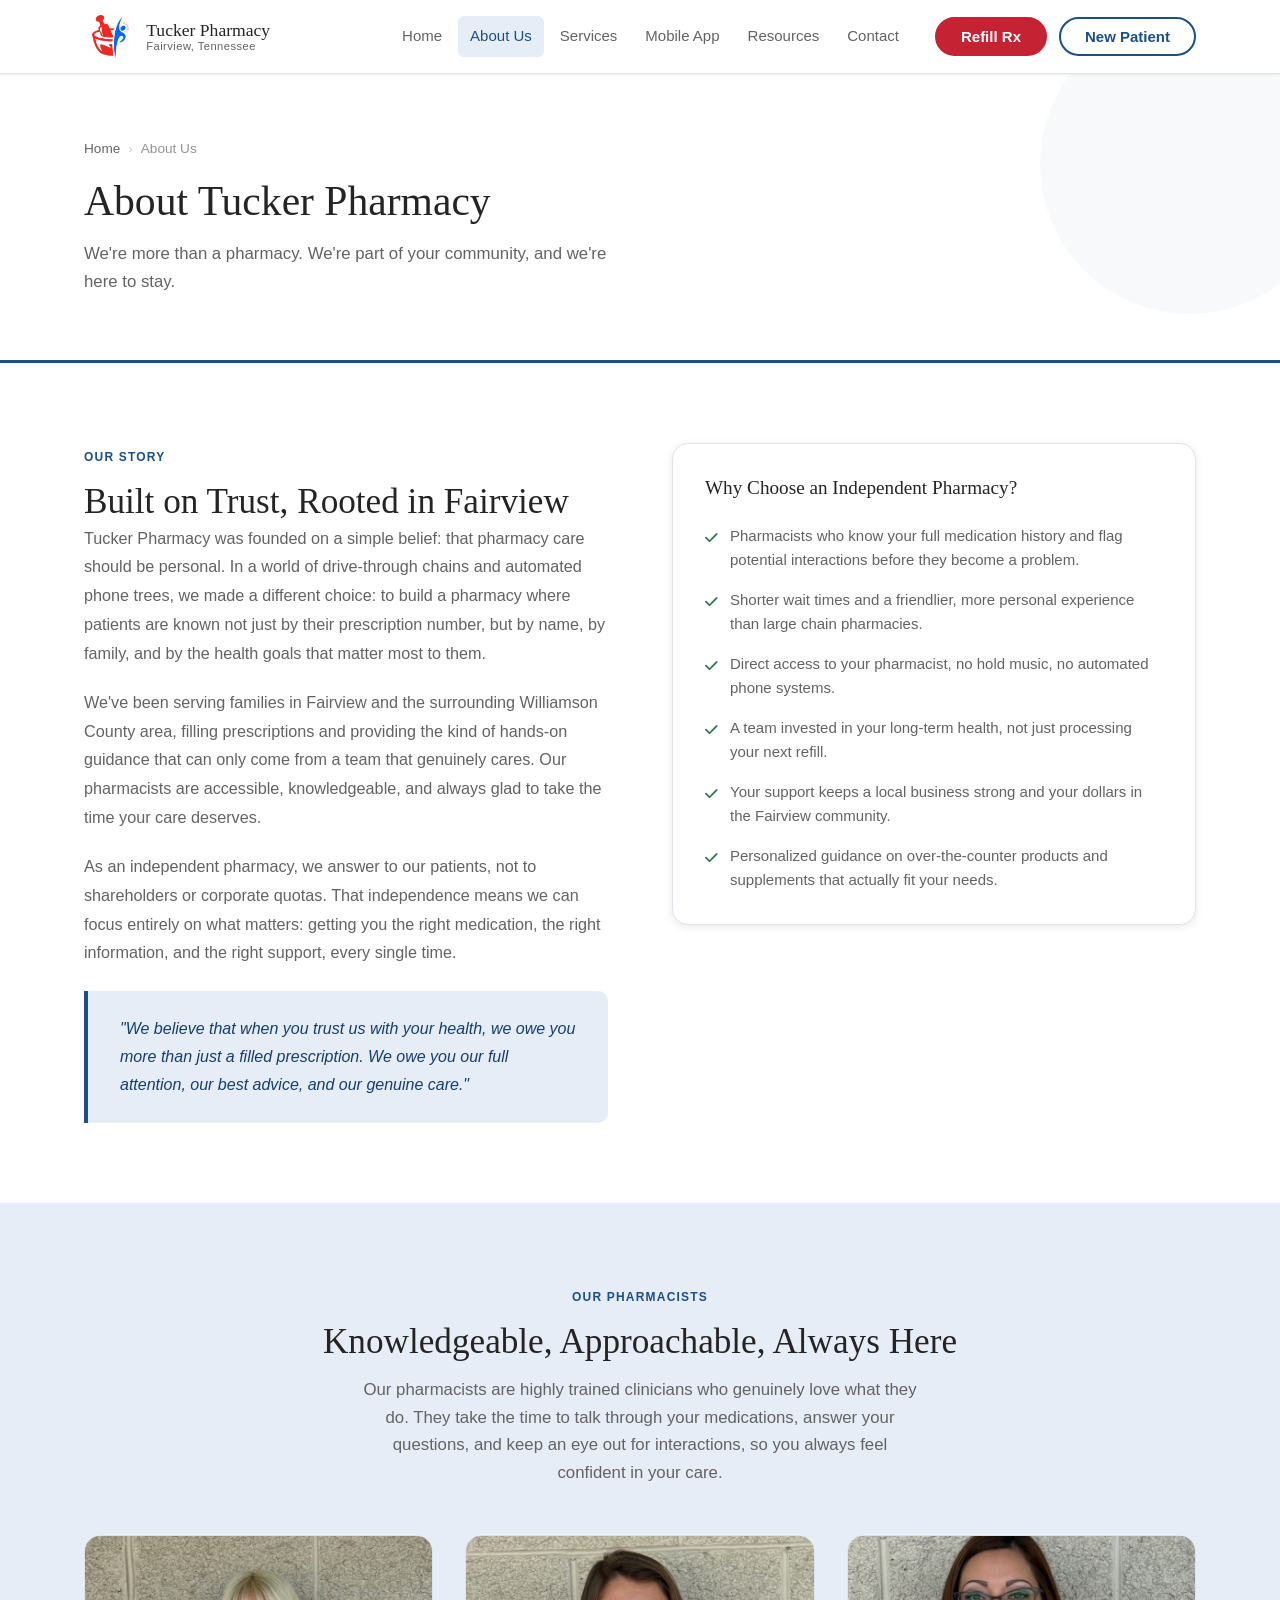
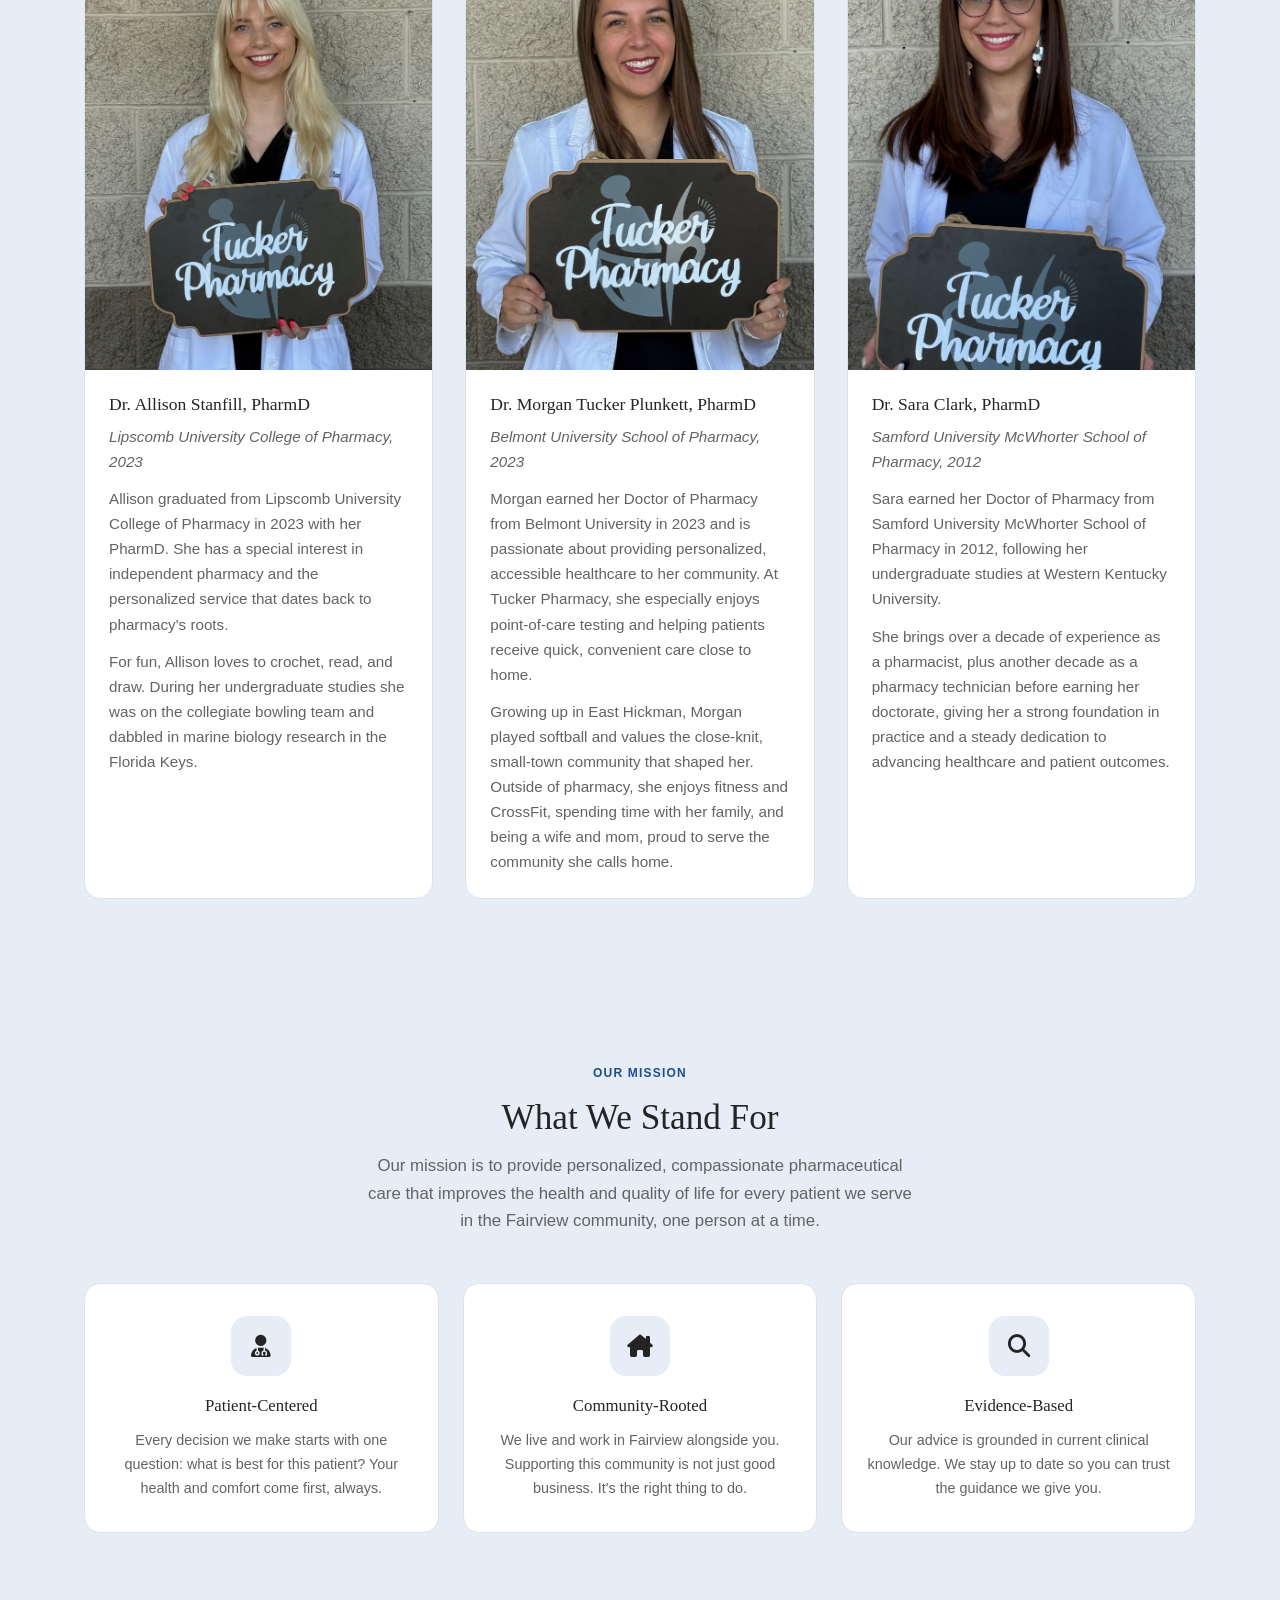
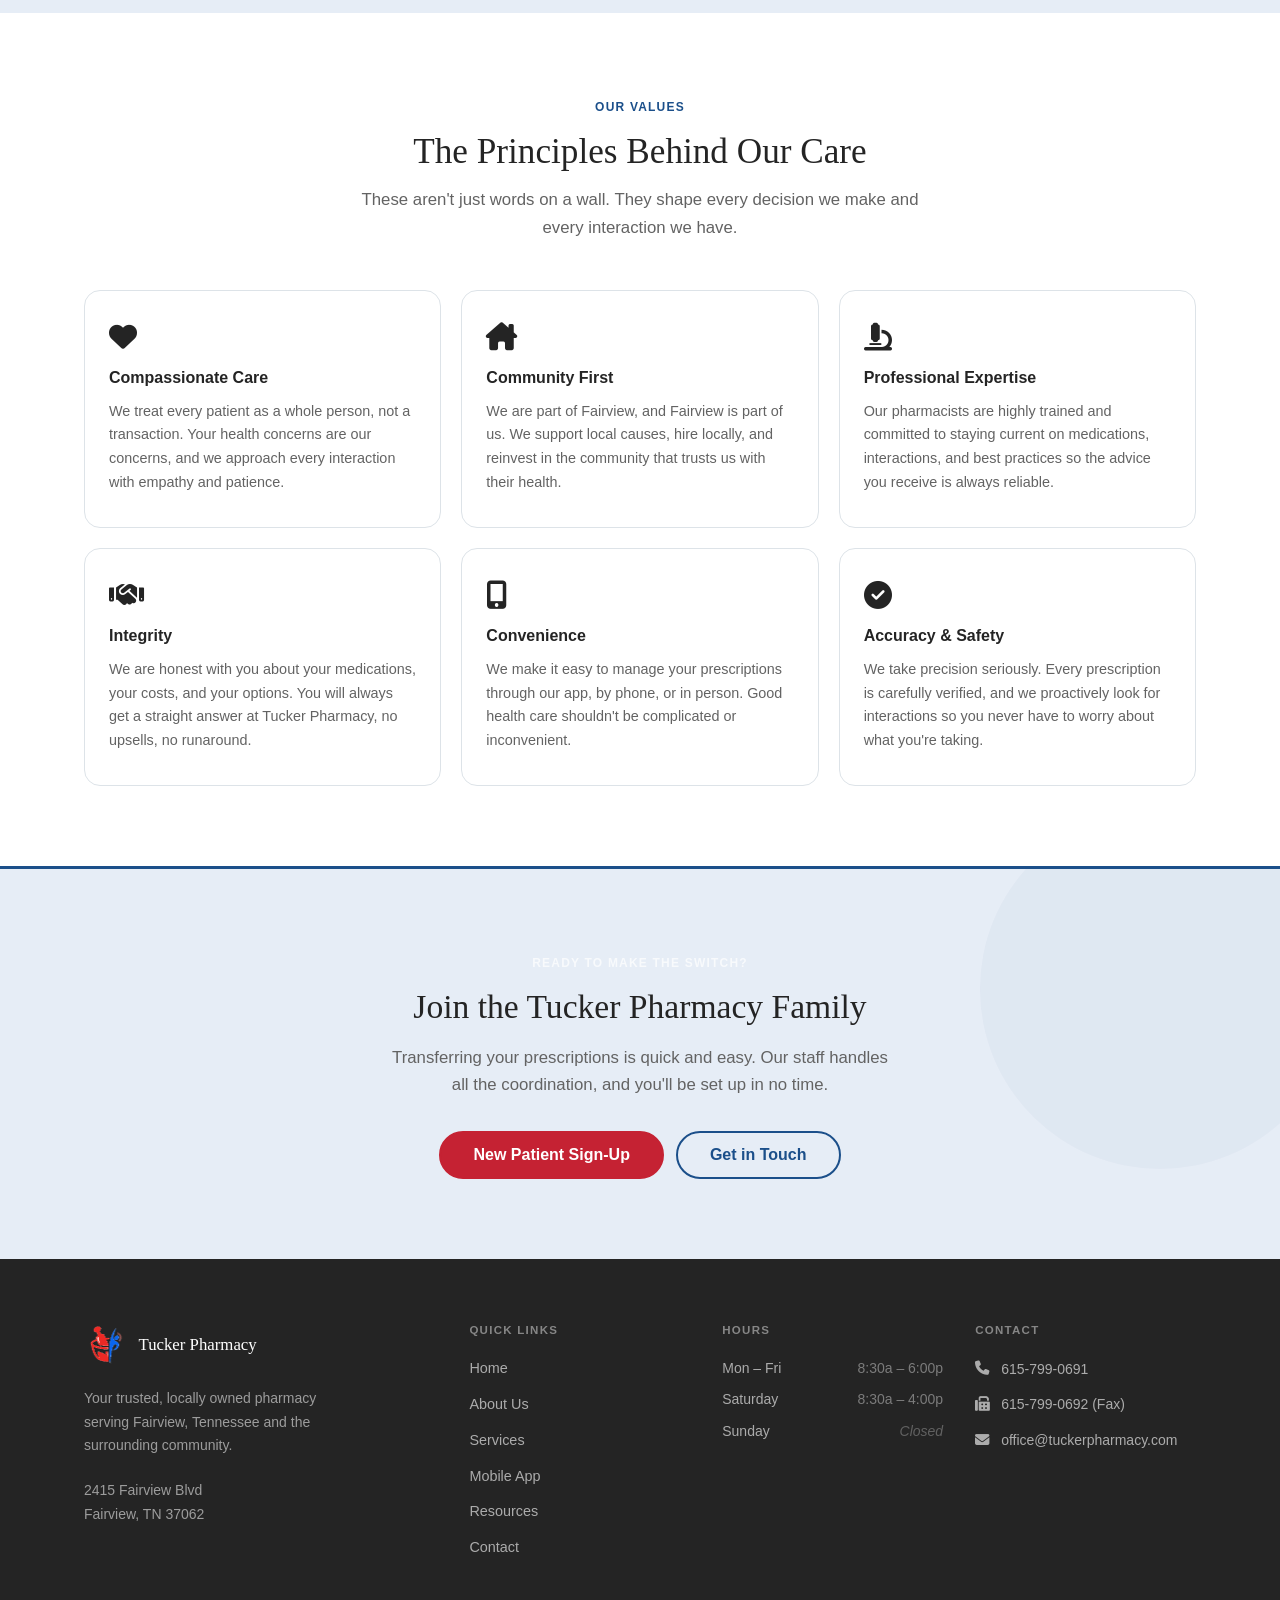
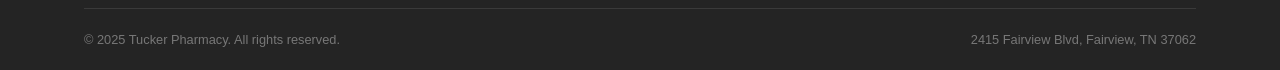
==== commit ada53890: "Remove em dashes from site copy Co-Authored-By: Claude Opus 4.8 (1M context) <noreply@anthropic.com>" ====
--- a/about.html
+++ b/about.html
@@ -3,8 +3,8 @@
 <head>
   <meta charset="UTF-8" />
   <meta name="viewport" content="width=device-width, initial-scale=1.0" />
-  <meta name="description" content="Learn about Tucker Pharmacy — a locally owned, community-focused pharmacy in Fairview, Tennessee. Our story, mission, and core values." />
-  <title>About Us — Tucker Pharmacy</title>
+  <meta name="description" content="Learn about Tucker Pharmacy, a locally owned, community-focused pharmacy in Fairview, Tennessee. Our story, mission, and core values." />
+  <title>About Us | Tucker Pharmacy</title>
   <link rel="stylesheet" href="styles.css" />
   <link rel="stylesheet" href="https://cdnjs.cloudflare.com/ajax/libs/font-awesome/6.5.1/css/all.min.css" />
 </head>
@@ -16,7 +16,7 @@
   <header class="site-header">
     <div class="container header-inner">
 
-      <a href="index.html" class="logo" aria-label="Tucker Pharmacy — Home">
+      <a href="index.html" class="logo" aria-label="Tucker Pharmacy Home">
         <img src="assets/pharmacy-logo.png" alt="" class="logo-mark" />
         <div class="logo-text">
           <span class="logo-name">Tucker Pharmacy</span>
@@ -76,7 +76,7 @@
           <span aria-current="page">About Us</span>
         </nav>
         <h1 id="page-title">About Tucker Pharmacy</h1>
-        <p>We're more than a pharmacy — we're part of your community, and we're here to stay.</p>
+        <p>We're more than a pharmacy. We're part of your community, and we're here to stay.</p>
       </div>
     </section>
     <!-- END PAGE HERO -->
@@ -95,7 +95,7 @@
             <p>
               Tucker Pharmacy was founded on a simple belief: that pharmacy care should be
               personal. In a world of drive-through chains and automated phone trees, we made
-              a different choice — to build a pharmacy where patients are known not just by their
+              a different choice: to build a pharmacy where patients are known not just by their
               prescription number, but by name, by family, and by the health goals that matter most
               to them.
             </p>
@@ -106,7 +106,7 @@
               always glad to take the time your care deserves.
             </p>
             <p>
-              As an independent pharmacy, we answer to our patients — not to shareholders or
+              As an independent pharmacy, we answer to our patients, not to shareholders or
               corporate quotas. That independence means we can focus entirely on what matters:
               getting you the right medication, the right information, and the right support,
               every single time.
@@ -127,7 +127,7 @@
               <ul class="aside-list">
                 <li class="aside-list-item">Pharmacists who know your full medication history and flag potential interactions before they become a problem.</li>
                 <li class="aside-list-item">Shorter wait times and a friendlier, more personal experience than large chain pharmacies.</li>
-                <li class="aside-list-item">Direct access to your pharmacist — no hold music, no automated phone systems.</li>
+                <li class="aside-list-item">Direct access to your pharmacist, no hold music, no automated phone systems.</li>
                 <li class="aside-list-item">A team invested in your long-term health, not just processing your next refill.</li>
                 <li class="aside-list-item">Your support keeps a local business strong and your dollars in the Fairview community.</li>
                 <li class="aside-list-item">Personalized guidance on over-the-counter products and supplements that actually fit your needs.</li>
@@ -153,7 +153,7 @@
           <p>
             Our pharmacists are highly trained clinicians who genuinely love what they do.
             They take the time to talk through your medications, answer your questions,
-            and keep an eye out for interactions — so you always feel confident in your care.
+            and keep an eye out for interactions, so you always feel confident in your care.
           </p>
         </div>
 
@@ -196,7 +196,7 @@
                 Growing up in East Hickman, Morgan played softball and values the
                 close-knit, small-town community that shaped her. Outside of pharmacy,
                 she enjoys fitness and CrossFit, spending time with her family, and
-                being a wife and mom — proud to serve the community she calls home.
+                being a wife and mom, proud to serve the community she calls home.
               </p>
             </div>
           </article>
@@ -214,8 +214,8 @@
                 Western Kentucky University.
               </p>
               <p>
-                She brings over a decade of experience as a pharmacist — plus another
-                decade as a pharmacy technician before earning her doctorate — giving
+                She brings over a decade of experience as a pharmacist, plus another
+                decade as a pharmacy technician before earning her doctorate, giving
                 her a strong foundation in practice and a steady dedication to
                 advancing healthcare and patient outcomes.
               </p>
@@ -240,7 +240,7 @@
           <p>
             Our mission is to provide personalized, compassionate pharmaceutical care
             that improves the health and quality of life for every patient we serve in
-            the Fairview community — one person at a time.
+            the Fairview community, one person at a time.
           </p>
         </div>
 
@@ -251,7 +251,7 @@
             <h3>Patient-Centered</h3>
             <p>
               Every decision we make starts with one question: what is best for this
-              patient? Your health and comfort come first — always.
+              patient? Your health and comfort come first, always.
             </p>
           </div>
 
@@ -260,7 +260,7 @@
             <h3>Community-Rooted</h3>
             <p>
               We live and work in Fairview alongside you. Supporting this community
-              is not just good business — it's the right thing to do.
+              is not just good business. It's the right thing to do.
             </p>
           </div>
 
@@ -287,7 +287,7 @@
         <div class="section-header section-header--center">
           <span class="section-label">Our Values</span>
           <h2 id="values-heading">The Principles Behind Our Care</h2>
-          <p>These aren't just words on a wall — they shape every decision we make and every interaction we have.</p>
+          <p>These aren't just words on a wall. They shape every decision we make and every interaction we have.</p>
         </div>
 
         <div class="value-cards">
@@ -313,7 +313,7 @@
           <div class="value-card">
             <span class="value-card-icon" aria-hidden="true"><i class="fa-solid fa-handshake"></i></span>
             <h3>Integrity</h3>
-            <p>We are honest with you about your medications, your costs, and your options. You will always get a straight answer at Tucker Pharmacy — no upsells, no runaround.</p>
+            <p>We are honest with you about your medications, your costs, and your options. You will always get a straight answer at Tucker Pharmacy, no upsells, no runaround.</p>
           </div>
 
           <div class="value-card">
@@ -365,7 +365,7 @@
       <div class="footer-grid">
 
         <div class="footer-col">
-          <a href="index.html" class="footer-logo" aria-label="Tucker Pharmacy — Home">
+          <a href="index.html" class="footer-logo" aria-label="Tucker Pharmacy Home">
             <img src="assets/pharmacy-logo.png" alt="" class="footer-logo-mark" />
             <span class="footer-logo-name">Tucker Pharmacy</span>
           </a>
--- a/styles.css
+++ b/styles.css
@@ -1,5 +1,5 @@
 /* ==================================================
-   Tucker Pharmacy — Main Stylesheet
+   Tucker Pharmacy - Main Stylesheet
    styles.css
    ==================================================
 
@@ -31,8 +31,8 @@
    24. Map Placeholder
    25. Site Footer
    26. Utilities
-   27. Responsive — Tablet (max-width: 960px)
-   28. Responsive — Mobile (max-width: 640px)
+   27. Responsive - Tablet (max-width: 960px)
+   28. Responsive - Mobile (max-width: 640px)
    ================================================== */
 
 
@@ -332,7 +332,7 @@
   transform: translateY(1px);
 }
 
-/* Primary — teal fill */
+/* Primary - teal fill */
 .btn-primary {
   background-color: var(--clr-primary);
   border-color: var(--clr-primary);
@@ -346,7 +346,7 @@
   box-shadow: var(--sh-sm);
 }
 
-/* Accent — orange fill (main CTA) */
+/* Accent - orange fill (main CTA) */
 .btn-accent {
   background-color: var(--clr-accent);
   border-color: var(--clr-accent);
@@ -360,7 +360,7 @@
   box-shadow: var(--sh-sm);
 }
 
-/* Outline — teal border on light background */
+/* Outline - teal border on light background */
 .btn-outline {
   background-color: transparent;
   border-color: var(--clr-primary);
@@ -372,7 +372,7 @@
   color: var(--clr-white);
 }
 
-/* Outline white — white border on dark background */
+/* Outline white - white border on dark background */
 .btn-outline-white {
   background-color: transparent;
   border-color: rgba(255, 255, 255, 0.70);
@@ -2069,6 +2069,7 @@
   width: 100%;
   height: 100%;
   object-fit: cover;
+  object-position: center top;
 }
 
 .pharmacist-body {
@@ -2098,7 +2099,7 @@
 }
 
 
-/* ─── 27. Responsive — Tablet (max-width: 960px) ────────────── */
+/* ─── 27. Responsive - Tablet (max-width: 960px) ────────────── */
 
 @media (max-width: 960px) {
   :root {
@@ -2185,10 +2186,9 @@
   .pharmacist-grid {
     grid-template-columns: 1fr;
     gap: var(--sp-6);
-  }
-
-  .pharmacist-photo {
-    aspect-ratio: 16 / 10;
+    max-width: 480px;
+    margin-left: auto;
+    margin-right: auto;
   }
 
   .grid-2 {
@@ -2220,7 +2220,7 @@
 }
 
 
-/* ─── 28. Responsive — Mobile (max-width: 640px) ────────────── */
+/* ─── 28. Responsive - Mobile (max-width: 640px) ────────────── */
 
 @media (max-width: 640px) {
   :root {
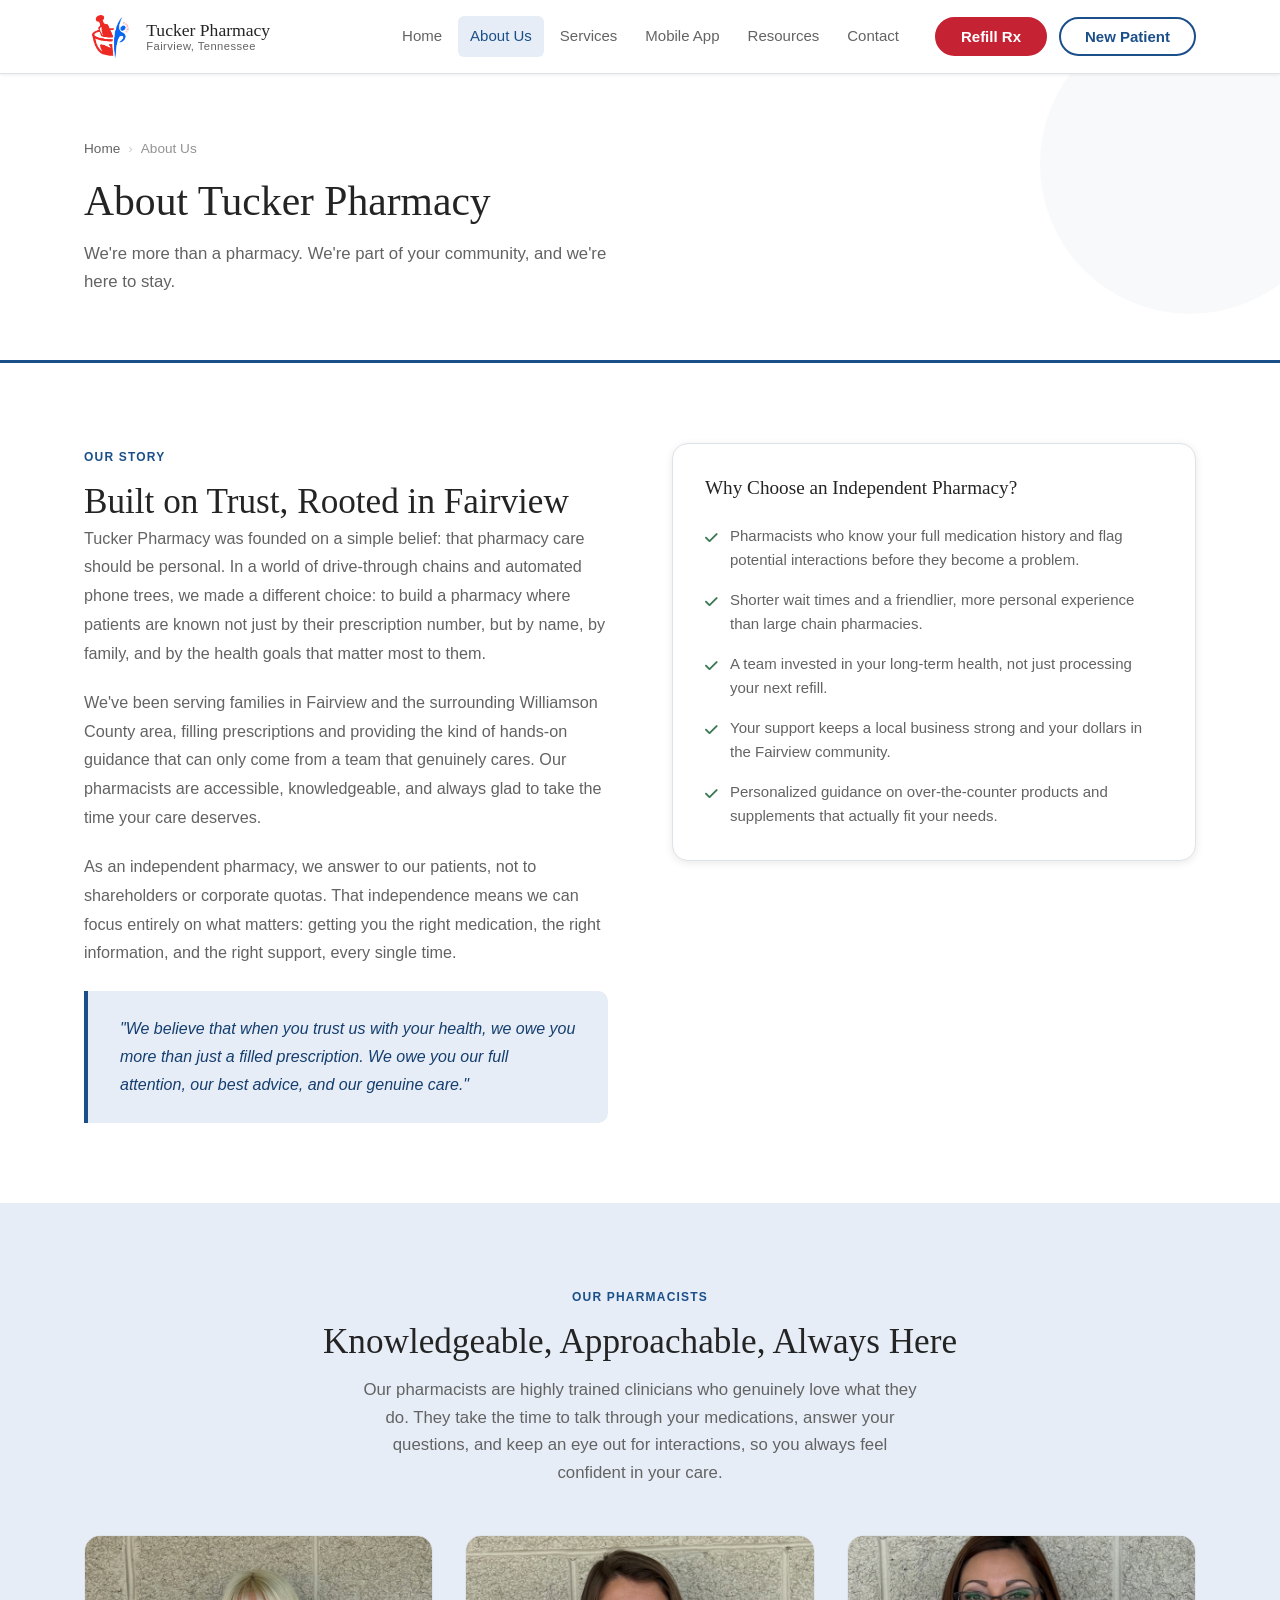
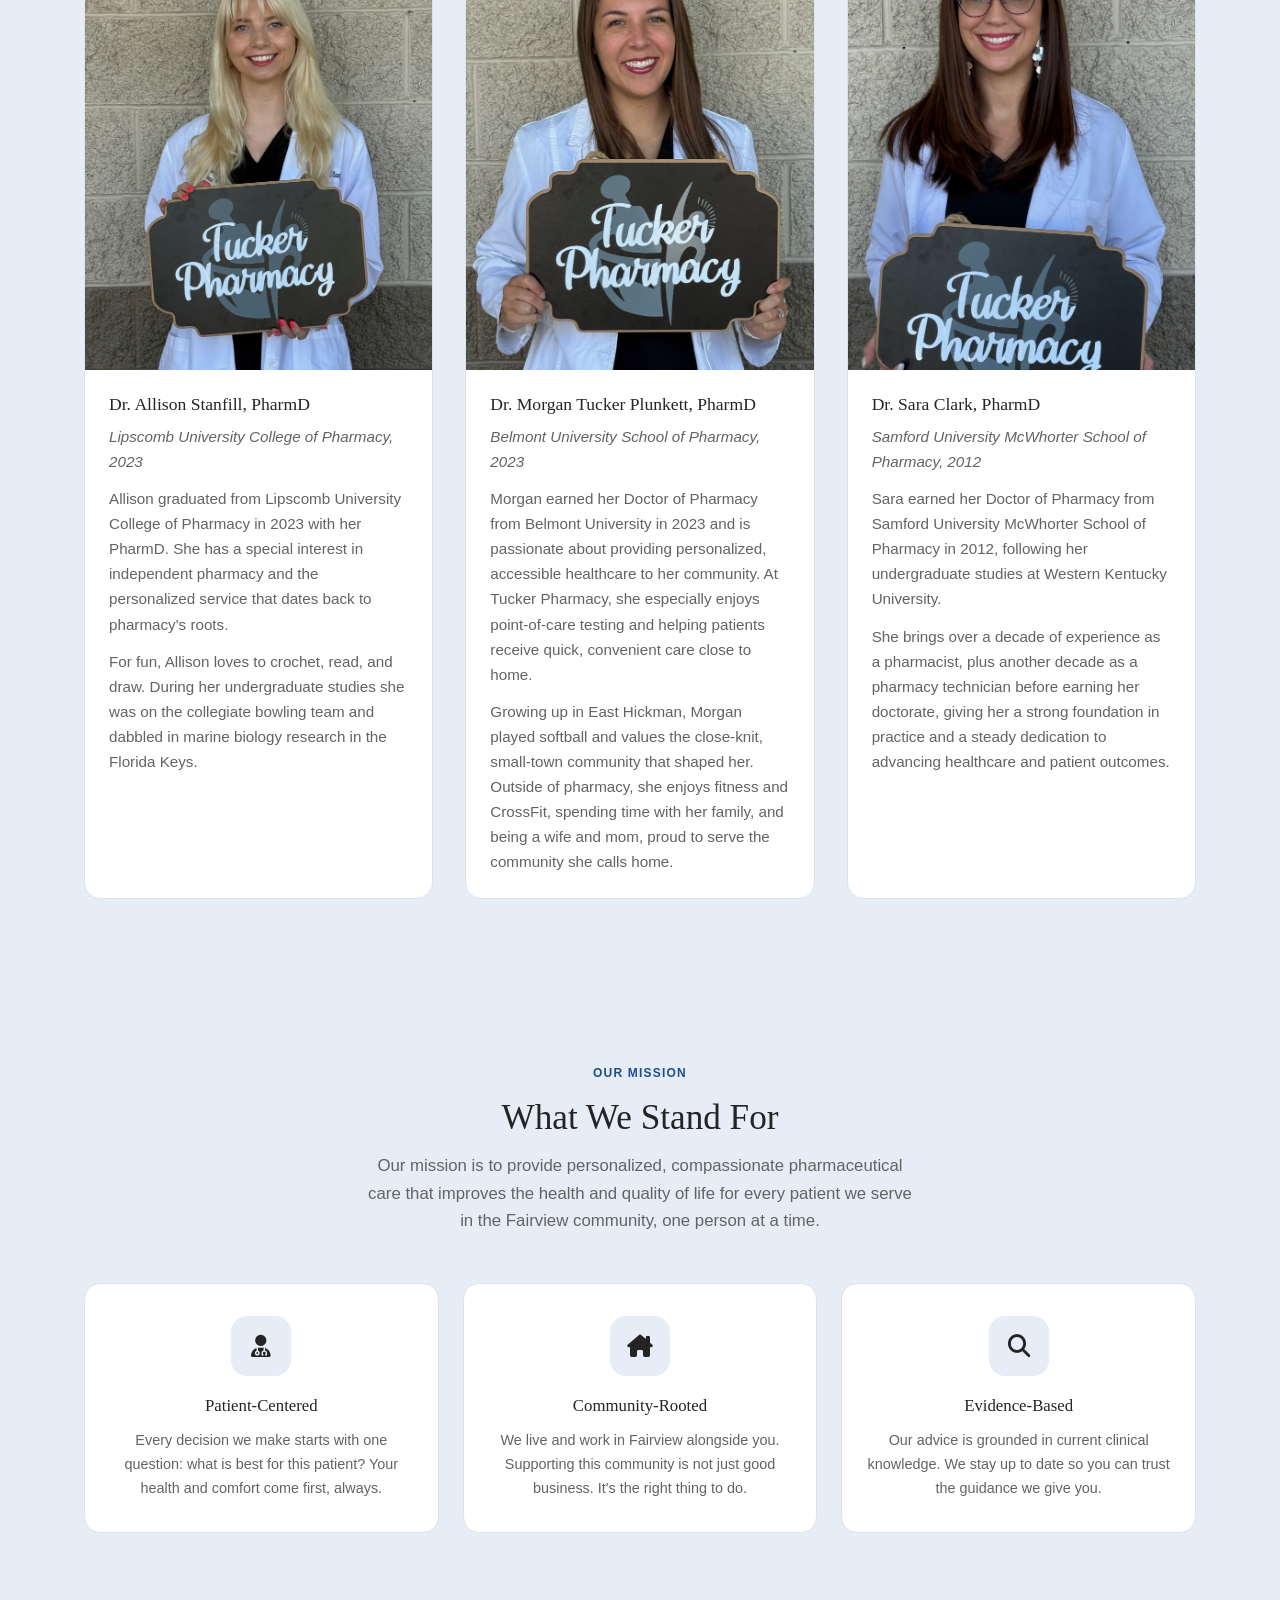
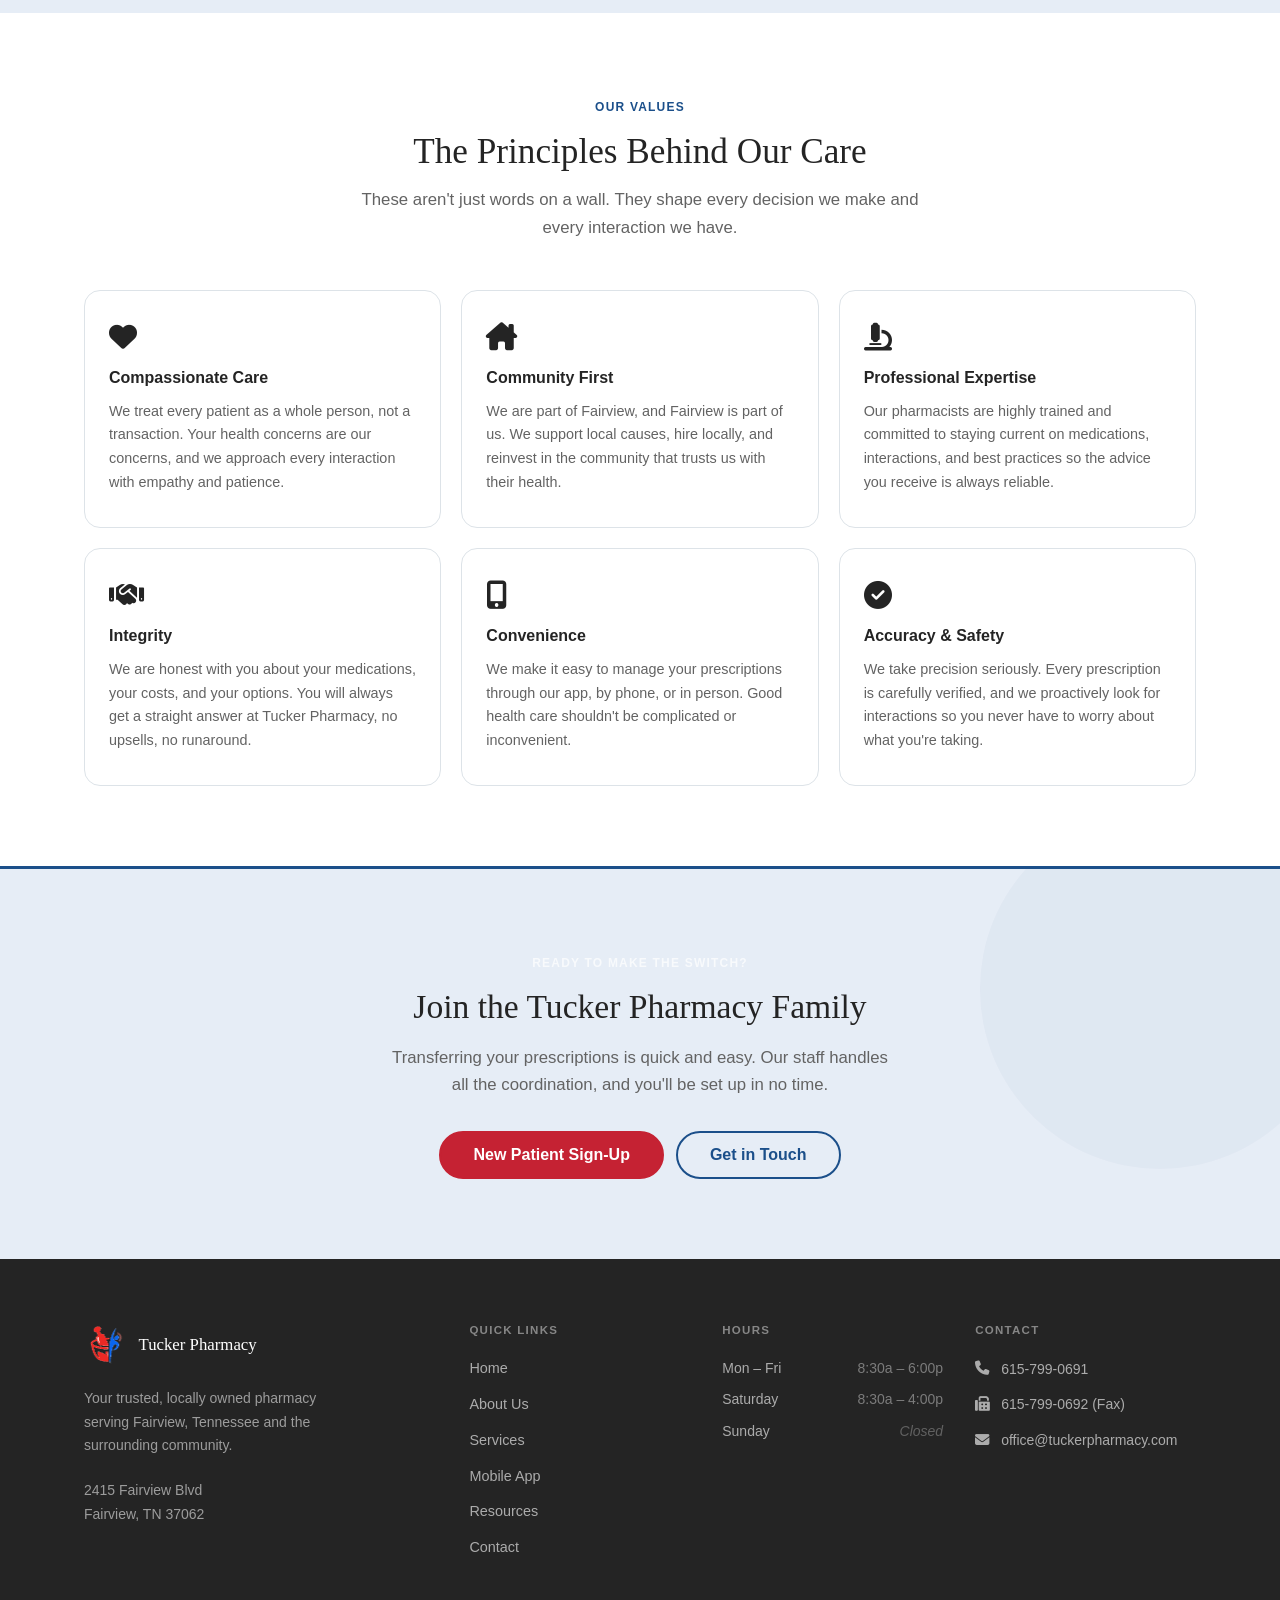
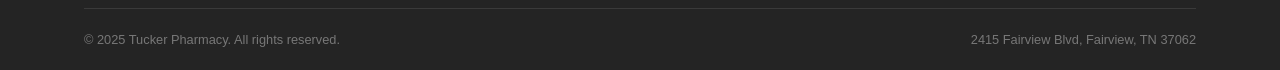
==== commit f64f8723: "Remove 'direct access to your pharmacist' line from About Us page" ====
--- a/about.html
+++ b/about.html
@@ -34,14 +34,14 @@
           <li><a href="contact.html">Contact</a></li>
         </ul>
         <div class="nav-mobile-actions">
-          <a href="https://portal.digitalpharmacist.com/?pharmacy_id=bd510064-9d01-4053-98d8-5c1fb09d3efc" class="btn btn-accent btn-lg">Refill a Prescription</a>
+          <a href="contact.html" class="btn btn-accent btn-lg">Refill a Prescription</a>
           <!-- TODO: Replace # with your new patient registration URL -->
           <a href="contact.html" class="btn btn-outline btn-lg">New Patient Sign-Up</a>
         </div>
       </nav>
 
       <div class="header-actions">
-        <a href="https://portal.digitalpharmacist.com/?pharmacy_id=bd510064-9d01-4053-98d8-5c1fb09d3efc" class="btn btn-accent">Refill Rx</a>
+        <a href="contact.html" class="btn btn-accent">Refill Rx</a>
         <!-- TODO: Replace # with your new patient registration URL -->
         <a href="contact.html" class="btn btn-outline">New Patient</a>
       </div>
@@ -127,7 +127,6 @@
               <ul class="aside-list">
                 <li class="aside-list-item">Pharmacists who know your full medication history and flag potential interactions before they become a problem.</li>
                 <li class="aside-list-item">Shorter wait times and a friendlier, more personal experience than large chain pharmacies.</li>
-                <li class="aside-list-item">Direct access to your pharmacist, no hold music, no automated phone systems.</li>
                 <li class="aside-list-item">A team invested in your long-term health, not just processing your next refill.</li>
                 <li class="aside-list-item">Your support keeps a local business strong and your dollars in the Fairview community.</li>
                 <li class="aside-list-item">Personalized guidance on over-the-counter products and supplements that actually fit your needs.</li>
--- a/styles.css
+++ b/styles.css
@@ -2319,3 +2319,23 @@
     height: 260px;
   }
 }
+
+/* Contact form status message */
+.form-status {
+  margin-top: 1rem;
+  padding: 0.85rem 1rem;
+  border-radius: 8px;
+  font-weight: 500;
+  font-size: 0.95rem;
+  line-height: 1.5;
+}
+.form-status--success {
+  background: #e7f5ec;
+  color: #1d6b3a;
+  border: 1px solid #b6e0c4;
+}
+.form-status--error {
+  background: #fdecea;
+  color: #b3261e;
+  border: 1px solid #f5c6c0;
+}
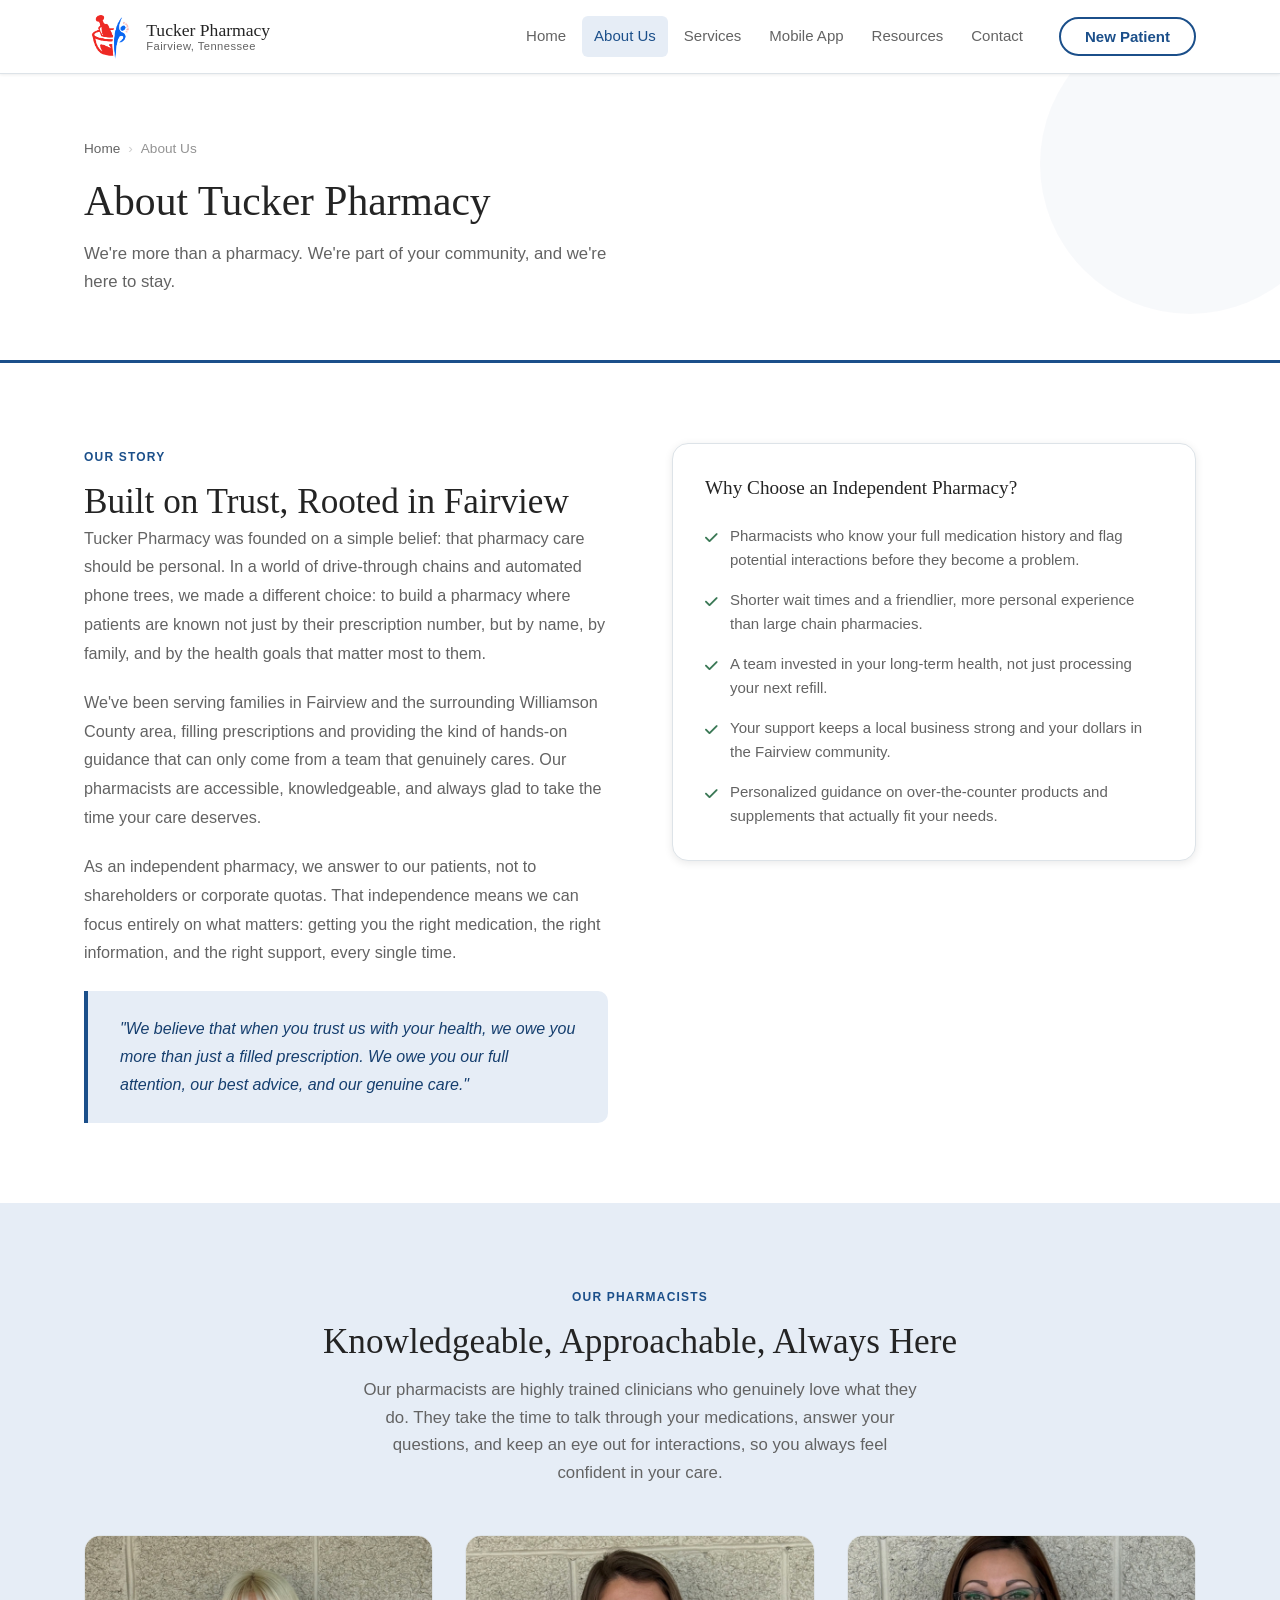
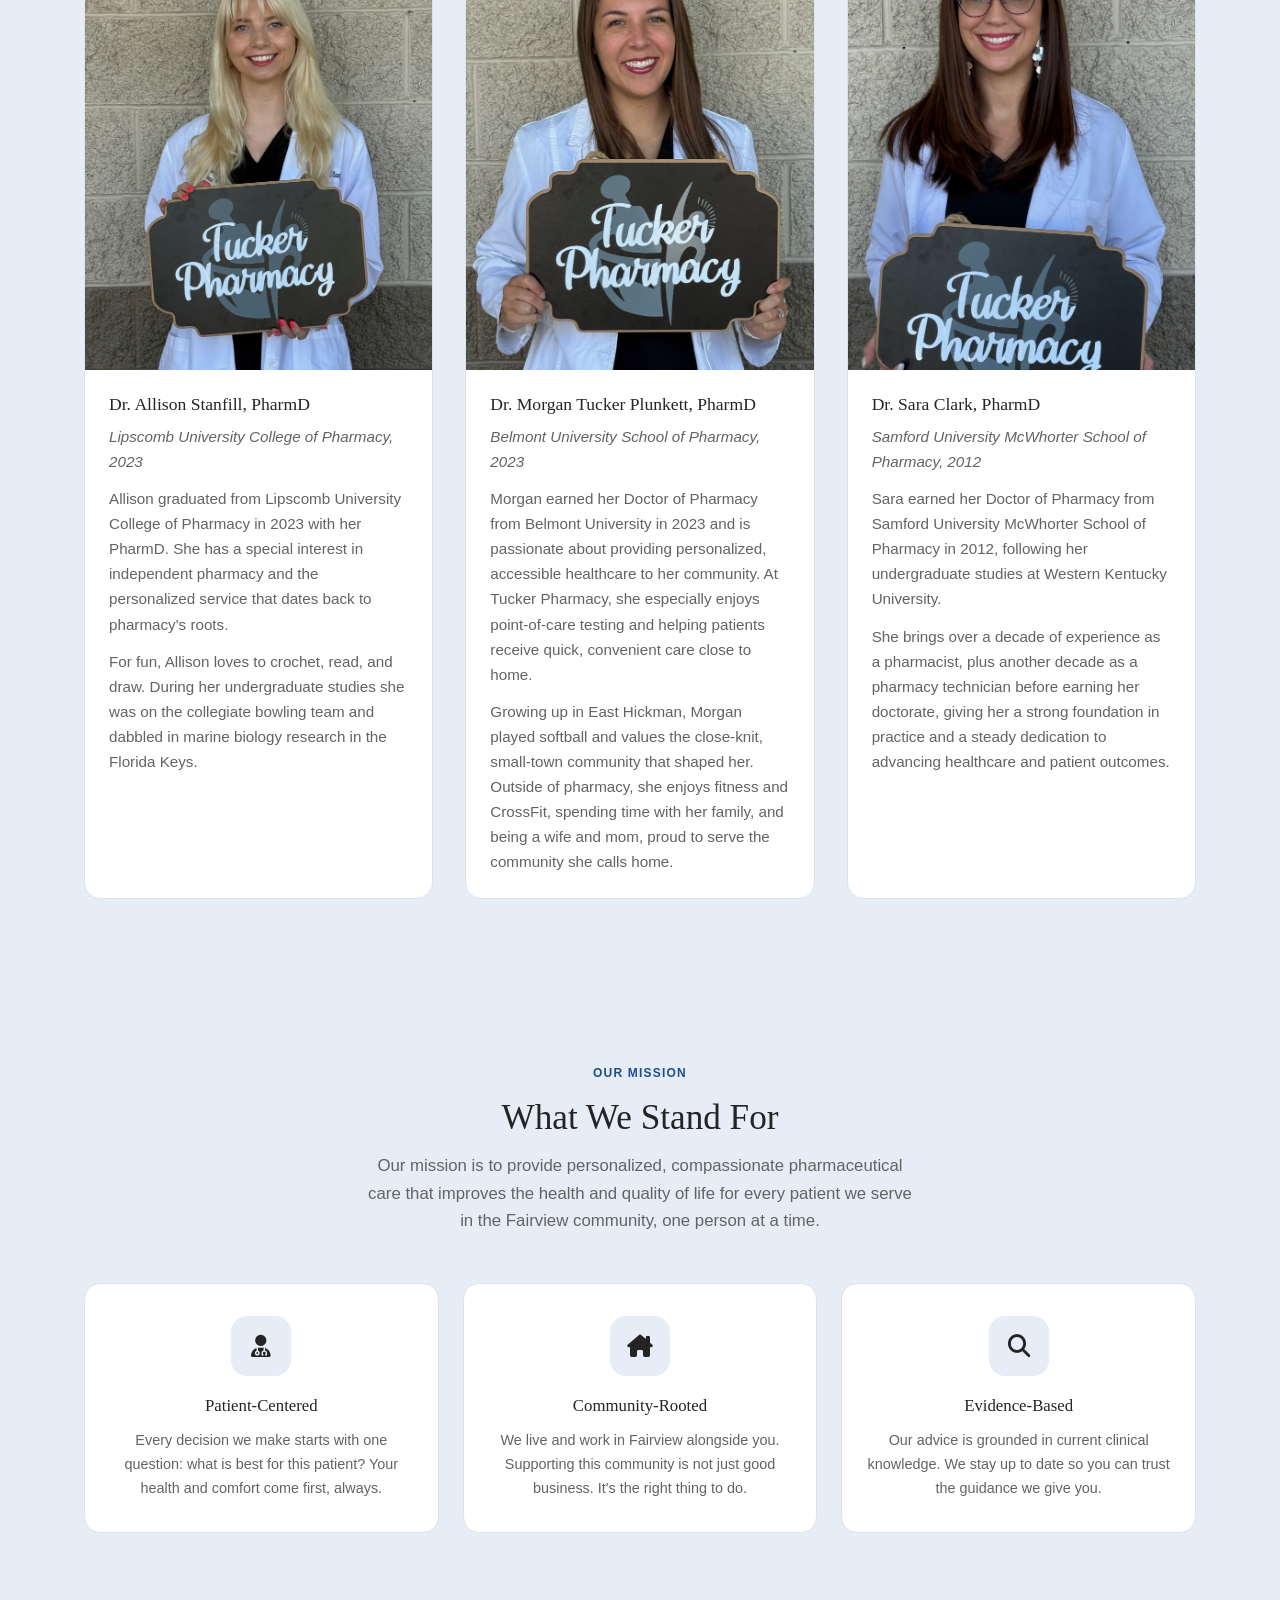
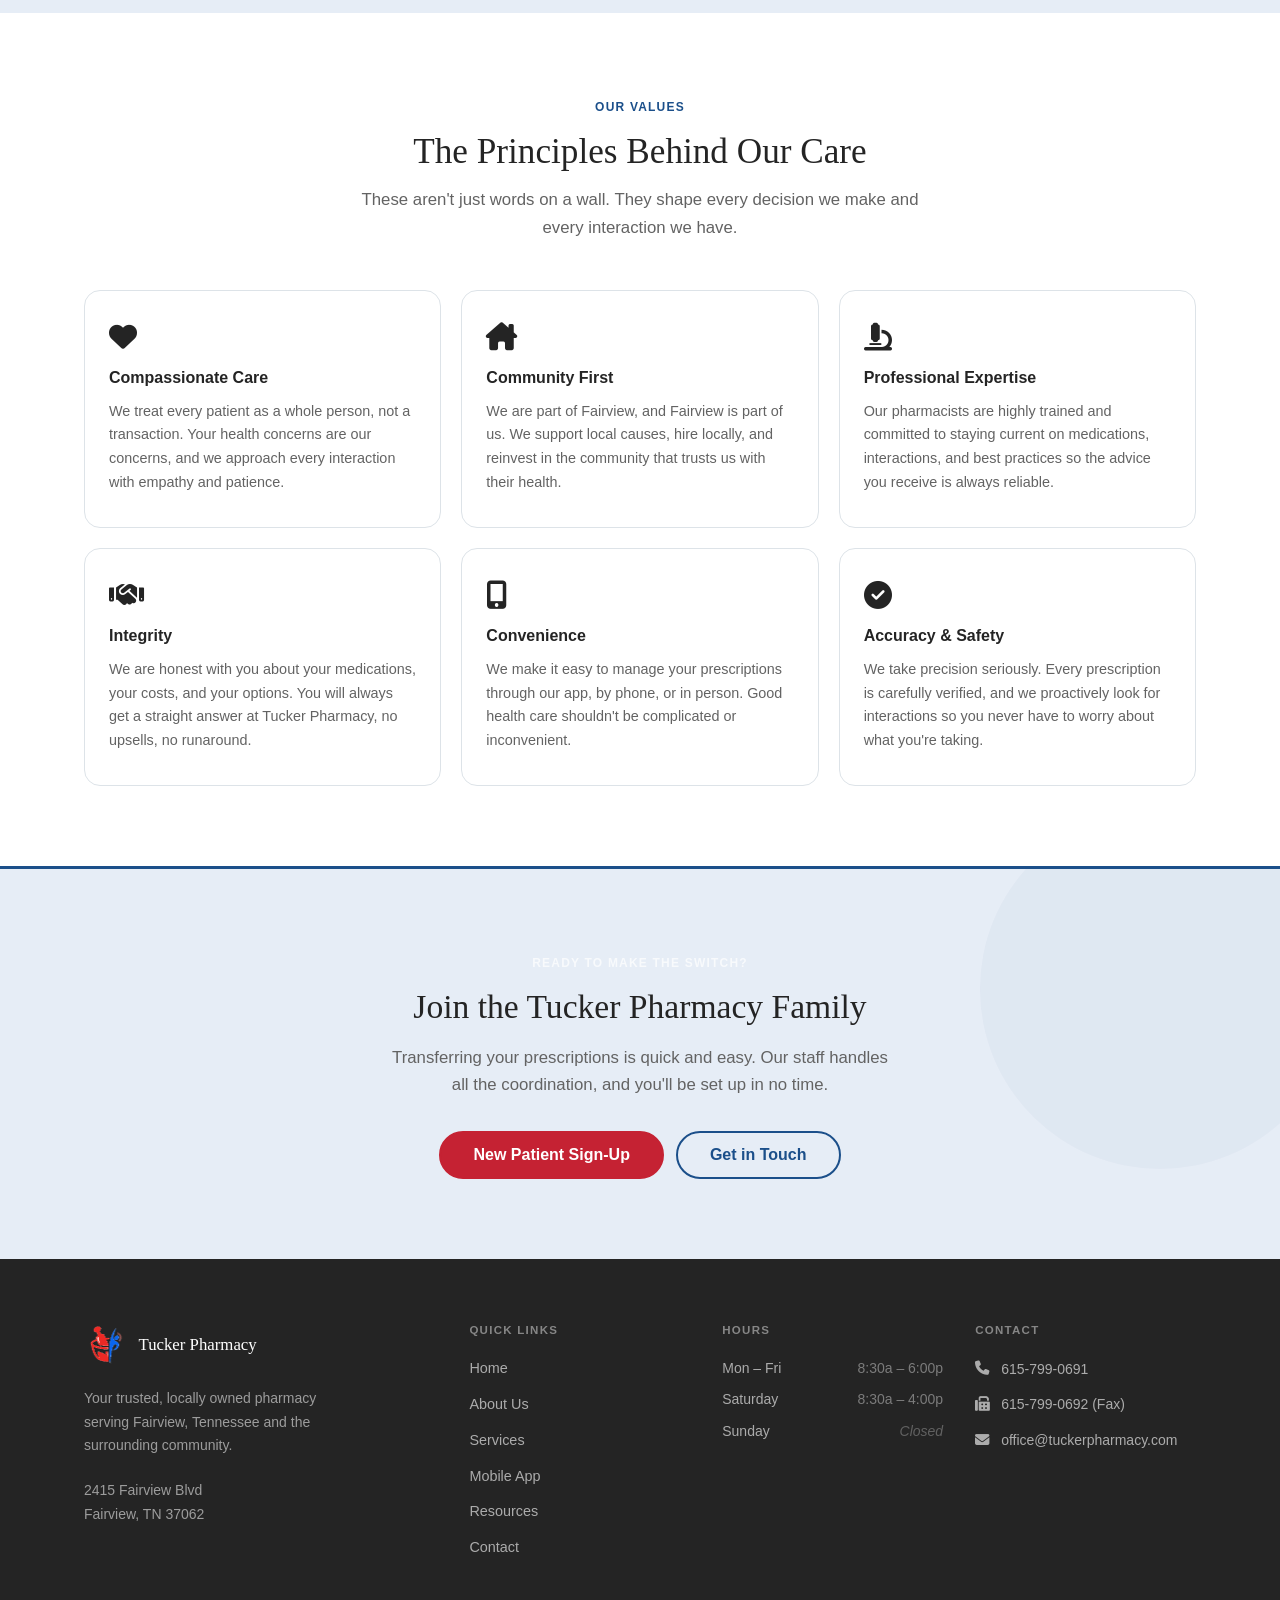
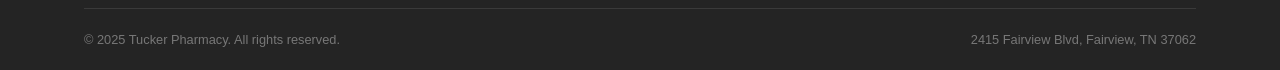
==== commit c4af1719: "Remove online refill requests and rebuild New Patient form for HIPAA compliance Refill buttons route" ====
--- a/about.html
+++ b/about.html
@@ -34,16 +34,12 @@
           <li><a href="contact.html">Contact</a></li>
         </ul>
         <div class="nav-mobile-actions">
-          <a href="contact.html" class="btn btn-accent btn-lg">Refill a Prescription</a>
-          <!-- TODO: Replace # with your new patient registration URL -->
-          <a href="contact.html" class="btn btn-outline btn-lg">New Patient Sign-Up</a>
+          <a href="contact.html#new-patient-request" class="btn btn-outline btn-lg">New Patient Sign-Up</a>
         </div>
       </nav>
 
       <div class="header-actions">
-        <a href="contact.html" class="btn btn-accent">Refill Rx</a>
-        <!-- TODO: Replace # with your new patient registration URL -->
-        <a href="contact.html" class="btn btn-outline">New Patient</a>
+        <a href="contact.html#new-patient-request" class="btn btn-outline">New Patient</a>
       </div>
 
       <button
@@ -345,8 +341,7 @@
           coordination, and you'll be set up in no time.
         </p>
         <div class="btn-group">
-          <!-- TODO: Replace # with your new patient registration URL -->
-          <a href="contact.html" class="btn btn-accent btn-lg">New Patient Sign-Up</a>
+          <a href="contact.html#new-patient-request" class="btn btn-accent btn-lg">New Patient Sign-Up</a>
           <a href="contact.html" class="btn btn-outline btn-lg">Get in Touch</a>
         </div>
       </div>
--- a/styles.css
+++ b/styles.css
@@ -385,6 +385,20 @@
   color: var(--clr-primary-dark);
 }
 
+/* Green - used for the TennCare Diaper Benefit callout */
+.btn-green {
+  background-color: var(--clr-green);
+  border-color: var(--clr-green);
+  color: var(--clr-white);
+}
+
+.btn-green:hover {
+  background-color: #2E6044;
+  border-color: #2E6044;
+  color: var(--clr-white);
+  box-shadow: var(--sh-sm);
+}
+
 /* Ghost */
 .btn-ghost {
   background-color: transparent;
@@ -681,7 +695,7 @@
 
 .action-cards {
   display: grid;
-  grid-template-columns: repeat(4, 1fr);
+  grid-template-columns: repeat(3, 1fr);
   gap: var(--sp-5);
 }
 
@@ -1599,6 +1613,12 @@
   grid-template-columns: 1fr 1.5fr;
   gap: var(--sp-10);
   align-items: start;
+}
+
+.contact-forms-stack {
+  display: flex;
+  flex-direction: column;
+  gap: var(--sp-8);
 }
 
 .contact-info-block {
@@ -2166,7 +2186,7 @@
 
   /* Grid collapsing */
   .action-cards {
-    grid-template-columns: repeat(2, 1fr);
+    grid-template-columns: repeat(3, 1fr);
   }
 
   .welcome-grid,
@@ -2176,6 +2196,17 @@
   .contact-page-grid,
   .staff-feature-grid {
     grid-template-columns: 1fr;
+  }
+
+  .benefit-callout-inner {
+    flex-direction: column;
+    gap: var(--sp-5);
+  }
+
+  .benefit-callout-icon {
+    width: 56px;
+    height: 56px;
+    font-size: 1.5rem;
   }
 
   /* On mobile, always show the photo first regardless of source order */
@@ -2339,3 +2370,195 @@
   color: #b3261e;
   border: 1px solid #f5c6c0;
 }
+
+
+/* ─── 29. Announcement Bar ──────────────────────────────────── */
+
+.announcement-bar {
+  background-color: var(--clr-green);
+}
+
+.announcement-bar-inner {
+  display: flex;
+  align-items: center;
+  justify-content: center;
+  flex-wrap: wrap;
+  gap: var(--sp-2) var(--sp-3);
+  padding: var(--sp-3) var(--sp-6);
+  color: var(--clr-white);
+  text-decoration: none;
+  font-size: 0.9rem;
+  font-weight: 600;
+  text-align: center;
+  transition: background-color var(--tr);
+}
+
+.announcement-bar-inner:hover {
+  background-color: var(--clr-primary-dark);
+  color: var(--clr-white);
+}
+
+.announcement-bar-inner span {
+  min-width: 0;
+  flex: 1 1 auto;
+}
+
+.announcement-bar-inner i {
+  font-size: 0.95rem;
+  flex-shrink: 0;
+}
+
+@media (max-width: 640px) {
+  .announcement-bar-inner {
+    font-size: 0.8rem;
+    padding: var(--sp-2) var(--sp-4);
+    gap: var(--sp-2);
+  }
+
+  .announcement-bar-inner .fa-arrow-right {
+    display: none;
+  }
+}
+
+
+/* ─── 30. TennCare Diaper Benefit ───────────────────────────── */
+
+.benefit-highlight {
+  background-color: var(--clr-green-light);
+  border-top: 3px solid var(--clr-green);
+  border-bottom: 3px solid var(--clr-green);
+}
+
+.section-label--green {
+  color: var(--clr-green);
+}
+
+.benefit-cards {
+  display: grid;
+  grid-template-columns: repeat(auto-fit, minmax(220px, 1fr));
+  gap: var(--sp-5);
+  margin-top: var(--sp-8);
+}
+
+.benefit-card {
+  background-color: var(--clr-white);
+  border: 1px solid var(--clr-border);
+  border-radius: var(--r-lg);
+  padding: var(--sp-6);
+  transition: border-color var(--tr), box-shadow var(--tr);
+}
+
+.benefit-card:hover {
+  border-color: var(--clr-green);
+  box-shadow: var(--sh-sm);
+}
+
+.benefit-card-icon {
+  width: 44px;
+  height: 44px;
+  margin-bottom: var(--sp-4);
+  background-color: var(--clr-green-light);
+  color: var(--clr-green);
+  border-radius: var(--r);
+  display: flex;
+  align-items: center;
+  justify-content: center;
+  font-size: 1.15rem;
+}
+
+.benefit-card h4 {
+  margin-bottom: var(--sp-2);
+}
+
+.benefit-card p {
+  font-size: 0.9rem;
+  margin: 0;
+  max-width: none;
+}
+
+.benefit-cta-row {
+  display: flex;
+  align-items: center;
+  justify-content: space-between;
+  flex-wrap: wrap;
+  gap: var(--sp-4);
+  margin-top: var(--sp-8);
+  padding-top: var(--sp-6);
+  border-top: 1px solid rgba(58, 120, 85, 0.2);
+}
+
+.benefit-note {
+  font-size: 0.9375rem;
+  margin: 0;
+  max-width: none;
+}
+
+.benefit-note a {
+  font-weight: 600;
+}
+
+
+/* ─── 31. TennCare Diaper Benefit Callout (Front Page) ──────── */
+
+.benefit-callout {
+  background-color: var(--clr-green-light);
+  border-top: 1px solid var(--clr-border);
+  border-bottom: 1px solid var(--clr-border);
+  padding: var(--sp-16) 0;
+}
+
+.benefit-callout-inner {
+  display: flex;
+  align-items: flex-start;
+  gap: var(--sp-8);
+}
+
+.benefit-callout-icon {
+  width: 72px;
+  height: 72px;
+  flex-shrink: 0;
+  background-color: var(--clr-white);
+  color: var(--clr-green);
+  border-radius: var(--r-lg);
+  display: flex;
+  align-items: center;
+  justify-content: center;
+  font-size: 2rem;
+  box-shadow: var(--sh-sm);
+}
+
+.benefit-callout-body h2 {
+  margin-bottom: var(--sp-4);
+}
+
+.benefit-callout-body p {
+  max-width: 62ch;
+}
+
+.benefit-callout-actions {
+  display: flex;
+  flex-wrap: wrap;
+  gap: var(--sp-3);
+  margin: var(--sp-6) 0 var(--sp-4);
+}
+
+.benefit-callout-note {
+  font-size: 0.875rem;
+  color: var(--clr-text-muted);
+  margin: 0;
+}
+
+.benefit-callout-note a {
+  font-weight: 600;
+}
+
+@media (max-width: 640px) {
+  .benefit-callout-inner {
+    flex-direction: column;
+    align-items: flex-start;
+  }
+
+  .benefit-callout {
+    padding: var(--sp-12) 0;
+  }
+}
